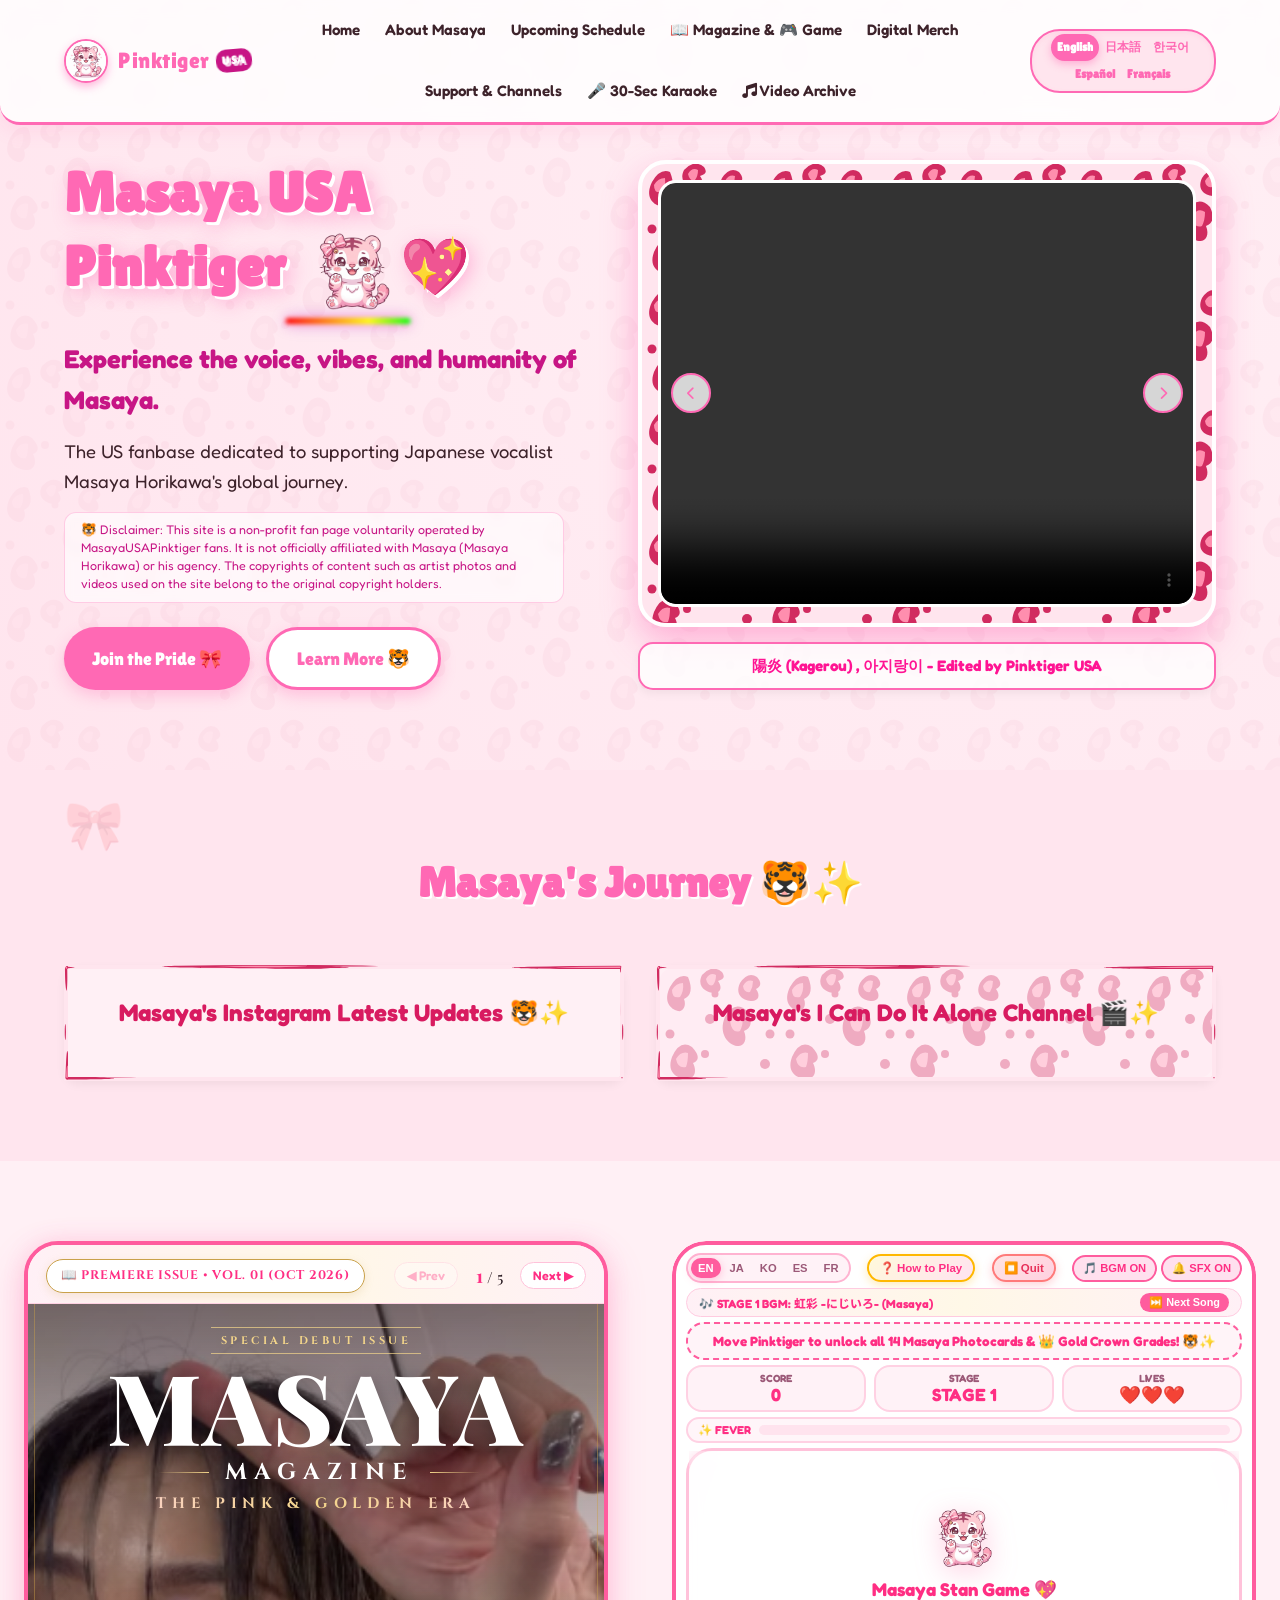
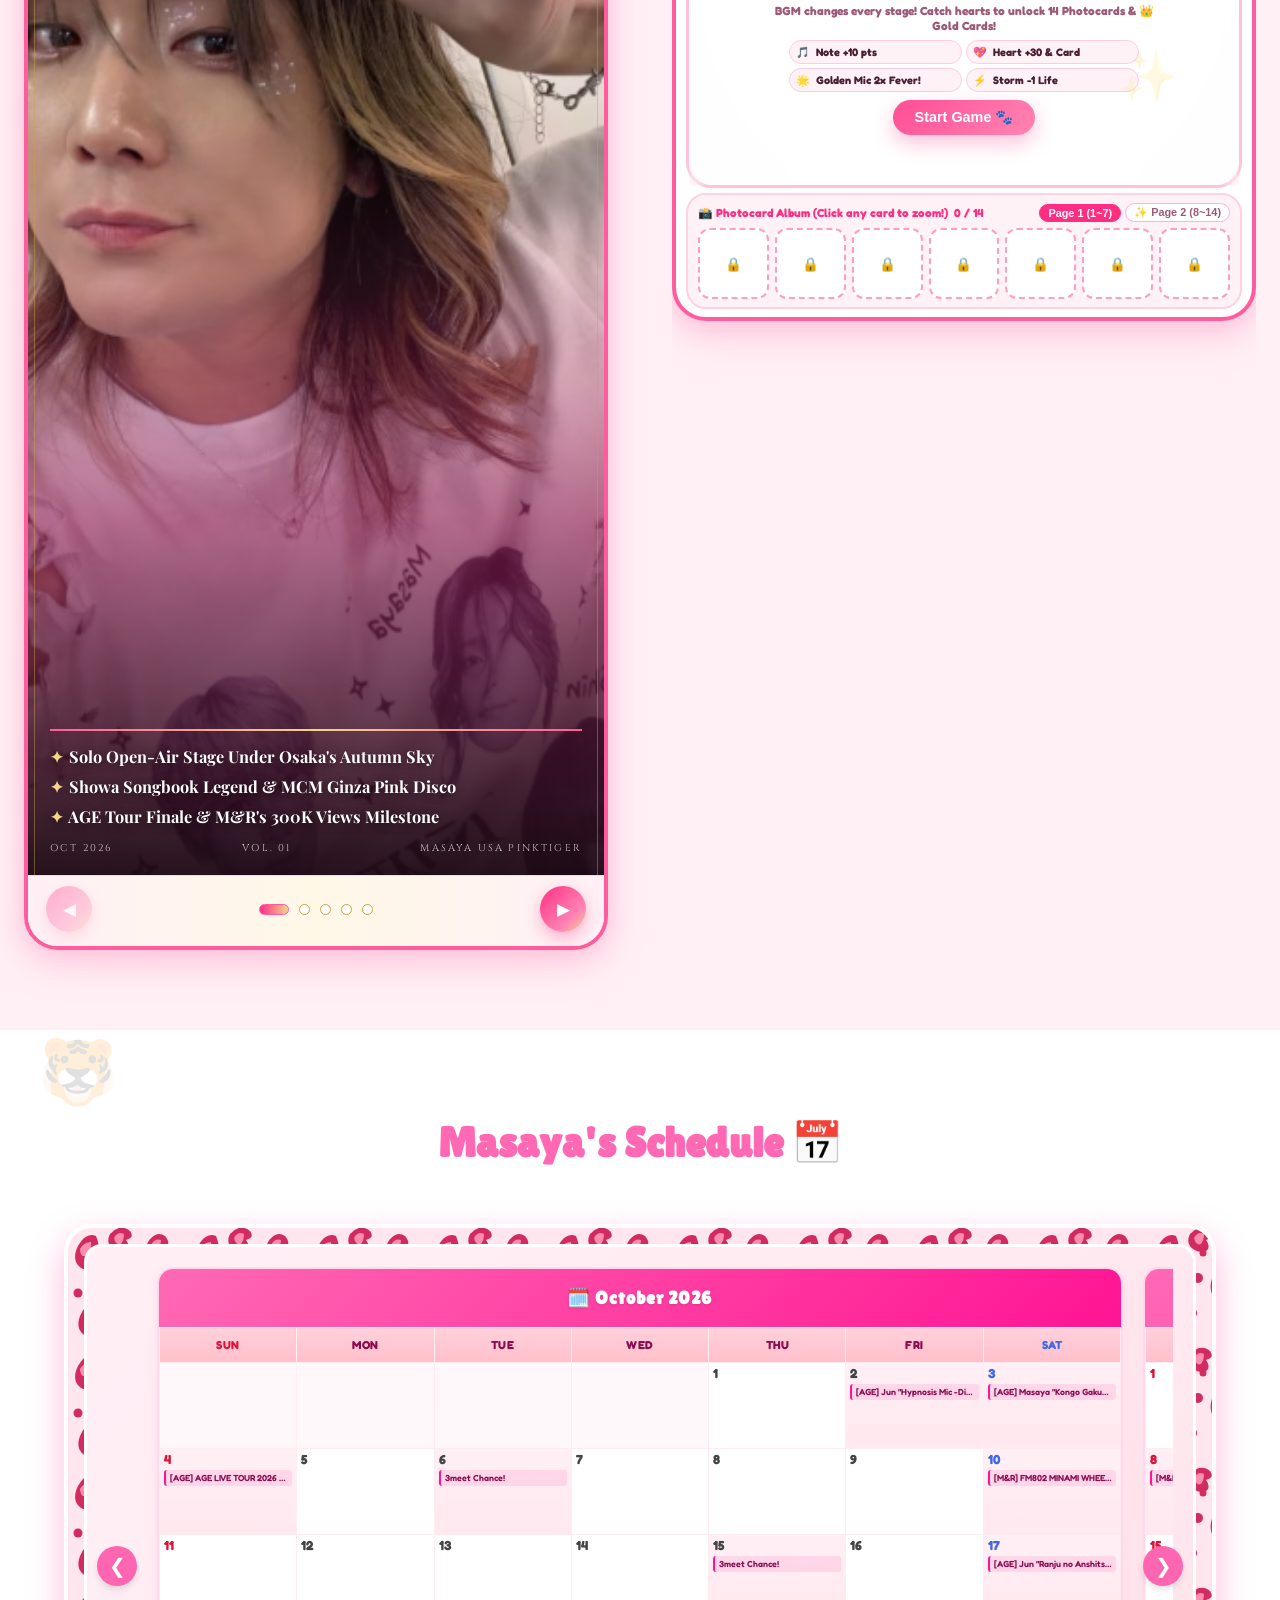
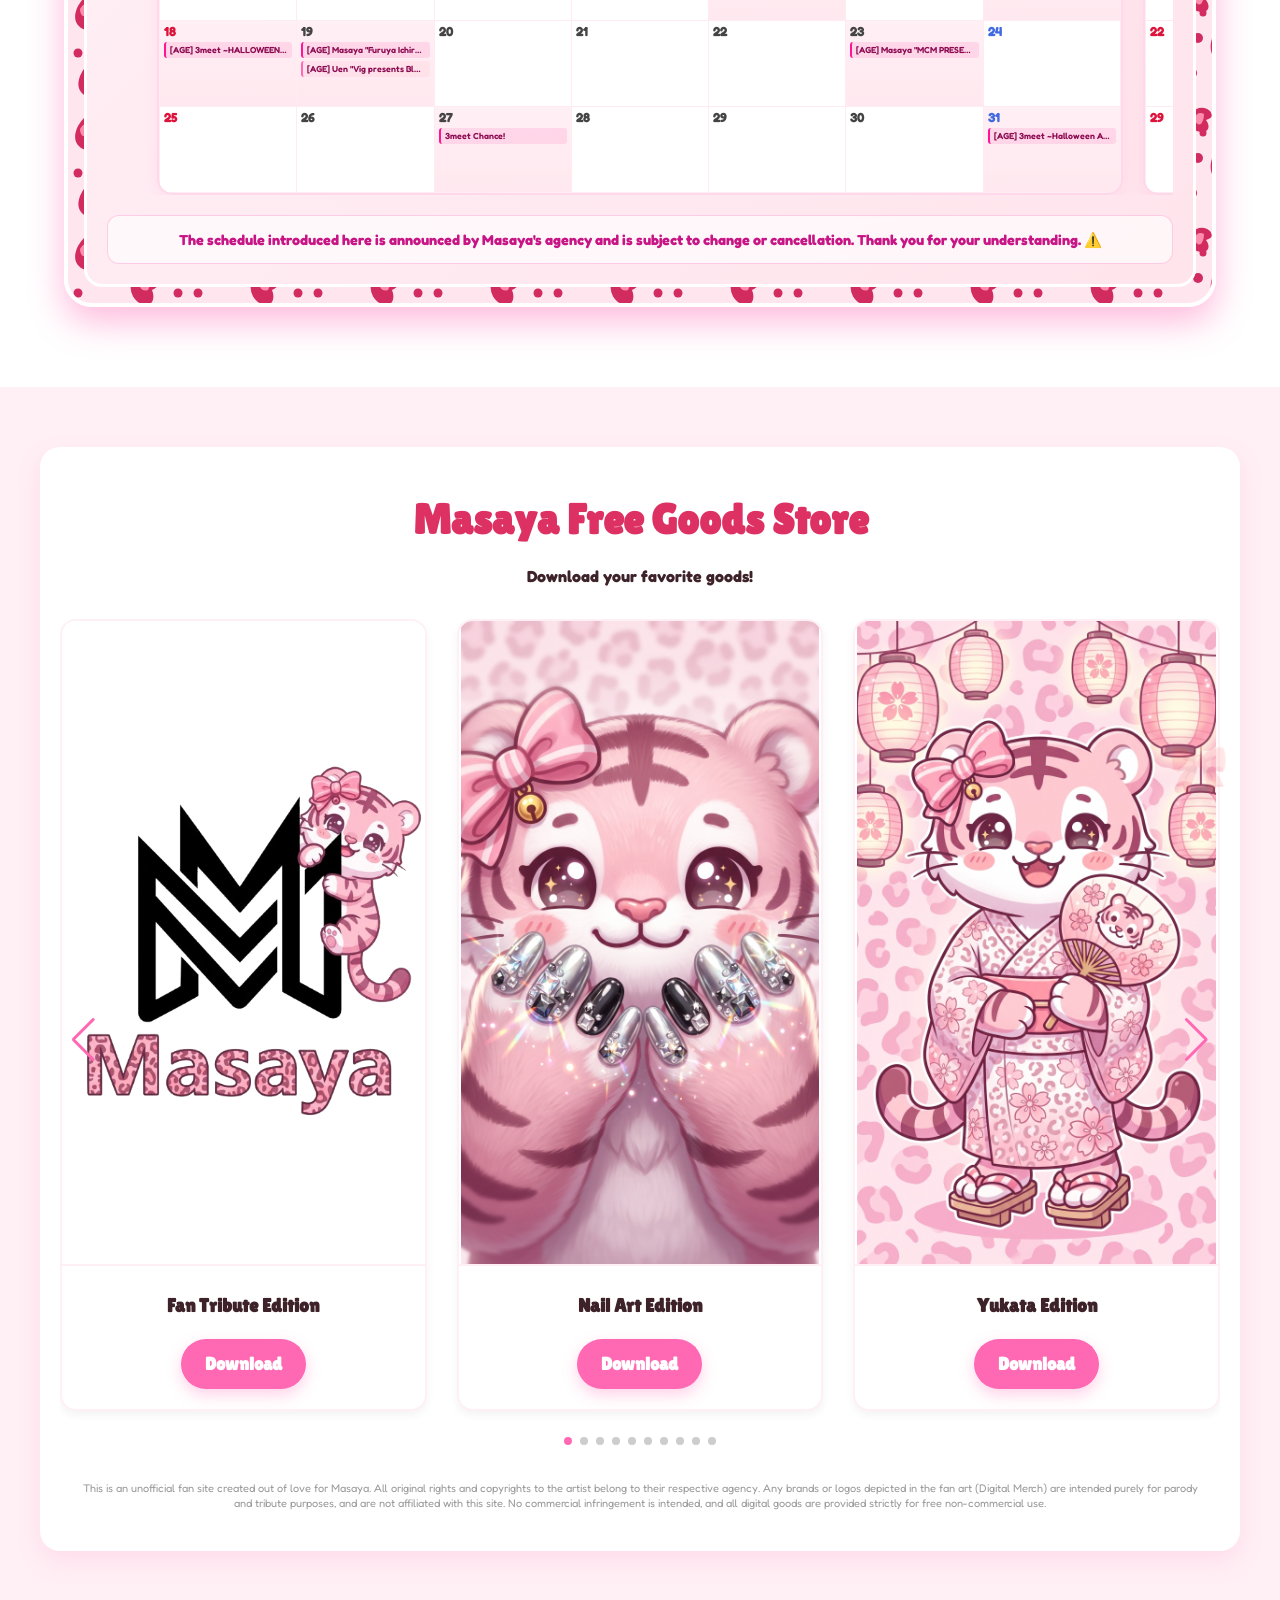
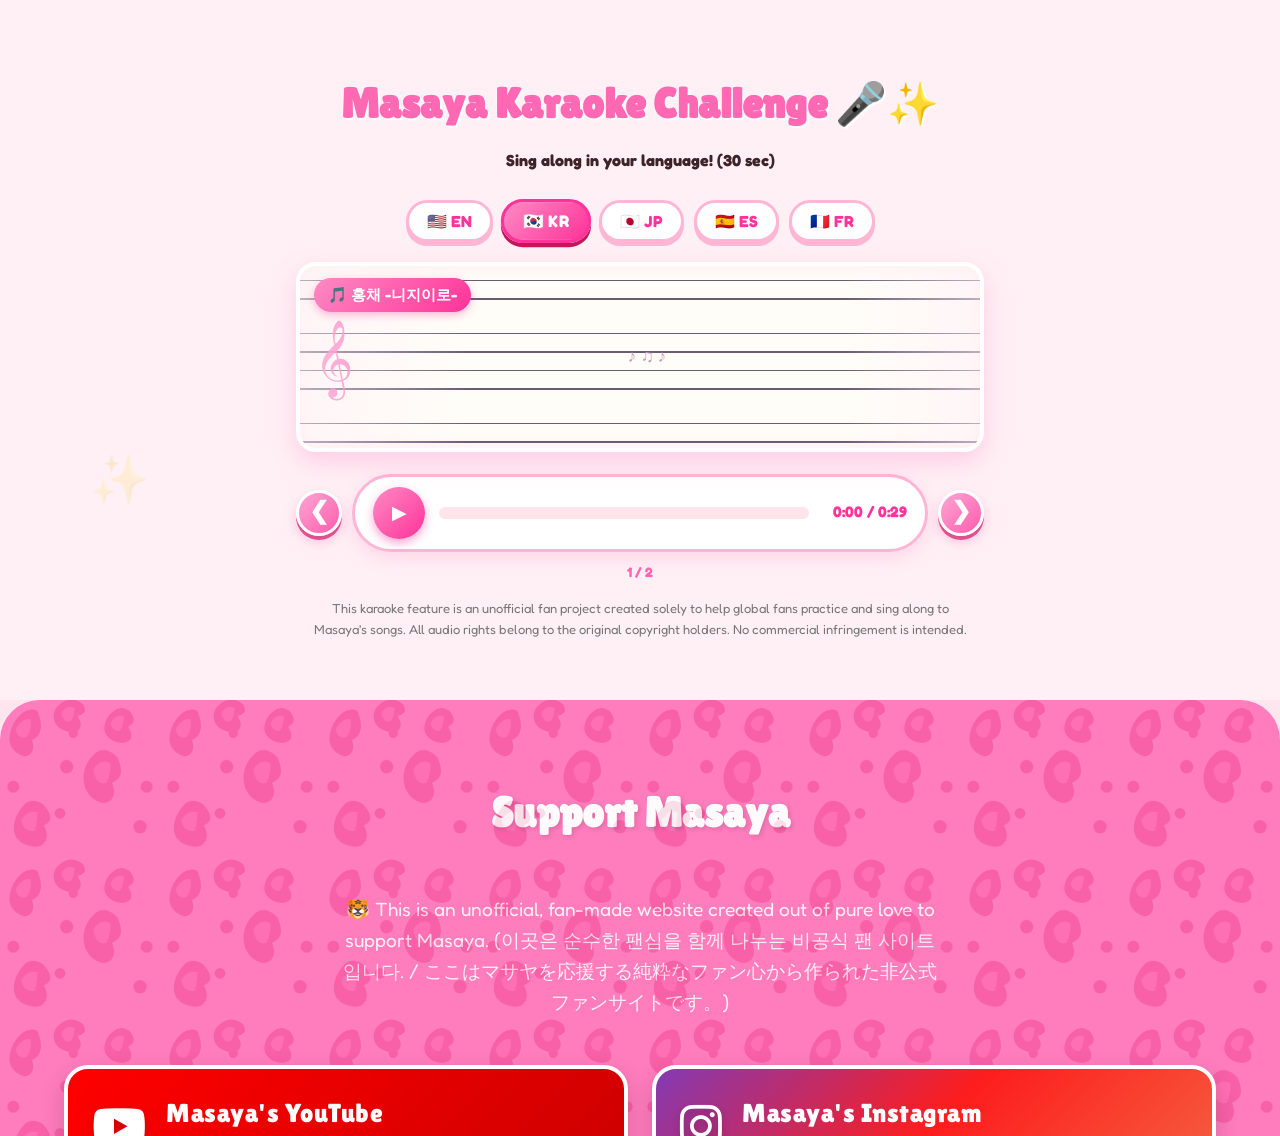
==== index.html @ d8c64b43 "Update magazine title to MASAYA MAGAZINE" ====
<!DOCTYPE html>
<html lang="en">
<head>
  <!-- Google tag (gtag.js) -->
  <script async src="https://www.googletagmanager.com/gtag/js?id=G-NL5Q0REVYZ"></script>
  <script>
    window.dataLayer = window.dataLayer || [];
    function gtag(){dataLayer.push(arguments);}
    gtag('js', new Date());

    gtag('config', 'G-NL5Q0REVYZ');
  </script>
  <meta charset="UTF-8">
  <meta name="viewport" content="width=device-width, initial-scale=1.0">
  <title>Masaya USA Pinktiger 🐯💖</title>
  <meta name="description" content="The US Fandom community dedicated to supporting Masaya.">
  <meta property="og:title" content="Masaya USA Pinktiger 🐯💖">
  <meta property="og:description" content="The US Fandom community dedicated to supporting Masaya.">
  <meta name="twitter:title" content="Masaya USA Pinktiger 🐯💖">
  <meta name="twitter:description" content="The US Fandom community dedicated to supporting Masaya.">
  <meta property="og:type" content="website">
  
  <!-- Favicon -->
  <link rel="icon" type="image/png" href="assets/profile.png">
  
  <!-- Google Fonts -->
  <link rel="preconnect" href="https://fonts.googleapis.com">
  <link rel="preconnect" href="https://fonts.gstatic.com" crossorigin>
  <link href="https://fonts.googleapis.com/css2?family=Fredoka:wght@300..700&family=Lilita+One&family=Quicksand:wght@300..700&display=swap" rel="stylesheet">
  <!-- Editorial fonts for the MASAYA MAGAZINE E-Magazine -->
  <link href="https://fonts.googleapis.com/css2?family=Cinzel:wght@500;700;900&family=Playfair+Display:ital,wght@0,500;0,700;0,900;1,500;1,700&family=Noto+Serif+JP:wght@500;700&family=Noto+Serif+KR:wght@500;700&display=swap" rel="stylesheet">
  
  <!-- FontAwesome Icons for Cute UI elements -->
  <link rel="stylesheet" href="https://cdnjs.cloudflare.com/ajax/libs/font-awesome/6.4.0/css/all.min.css">
  
  <!-- Firebase SDK (v8 compat) -->
  <script src="https://www.gstatic.com/firebasejs/8.10.1/firebase-app.js"></script>
  <script src="https://www.gstatic.com/firebasejs/8.10.1/firebase-database.js"></script>

  <!-- Confetti library -->
  <script src="https://cdn.jsdelivr.net/npm/canvas-confetti@1.6.0/dist/confetti.browser.min.js"></script>

  <!-- Swiper CSS -->
  <link rel="stylesheet" href="https://cdn.jsdelivr.net/npm/swiper@11/swiper-bundle.min.css" />
  
  <!-- Main Stylesheet -->
  <link rel="stylesheet" href="style.css?v=6">
</head>
<body>

  <!-- DAM Marquee Banner -->
  <div id="dam-marquee-banner" class="dam-marquee-banner">
    <div class="marquee-content glow-text" id="dam-marquee-text"></div>
  </div>

  <!-- Background Animated sparkles canvas/container -->
  <div id="sparkle-container"></div>

  <!-- Cute Bow / Ribbon Floating Ornaments in Background -->
  <div class="bg-ornament bow-1">🎀</div>
  <div class="bg-ornament bow-2">🎀</div>
  <div class="bg-ornament tiger-1">🐯</div>
  <div class="bg-ornament star-1">✨</div>
  <div class="bg-ornament star-2">✨</div>

  <!-- Navigation Bar -->
  <header class="navbar">
    <div class="nav-container">
      <a href="#" class="nav-logo">
        <img src="assets/profile.png" alt="Pinktiger Mascot Logo" class="nav-mascot-img">
        <span class="logo-text">Pinktiger<span class="us-badge">USA</span></span>
      </a>
      <nav class="nav-menu">
        <a href="#hero" class="nav-link" data-translate="nav-home">Home</a>
        <a href="#about" class="nav-link" data-translate="nav-about">About Masaya</a>
        <a href="#schedule" class="nav-link" data-translate="nav-schedule">Upcoming Schedule</a>
        <a href="index.html#mascot" class="nav-link" data-translate="nav-mascot">📖 Magazine &amp; 🎮 Game</a>
        <a href="#goods-store" class="nav-link" data-translate="nav-goods">Digital Merch</a>
        <a href="index.html#channels" class="nav-link" data-translate="nav-support">Support & Channels</a>
        <a href="index.html#karaoke-challenge" class="nav-link" data-translate="nav-karaoke">🎤 30-Sec Karaoke</a>
        <a href="video_archive.html" class="nav-link"><i class="fa-solid fa-music"></i> <span data-translate="nav-video">Video Archive</span></a>
      </nav>
      <div class="nav-controls">
        <div class="lang-switcher">
          <a href="#en" class="lang-btn active" data-lang="en">English</a>
          <a href="#ja" class="lang-btn" data-lang="ja">日本語</a>
          <a href="#ko" class="lang-btn" data-lang="ko">한국어</a>
          <a href="#es" class="lang-btn" data-lang="es">Español</a>
          <a href="#fr" class="lang-btn" data-lang="fr">Français</a>
        </div>
        <div class="hamburger-menu" id="hamburger-menu">
          <i class="fa-solid fa-bars"></i>
        </div>
      </div>
    </div>
  </header>

  <!-- Hero Section -->
  <section id="hero" class="hero-section">
    <div class="hero-bg-accent"></div>
    <div class="container hero-container">
      <div class="hero-content">
        <h1 class="hero-title animate-title" data-translate="hero-title">
          Masaya USA <span style="white-space: nowrap;">Pinktiger</span> <span class="mascot-walking-wrapper"><img src="./assets/pinktiger.png?v=4" alt="Pinktiger Mascot" class="custom-hero-mascot" style="max-width: 100%; height: auto; object-fit: contain;"><div class="glowing-rainbow-path"></div></span><span class="emoji-pulse">💖</span>
        </h1>
        <p class="hero-subtitle" data-translate="hero-subtitle">
          Experience the voice, vibes, and humanity of Masaya.
        </p>
        <p class="hero-tagline" data-translate="hero-tagline">
          The unofficial US fan community dedicated to supporting Japanese vocalist Masaya Horikawa's global journey.
        </p>
        <p class="hero-disclaimer" data-translate="disclaimer-text">🐯 Disclaimer: All rights to this site belong to MasayaUSAPinktiger. We have no affiliation with Masaya Horikawa or his agency. This is a non-profit site operated by fans.</p>
        <div class="hero-cta-group">
          <a href="https://x.com/masayausa" target="_blank" class="btn btn-primary bouncy" data-translate="hero-btn-join">Join the Pride 🎀</a>
          <a href="#about" class="btn btn-secondary bouncy" data-translate="hero-btn-learn">Learn More 🐯</a>
        </div>
      </div>

      <!-- ✨🖼️ Featured Video Container with Leopard print border ✨ -->
      <div class="video-outer-container fade-in-section">
        <div class="leopard-border-wrapper">
          <div class="video-inner-container" style="background: linear-gradient(135deg, #fff0f6, #ffe4ec); position: relative; border-radius: 18px; overflow: hidden; border: 3px solid var(--white);">
            <video id="main-hero-video" controls style="position: absolute; top: 0; left: 0; width: 100%; height: 100%; border-radius: 14px; object-fit: contain;">
              <source src="assets/Kagerou.mp4" type="video/mp4">
              Your browser does not support the video tag.
            </video>
            <!-- Video Navigation Buttons -->
            <button class="carousel-btn prev-btn" id="video-carousel-prev" aria-label="Previous video"><i class="fa-solid fa-chevron-left"></i></button>
            <button class="carousel-btn next-btn" id="video-carousel-next" aria-label="Next video"><i class="fa-solid fa-chevron-right"></i></button>
          </div>
        </div>
        <div class="video-caption" id="main-hero-caption">
          <p><span class="label" style="font-weight: 700; color: #FF1493;">陽炎 (Kagerou) , 아지랑이 - Edited by Pinktiger USA</span></p>
        </div>
      </div>
    </div>
  </section>


  <!-- About Section -->
  <section id="about" class="about-section fade-in-section">
    <div class="container">
      <h2 class="section-title" data-translate="about-section-title">Masaya's Journey 🐯✨</h2>
      <div class="about-grid">
        <!-- IG Updates Column -->
        <div class="masaya-ig-updates-section">
          
          <h3 class="ig-section-title" data-translate="ig-updates-title">Masaya's Instagram Latest Updates 🐯✨</h3>

          <div class="ig-widget-container">
            <!-- Elfsight Instagram Feed -->
            <script src="https://elfsightcdn.com/platform.js" async></script>
            <div class="elfsight-app-7561fee8-e7d0-4a8a-812f-1d09abf905a7" data-elfsight-app-lazy></div>
          </div>

        </div>

        <!-- YouTube Channel Column -->
        <div class="masaya-ig-updates-section masaya-yt-section">
          <h3 class="ig-section-title" data-translate="yt-channel-title">Masaya's I Can Do It Alone Channel 🎬✨</h3>
          <div class="ig-widget-container yt-widget-container">
            <!-- Elfsight YouTube Widget (platform.js is loaded once above) -->
            <div class="elfsight-app-5ab5f85a-f57e-466a-8d85-3c10c57ec643" data-elfsight-app-lazy></div>
          </div>
        </div>
      </div>
    </div>
  </section>

  <!-- Mascot Mascot Section -->
  <section id="mascot" class="mascot-section fade-in-section">
    <div class="container">
            <!-- SVG Heart Clip Path (at document level for fixed-position modal access) -->
            <svg width="0" height="0" style="position: absolute;">
              <defs>
                <clipPath id="heart-clip" clipPathUnits="objectBoundingBox">
                  <path d="M0.5 0.15 C0.25 -0.05 -0.05 0.2 0.15 0.5 L0.5 0.85 L0.85 0.5 C1.05 0.2 0.75 -0.05 0.5 0.15 Z" />
                </clipPath>
              </defs>
            </svg>

            <!-- Easter Egg Popup Modal -->
            <div id="easter-egg-modal" style="opacity: 0; pointer-events: none; visibility: hidden; transition: all 0.4s ease; display: flex; position: fixed; top: 0; left: 0; width: 100%; height: 100%; background: rgba(255,192,203,0.8); z-index: 10000; justify-content: center; align-items: center; cursor: pointer; backdrop-filter: blur(5px);">
              <div id="ee-modal-content" style="position: relative; width: 80vw; max-width: 400px; aspect-ratio: 1 / 1; filter: drop-shadow(0 20px 40px rgba(255,20,147,0.5));">
                <!-- Pink Frame (behind the image) -->
                <div style="position: absolute; top: 0; left: 0; width: 100%; height: 100%; background: var(--primary-pink); clip-path: url(#heart-clip); z-index: 1;"></div>
                <!-- Inner Image (on top of pink frame) -->
                <img id="ee-image" src="" alt="Masaya Easter Egg" style="position: absolute; top: 3%; left: 3%; width: 94%; height: 94%; object-fit: cover; clip-path: url(#heart-clip); z-index: 2;">
              </div>
            </div>

            <style>
              @keyframes popInHeartModal {
                0% { transform: scale(0) rotate(-10deg); opacity: 0; }
                70% { transform: scale(1.1) rotate(5deg); opacity: 1; }
                100% { transform: scale(1) rotate(0deg); opacity: 1; }
              }
              .heart-pop-anim {
                animation: popInHeartModal 0.6s cubic-bezier(0.175, 0.885, 0.32, 1.275) forwards;
              }
            </style>

      <div class="mascot-grid">
        <!-- 📖 MASAYA MAGAZINE — Oct 2026 Premiere Issue (Vol. 1) E-Magazine -->
        <article class="masaya-mag-card" id="masayaMagazine" aria-roledescription="carousel" aria-label="MASAYA MAGAZINE E-Magazine">
          <!-- Top bar -->
          <div class="vm-topbar">
            <span class="vm-issue-badge" id="vmIssueBadge" data-mag="issueBadge">📖 MONTHLY ISSUE • VOL. 01 (OCT 2026)</span>
            <div class="vm-top-controls">
              <button type="button" class="vm-mini-btn" id="vmTopPrev" data-mag="prevBtn">◀ Prev</button>
              <span class="vm-counter" aria-live="polite"><b id="vmCurrent">1</b> / <span id="vmTotal">5</span></span>
              <button type="button" class="vm-mini-btn" id="vmTopNext" data-mag="nextBtn">Next ▶</button>
            </div>
          </div>

          <!-- Pages -->
          <div class="vm-stage" id="vmStage" tabindex="0">

            <!-- Page 1 · Cover -->
            <section class="vm-page vm-cover is-active" id="vmPage1" aria-label="Page 1">
              <img class="vm-cover-img" src="assets/마사야 사진 1.png" alt="Masaya — MASAYA MAGAZINE cover" loading="lazy">
              <div class="vm-cover-shade"></div>
              <div class="vm-cover-top">
                <span class="vm-cover-tag" data-mag="p1.tag">SPECIAL DEBUT ISSUE</span>
                <h2 class="vm-masthead" data-mag="p1.title"><span class="vm-mast-main">MASAYA</span><span class="vm-mast-sub">MAGAZINE</span></h2>
                <p class="vm-cover-sub" data-mag="p1.subtitle">THE PINK &amp; GOLDEN ERA</p>
              </div>
              <div class="vm-cover-bottom">
                <ul class="vm-headlines" data-mag-list="p1.headlines"></ul>
                <div class="vm-cover-meta"><span>OCT 2026</span><span>VOL. 01</span><span>MASAYA USA PINKTIGER</span></div>
              </div>
            </section>

            <!-- Page 2 · Solo Spotlight 01 -->
            <section class="vm-page vm-feature is-future" id="vmPage2" aria-label="Page 2">
              <figure class="vm-photo">
                <img class="vm-photo-bg" src="assets/마사야 사진 4.png" alt="" aria-hidden="true" loading="lazy">
                <img class="vm-photo-main" src="assets/마사야 사진 4.png" alt="Masaya solo stage in Osaka" loading="lazy">
                <span class="vm-photo-tag" data-mag="p2.tag"></span>
                <span class="vm-folio">02</span>
              </figure>
              <div class="vm-article">
                <h3 class="vm-title" data-mag="p2.title"></h3>
                <p class="vm-subtitle" data-mag="p2.subtitle"></p>
                <div class="vm-rule"><span>✦</span></div>
                <p class="vm-body" data-mag="p2.body"></p>
              </div>
            </section>

            <!-- Page 3 · Solo Spotlight 02 -->
            <section class="vm-page vm-feature is-future" id="vmPage3" aria-label="Page 3">
              <figure class="vm-photo">
                <img class="vm-photo-bg" src="assets/마사야 사진 7.png" alt="" aria-hidden="true" loading="lazy">
                <img class="vm-photo-main" src="assets/마사야 사진 7.png" alt="Masaya — vocal &amp; fashion" loading="lazy">
                <span class="vm-photo-tag" data-mag="p3.tag"></span>
                <span class="vm-folio">03</span>
              </figure>
              <div class="vm-article">
                <h3 class="vm-title" data-mag="p3.title"></h3>
                <p class="vm-subtitle" data-mag="p3.subtitle"></p>
                <div class="vm-rule"><span>✦</span></div>
                <p class="vm-body" data-mag="p3.body"></p>
              </div>
            </section>

            <!-- Page 4 · AGE & M&R -->
            <section class="vm-page vm-feature is-future" id="vmPage4" aria-label="Page 4">
              <figure class="vm-photo">
                <img class="vm-photo-bg" src="assets/마사야 사진 2.png" alt="" aria-hidden="true" loading="lazy">
                <img class="vm-photo-main" src="assets/마사야 사진 2.png" alt="Masaya with AGE &amp; M&amp;R" loading="lazy">
                <span class="vm-photo-tag" data-mag="p4.tag"></span>
                <span class="vm-folio">04</span>
              </figure>
              <div class="vm-article">
                <h3 class="vm-title" data-mag="p4.title"></h3>
                <p class="vm-subtitle" data-mag="p4.subtitle"></p>
                <div class="vm-rule"><span>✦</span></div>
                <p class="vm-body" data-mag="p4.body"></p>
              </div>
            </section>

            <!-- Page 5 · November Preview & Editor's Note -->
            <section class="vm-page vm-preview is-future" id="vmPage5" aria-label="Page 5">
              <div class="vm-preview-head">
                <img class="vm-preview-thumb" src="assets/마사야 호랑이 없는 이미지.jpg" alt="Masaya illustration" loading="lazy">
                <div class="vm-preview-heading">
                  <span class="vm-kicker" data-mag="p5.tag"></span>
                  <h3 class="vm-title" data-mag="p5.title"></h3>
                  <p class="vm-subtitle" data-mag="p5.subtitle"></p>
                </div>
                <span class="vm-folio vm-folio-dark">05</span>
              </div>
              <ul class="vm-schedule" data-mag-list="p5.body"></ul>
              <!-- Editor Pinktiger box → triggers the hidden Masaya photo easter egg -->
              <button type="button" class="vm-editor-box" id="mascot-trigger">
                <img src="assets/pinktiger.png?v=4" alt="Editor Pinktiger" class="vm-editor-img">
                <span class="vm-editor-note" data-mag="p5.mascotNote"></span>
              </button>
            </section>
          </div>

          <!-- Bottom navigation -->
          <div class="vm-bottom-nav">
            <button type="button" class="vm-big-btn" id="vmPrev" aria-label="Previous page">◀</button>
            <div class="vm-dots" id="vmDots" role="tablist">
              <button type="button" class="vm-dot is-active" data-go="0" aria-label="Page 1"></button>
              <button type="button" class="vm-dot" data-go="1" aria-label="Page 2"></button>
              <button type="button" class="vm-dot" data-go="2" aria-label="Page 3"></button>
              <button type="button" class="vm-dot" data-go="3" aria-label="Page 4"></button>
              <button type="button" class="vm-dot" data-go="4" aria-label="Page 5"></button>
            </div>
            <button type="button" class="vm-big-btn" id="vmNext" aria-label="Next page">▶</button>
          </div>
        </article>
        
        <!-- Masaya Stan Game (마사야 덕질 게임) -->
        <div class="mascot-game-card">
          <iframe id="melodyCatchFrame" src="./melody-catch.html#ko" title="마사야 덕질 게임" loading="lazy" scrolling="no" allow="autoplay"></iframe>
        </div>
      </div>
    </div>
  </section>
<!-- Schedule Section -->
  <section id="schedule" class="schedule-section fade-in-section">
    <div class="container" style="max-width: 1200px; margin: 0 auto;">
      <h2 class="section-title" data-translate="schedule-title">Masaya's Schedule 📅</h2>
      <div class="leopard-border-wrapper" style="margin-top: 30px; height: auto !important;">
        <div style="background: linear-gradient(135deg, #fff0f6, #ffe4ec); border-radius: 18px; border: 3px solid var(--white); padding: 20px; height: auto !important; position: relative;">
          
          <!-- 슬라이더 왼쪽 화살표 -->
          <button onclick="moveSchedule(-1)" style="position: absolute; left: 10px; top: 50%; transform: translateY(-50%); z-index: 10; background: #ff66b2; color: white; border: none; border-radius: 50%; width: 40px; height: 40px; cursor: pointer; font-size: 20px; box-shadow: 0 4px 6px rgba(0,0,0,0.1);">&#10094;</button>

          <!-- 전체 슬라이더 영역 -->
          <div style="overflow: hidden; width: 100%; padding: 0 40px; box-sizing: border-box;">
            <!-- 총 3달(10, 11, 12월)이므로 width를 300%로 설정 -->
            <div id="scheduleTrack" style="display: flex; transition: transform 0.5s ease-in-out; width: 300%;">

              <!-- ============================================== -->
              <!-- 첫 번째 슬라이드 (10월) -->
              <!-- ============================================== -->
              <div class="schedule-slide" style="width: 33.3333%; display: flex; justify-content: center; padding: 0 10px; box-sizing: border-box;">
                <div class="cal-month-container" style="width: 100%; margin: 0;">
                  <h3 class="cal-month-title" data-translate="cal-month-oct">🗓️ October 2026</h3>
                  <div class="cal-grid">
                    <div class="cal-day-hdr cal-sun" data-translate="cal-day-sun">SUN</div>
                    <div class="cal-day-hdr" data-translate="cal-day-mon">MON</div>
                    <div class="cal-day-hdr" data-translate="cal-day-tue">TUE</div>
                    <div class="cal-day-hdr" data-translate="cal-day-wed">WED</div>
                    <div class="cal-day-hdr" data-translate="cal-day-thu">THU</div>
                    <div class="cal-day-hdr" data-translate="cal-day-fri">FRI</div>
                    <div class="cal-day-hdr cal-sat" data-translate="cal-day-sat">SAT</div>
                    <!-- Week 1: Oct 1 (Thu) ~ Oct 3 (Sat) -->
                    <div class="cal-cell cal-empty cal-sun"></div>
                    <div class="cal-cell cal-empty"></div>
                    <div class="cal-cell cal-empty"></div>
                    <div class="cal-cell cal-empty"></div>
                    <div class="cal-cell"><span class="cal-num">1</span></div>
                    <div class="cal-cell has-event">
                      <span class="cal-num">2</span>
                      <span class="cal-event" data-translate="cal-oct-2">[AGE] Jun "Hypnosis Mic" Rule the Stage @Pia Arena MM</span>
                    </div>
                    <div class="cal-cell has-event cal-sat">
                      <span class="cal-num">3</span>
                      <span class="cal-event" data-translate="cal-oct-3">[AGE] Masaya Kongo Gakuen Festival @Outdoor Stage</span>
                    </div>
                    <!-- Week 2: Oct 4 (Sun) ~ Oct 10 (Sat) -->
                    <div class="cal-cell has-event cal-sun">
                      <span class="cal-num">4</span>
                      <span class="cal-event" data-translate="cal-oct-4">[AGE] AGE LIVE TOUR 2026 "PERCENTAGE%" Tokyo @SHIBUYA DIVE</span>
                    </div>
                    <div class="cal-cell"><span class="cal-num">5</span></div>
                    <div class="cal-cell has-event">
                      <span class="cal-num">6</span>
                      <span class="cal-event" data-translate="cal-3meet">3meet Chance!</span>
                    </div>
                    <div class="cal-cell"><span class="cal-num">7</span></div>
                    <div class="cal-cell"><span class="cal-num">8</span></div>
                    <div class="cal-cell"><span class="cal-num">9</span></div>
                    <div class="cal-cell has-event cal-sat">
                      <span class="cal-num">10</span>
                      <span class="cal-event" data-translate="cal-oct-10">[M&amp;R] FM802 MINAMI WHEEL 2026 @club JOULE</span>
                    </div>
                    <!-- Week 3: Oct 11 (Sun) ~ Oct 17 (Sat) -->
                    <div class="cal-cell cal-sun"><span class="cal-num">11</span></div>
                    <div class="cal-cell"><span class="cal-num">12</span></div>
                    <div class="cal-cell"><span class="cal-num">13</span></div>
                    <div class="cal-cell"><span class="cal-num">14</span></div>
                    <div class="cal-cell has-event">
                      <span class="cal-num">15</span>
                      <span class="cal-event" data-translate="cal-3meet">3meet Chance!</span>
                    </div>
                    <div class="cal-cell"><span class="cal-num">16</span></div>
                    <div class="cal-cell has-event cal-sat">
                      <span class="cal-num">17</span>
                      <span class="cal-event" data-translate="cal-oct-17">[AGE] Jun "Ranju no Anshitsu" @SYD Hall</span>
                    </div>
                    <!-- Week 4: Oct 18 (Sun) ~ Oct 24 (Sat) -->
                    <div class="cal-cell has-event cal-sun">
                      <span class="cal-num">18</span>
                      <span class="cal-event" data-translate="cal-oct-18">[AGE] 3meet ~HALLOWEEN~ @OSAKA MUSE</span>
                    </div>
                    <div class="cal-cell has-event">
                      <span class="cal-num">19</span>
                      <span class="cal-event" data-translate="cal-oct-19a">[AGE] Masaya "Showa 101 Super Song Book Show" @Festival Hall</span>
                      <span class="cal-event cal-event-second" data-translate="cal-oct-19b">[AGE] Uen "Vig presents Blue Hour vol.2" @Kyobashi Arc</span>
                    </div>
                    <div class="cal-cell"><span class="cal-num">20</span></div>
                    <div class="cal-cell"><span class="cal-num">21</span></div>
                    <div class="cal-cell"><span class="cal-num">22</span></div>
                    <div class="cal-cell has-event">
                      <span class="cal-num">23</span>
                      <span class="cal-event" data-translate="cal-oct-23">[AGE] Masaya "MCM PRESENTS Masaya's Pink Disco Party @MCM GINZA HAUS1" (※Masaya only)</span>
                    </div>
                    <div class="cal-cell cal-sat"><span class="cal-num">24</span></div>
                    <!-- Week 5: Oct 25 (Sun) ~ Oct 31 (Sat) -->
                    <div class="cal-cell cal-sun"><span class="cal-num">25</span></div>
                    <div class="cal-cell"><span class="cal-num">26</span></div>
                    <div class="cal-cell has-event">
                      <span class="cal-num">27</span>
                      <span class="cal-event" data-translate="cal-3meet">3meet Chance!</span>
                    </div>
                    <div class="cal-cell"><span class="cal-num">28</span></div>
                    <div class="cal-cell"><span class="cal-num">29</span></div>
                    <div class="cal-cell"><span class="cal-num">30</span></div>
                    <div class="cal-cell has-event cal-sat">
                      <span class="cal-num">31</span>
                      <span class="cal-event" data-translate="cal-oct-31">[AGE] 3meet ~Halloween Another Story~ @aer-u cafe</span>
                    </div>
                  </div>
                </div>
              </div>

              <!-- ============================================== -->
              <!-- 두 번째 슬라이드 (11월) -->
              <!-- ============================================== -->
              <div class="schedule-slide" style="width: 33.3333%; display: flex; justify-content: center; padding: 0 10px; box-sizing: border-box;">
                <div class="cal-month-container" style="width: 100%; margin: 0;">
                  <h3 class="cal-month-title" data-translate="cal-month-nov">🗓️ November 2026</h3>
                  <div class="cal-grid">
                    <div class="cal-day-hdr cal-sun" data-translate="cal-day-sun">SUN</div>
                    <div class="cal-day-hdr" data-translate="cal-day-mon">MON</div>
                    <div class="cal-day-hdr" data-translate="cal-day-tue">TUE</div>
                    <div class="cal-day-hdr" data-translate="cal-day-wed">WED</div>
                    <div class="cal-day-hdr" data-translate="cal-day-thu">THU</div>
                    <div class="cal-day-hdr" data-translate="cal-day-fri">FRI</div>
                    <div class="cal-day-hdr cal-sat" data-translate="cal-day-sat">SAT</div>
                    <!-- Week 1: Nov 1 (Sun) ~ Nov 7 (Sat) -->
                    <div class="cal-cell cal-sun"><span class="cal-num">1</span></div>
                    <div class="cal-cell"><span class="cal-num">2</span></div>
                    <div class="cal-cell has-event">
                      <span class="cal-num">3</span>
                      <span class="cal-event" data-translate="cal-nov-3">[M&amp;R] MIDNIGHT DRIVE × M&amp;R Special 2MAN LIVE @Jiji Press Hall</span>
                      <span class="cal-event cal-event-second" data-translate="cal-nov-3b">[AGE] EGOIST vol.3 @TOKIO TOKYO</span>
                    </div>
                    <div class="cal-cell"><span class="cal-num">4</span></div>
                    <div class="cal-cell has-event">
                      <span class="cal-num">5</span>
                      <span class="cal-event" data-translate="cal-3meet">3meet Chance!</span>
                    </div>
                    <div class="cal-cell has-event">
                      <span class="cal-num">6</span>
                      <span class="cal-event" data-translate="cal-nov-6">[M&amp;R] 2026 Golden Moon Concert In Tokyo (By your side) @Shibuya duo MUSIC EXCHANGE</span>
                    </div>
                    <div class="cal-cell has-event cal-sat">
                      <span class="cal-num">7</span>
                      <span class="cal-event" data-translate="cal-nov-7">[AGE] 3meet @club JOULE</span>
                    </div>
                    <!-- Week 2: Nov 8 (Sun) ~ Nov 14 (Sat) -->
                    <div class="cal-cell has-event cal-sun">
                      <span class="cal-num">8</span>
                      <span class="cal-event" data-translate="cal-nov-8">[M&amp;R] JPOP CLASSIC CLUB TOKYO "2026 Variation Tour Final" @Katsushika Symphony Hills</span>
                    </div>
                    <div class="cal-cell"><span class="cal-num">9</span></div>
                    <div class="cal-cell"><span class="cal-num">10</span></div>
                    <div class="cal-cell"><span class="cal-num">11</span></div>
                    <div class="cal-cell"><span class="cal-num">12</span></div>
                    <div class="cal-cell"><span class="cal-num">13</span></div>
                    <div class="cal-cell cal-sat"><span class="cal-num">14</span></div>
                    <!-- Week 3: Nov 15 (Sun) ~ Nov 21 (Sat) -->
                    <div class="cal-cell cal-sun"><span class="cal-num">15</span></div>
                    <div class="cal-cell has-event">
                      <span class="cal-num">16</span>
                      <span class="cal-event" data-translate="cal-3meet">3meet Chance!</span>
                    </div>
                    <div class="cal-cell"><span class="cal-num">17</span></div>
                    <div class="cal-cell"><span class="cal-num">18</span></div>
                    <div class="cal-cell"><span class="cal-num">19</span></div>
                    <div class="cal-cell"><span class="cal-num">20</span></div>
                    <div class="cal-cell cal-sat"><span class="cal-num">21</span></div>
                    <!-- Week 4: Nov 22 (Sun) ~ Nov 28 (Sat) -->
                    <div class="cal-cell cal-sun"><span class="cal-num">22</span></div>
                    <div class="cal-cell"><span class="cal-num">23</span></div>
                    <div class="cal-cell"><span class="cal-num">24</span></div>
                    <div class="cal-cell"><span class="cal-num">25</span></div>
                    <div class="cal-cell"><span class="cal-num">26</span></div>
                    <div class="cal-cell has-event">
                      <span class="cal-num">27</span>
                      <span class="cal-event" data-translate="cal-3meet">3meet Chance!</span>
                    </div>
                    <div class="cal-cell cal-sat"><span class="cal-num">28</span></div>
                    <!-- Week 5: Nov 29 (Sun) ~ Nov 30 (Mon) -->
                    <div class="cal-cell cal-sun"><span class="cal-num">29</span></div>
                    <div class="cal-cell"><span class="cal-num">30</span></div>
                    <div class="cal-cell cal-empty"></div>
                    <div class="cal-cell cal-empty"></div>
                    <div class="cal-cell cal-empty"></div>
                    <div class="cal-cell cal-empty"></div>
                    <div class="cal-cell cal-empty cal-sat"></div>
                  </div>
                </div>
              </div>

              <!-- ============================================== -->
              <!-- 세 번째 슬라이드 (12월) -->
              <!-- ============================================== -->
              <div class="schedule-slide" style="width: 33.3333%; display: flex; justify-content: center; padding: 0 10px; box-sizing: border-box;">
                <div class="cal-month-container" style="width: 100%; margin: 0;">
                  <h3 class="cal-month-title" data-translate="cal-month-dec">📅 December 2026</h3>
                  <div class="cal-grid">
                    <div class="cal-day-hdr cal-sun" data-translate="cal-day-sun">SUN</div>
                    <div class="cal-day-hdr" data-translate="cal-day-mon">MON</div>
                    <div class="cal-day-hdr" data-translate="cal-day-tue">TUE</div>
                    <div class="cal-day-hdr" data-translate="cal-day-wed">WED</div>
                    <div class="cal-day-hdr" data-translate="cal-day-thu">THU</div>
                    <div class="cal-day-hdr" data-translate="cal-day-fri">FRI</div>
                    <div class="cal-day-hdr cal-sat" data-translate="cal-day-sat">SAT</div>
                    <!-- Week 1: Dec 1 (Tue) ~ Dec 5 (Sat) -->
                    <div class="cal-cell cal-empty cal-sun"></div>
                    <div class="cal-cell cal-empty"></div>
                    <div class="cal-cell"><span class="cal-num">1</span></div>
                    <div class="cal-cell"><span class="cal-num">2</span></div>
                    <div class="cal-cell"><span class="cal-num">3</span></div>
                    <div class="cal-cell"><span class="cal-num">4</span></div>
                    <div class="cal-cell has-event cal-sat">
                      <span class="cal-num">5</span>
                      <span class="cal-event" data-translate="cal-dec-5">[AGE] Live Scheduled @Osaka</span>
                    </div>
                    <!-- Week 2: Dec 6 (Sun) ~ Dec 12 (Sat) -->
                    <div class="cal-cell has-event cal-sun">
                      <span class="cal-num">6</span>
                      <span class="cal-event" data-translate="cal-dec-5">[AGE] Live Scheduled @Osaka</span>
                    </div>
                    <div class="cal-cell"><span class="cal-num">7</span></div>
                    <div class="cal-cell"><span class="cal-num">8</span></div>
                    <div class="cal-cell has-event">
                      <span class="cal-num">9</span>
                      <span class="cal-event" data-translate="cal-3meet">3meet Chance!</span>
                    </div>
                    <div class="cal-cell"><span class="cal-num">10</span></div>
                    <div class="cal-cell has-event">
                      <span class="cal-num">11</span>
                      <span class="cal-event" data-translate="cal-dec-11">[AGE] AGE 7th Anniversary Live @Shinjuku ReNY</span>
                    </div>
                    <div class="cal-cell has-event cal-sat">
                      <span class="cal-num">12</span>
                      <span class="cal-event" data-translate="cal-dec-12">[AGE] AGE 7th Anniversary Live Special Event @Tokyo Metro Area</span>
                    </div>
                    <!-- Week 3: Dec 13 (Sun) ~ Dec 19 (Sat) -->
                    <div class="cal-cell cal-sun"><span class="cal-num">13</span></div>
                    <div class="cal-cell"><span class="cal-num">14</span></div>
                    <div class="cal-cell"><span class="cal-num">15</span></div>
                    <div class="cal-cell"><span class="cal-num">16</span></div>
                    <div class="cal-cell"><span class="cal-num">17</span></div>
                    <div class="cal-cell"><span class="cal-num">18</span></div>
                    <div class="cal-cell cal-sat"><span class="cal-num">19</span></div>
                    <!-- Week 4: Dec 20 (Sun) ~ Dec 26 (Sat) -->
                    <div class="cal-cell cal-sun"><span class="cal-num">20</span></div>
                    <div class="cal-cell"><span class="cal-num">21</span></div>
                    <div class="cal-cell"><span class="cal-num">22</span></div>
                    <div class="cal-cell"><span class="cal-num">23</span></div>
                    <div class="cal-cell"><span class="cal-num">24</span></div>
                    <div class="cal-cell"><span class="cal-num">25</span></div>
                    <div class="cal-cell cal-sat"><span class="cal-num">26</span></div>
                    <!-- Week 5: Dec 27 (Sun) ~ Dec 31 (Thu) -->
                    <div class="cal-cell cal-sun"><span class="cal-num">27</span></div>
                    <div class="cal-cell"><span class="cal-num">28</span></div>
                    <div class="cal-cell"><span class="cal-num">29</span></div>
                    <div class="cal-cell"><span class="cal-num">30</span></div>
                    <div class="cal-cell"><span class="cal-num">31</span></div>
                    <div class="cal-cell cal-empty"></div>
                    <div class="cal-cell cal-empty cal-sat"></div>
                  </div>
                </div>
              </div>

            </div>
          </div>

          <!-- 슬라이더 오른쪽 화살표 -->
          <button onclick="moveSchedule(1)" style="position: absolute; right: 10px; top: 50%; transform: translateY(-50%); z-index: 10; background: #ff66b2; color: white; border: none; border-radius: 50%; width: 40px; height: 40px; cursor: pointer; font-size: 20px; box-shadow: 0 4px 6px rgba(0,0,0,0.1);">&#10095;</button>

          <!-- Disclaimer -->
          <p class="schedule-disclaimer" data-translate="schedule-notice" style="margin-top: 20px; text-align: center; font-size: 0.9rem; color: var(--dark-magenta); font-weight: bold; background: rgba(255, 255, 255, 0.65); border: 1.5px solid rgba(255, 105, 180, 0.3); border-radius: 12px; padding: 12px 16px; backdrop-filter: blur(4px);">
            The schedule introduced here is announced by Masaya's agency and is subject to change or cancellation. Thank you for your understanding. ⚠️
          </p>
        </div>
      </div>
    </div>
    
    <!-- 슬라이더 동작 자바스크립트 -->
    <script>
      let currentScheduleSlide = 0;
      function moveSchedule(direction) {
        const track = document.getElementById('scheduleTrack');
        currentScheduleSlide += direction;
        
        // 슬라이드가 3장(10월, 11월, 12월)이므로 0, 1, 2 페이지로 제한
        if (currentScheduleSlide < 0) currentScheduleSlide = 0;
        if (currentScheduleSlide > 2) currentScheduleSlide = 2;
        
        // 3장 중 1장씩 이동하기 위해 트랙 너비의 1/3씩 이동
        track.style.transform = `translateX(-${currentScheduleSlide * (100 / 3)}%)`;
      }
    </script>
  </section>
  

  <!-- Goods Store Section -->
  <section id="goods-store" class="goods-store-section fade-in-section" style="padding: 60px 0; background: var(--light-pink);">
    <div class="container masaya-goods-store" style="max-width: 1200px; margin: 0 auto; text-align: center; background: var(--white); border-radius: 20px; padding: 40px 20px; box-shadow: 0 10px 25px rgba(255, 105, 180, 0.15);">
      <h2 class="section-title" data-translate="goods-store-title" style="color: #DE3163; font-family: var(--font-title); margin-bottom: 10px;">Masaya Free Goods Store</h2>
      <p class="section-subtitle" data-translate="goods-store-subtitle" style="margin-bottom: 30px; font-weight: bold; color: var(--dark-text);">Download your favorite goods!</p>
      
      <!-- Swiper -->
      <div class="swiper goodsSwiper">
        <div class="swiper-wrapper">
          <!-- Slide 0 -->
          <div class="swiper-slide goods-card">
            <img src="assets/official_tribute_logo.png" alt="Fan Tribute Edition">
            <h3 class="goods-title" data-translate="goods-title-0">Fan Tribute Edition</h3>
            <a href="assets/official_tribute_logo.png" download class="btn download-btn" data-translate="download-btn">Download</a>
          </div>
          <!-- Slide 1 -->
          <div class="swiper-slide goods-card">
            <img src="assets/goods_nail.jpg" alt="Nail Art Edition">
            <h3 class="goods-title" data-translate="goods-title-1">Nail Art Edition</h3>
            <a href="assets/goods_nail.jpg" download class="btn download-btn" data-translate="download-btn">Download</a>
          </div>
          <!-- Slide 2 -->
          <div class="swiper-slide goods-card">
            <img src="assets/goods_yukata.jpg" alt="Yukata Edition">
            <h3 class="goods-title" data-translate="goods-title-2">Yukata Edition</h3>
            <a href="assets/goods_yukata.jpg" download class="btn download-btn" data-translate="download-btn">Download</a>
          </div>
          <!-- Slide 3 -->
          <div class="swiper-slide goods-card">
            <img src="assets/goods_sea_prince.jpg" alt="Concert Outfit Edition">
            <h3 class="goods-title" data-translate="goods-title-3">Concert Outfit Edition</h3>
            <a href="assets/goods_sea_prince.jpg" download class="btn download-btn" data-translate="download-btn">Download</a>
          </div>
          <!-- Slide 4 -->
          <div class="swiper-slide goods-card">
            <img src="assets/goods_hello_kitty.jpg" alt="Insta Live Edition">
            <h3 class="goods-title" data-translate="goods-title-4">Insta Live Edition</h3>
            <a href="assets/goods_hello_kitty.jpg" download class="btn download-btn" data-translate="download-btn">Download</a>
          </div>
          <!-- Slide 5 -->
          <div class="swiper-slide goods-card">
            <img src="assets/goods_MCM_perfume.jpg" alt="Luxury Perfume Ambassador Edition">
            <h3 class="goods-title" data-translate="goods-title-5">Luxury Perfume Ambassador Edition</h3>
            <a href="assets/goods_MCM_perfume.jpg" download class="btn download-btn" data-translate="download-btn">Download</a>
          </div>
          <!-- Slide 6 -->
          <div class="swiper-slide goods-card">
            <img src="assets/goods_nail_rainbow.jpg" alt="Rainbow Nail Art Edition">
            <h3 class="goods-title" data-translate="goods-title-6">Rainbow Nail Art Edition</h3>
            <a href="assets/goods_nail_rainbow.jpg" download class="btn download-btn" data-translate="download-btn">Download</a>
          </div>
          <!-- Slide 7 -->
          <div class="swiper-slide goods-card">
            <img src="assets/goods_hair.jpg" alt="Indian Hair Style Edition">
            <h3 class="goods-title" data-translate="goods-title-7">Indian Hair Style Edition</h3>
            <a href="assets/goods_hair.jpg" download class="btn download-btn" data-translate="download-btn">Download</a>
          </div>
          <!-- Slide 8 -->
          <div class="swiper-slide goods-card">
            <img src="assets/goods_karaoke.jpg" alt="Karaoke Edition">
            <h3 class="goods-title" data-translate="goods-title-8">Karaoke Edition</h3>
            <a href="assets/goods_karaoke.jpg" download class="btn download-btn" data-translate="download-btn">Download</a>
          </div>
          <!-- Slide 9 -->
          <div class="swiper-slide goods-card">
            <img src="assets/goods_rabbit.jpg" alt="Instagram Story Edition">
            <h3 class="goods-title">Instagram Story Edition</h3>
            <a href="assets/goods_rabbit.jpg" download class="btn download-btn" data-translate="download-btn">Download</a>
          </div>
        </div>
        <!-- Add Pagination & Navigation -->
        <div class="swiper-pagination"></div>
        <div class="swiper-button-next"></div>
        <div class="swiper-button-prev"></div>
      </div>
      <p class="goods-disclaimer" data-translate="footer-disclaimer">This is an unofficial fan site created out of love for Masaya. All original rights and copyrights to the artist belong to their respective agency. Any brands or logos depicted in the fan art (Digital Merch) are intended purely for parody and tribute purposes, and are not affiliated with this site. No commercial infringement is intended, and all digital goods are provided strictly for free non-commercial use.</p>
    </div>
  </section>

  <!-- Masaya Karaoke Challenge Section -->
  <section id="karaoke-challenge" class="fade-in-section">
    <style>
      #karaoke-challenge { padding: 60px 0; background: var(--light-pink); }
      #karaoke-challenge .karaoke-wrap { max-width: 720px; margin: 0 auto; padding: 0 16px; text-align: center; }
      #karaoke-challenge .section-subtitle { margin-bottom: 26px; font-weight: bold; color: var(--primary-pink); }

      /* Language tabs */
      .karaoke-tabs { display: flex; justify-content: center; gap: 10px; flex-wrap: wrap; margin-bottom: 20px; }
      .karaoke-tab {
        font-family: inherit; font-size: 1rem; font-weight: 800; color: #ff3399;
        background: #fff; border: 3px solid #ffb6d5; border-radius: 999px; padding: 8px 18px;
        cursor: pointer; box-shadow: 0 4px 0 #ffb6d5; transition: transform .15s, box-shadow .15s, background .15s;
      }
      .karaoke-tab:hover { transform: translateY(-2px) rotate(-2deg); }
      .karaoke-tab.active { background: linear-gradient(135deg, #ff8ac4, #ff3399); color: #fff; border-color: #ff3399; box-shadow: 0 4px 0 #c2185b; transform: translateY(0) scale(1.05); }

      /* Staff-paper lyric box */
      .karaoke-staff {
        position: relative; min-height: 190px; border-radius: 20px; border: 4px solid #fff;
        box-shadow: 0 10px 25px rgba(255,105,180,.25), inset 0 0 18px rgba(255,105,180,.12);
        display: flex; align-items: center; justify-content: center; padding: 20px 56px 20px 70px; overflow: hidden;
        background-color: #fffdf8;
        background-image:
          repeating-linear-gradient(to bottom, transparent 0, transparent 17px, #6b5b73 17px, #6b5b73 18.5px);
        background-size: 100% 90px; background-repeat: repeat-y; background-position: 0 50px;
      }
      .karaoke-staff::before { content: '\1D11E'; position: absolute; left: 14px; top: 50%; transform: translateY(-50%); font-size: 4.2rem; color: #ff66b2; line-height: 1; opacity: .85; }
      .karaoke-staff::after { content: ''; position: absolute; left: 0; right: 0; top: 0; bottom: 0; pointer-events: none; background: linear-gradient(90deg, rgba(255,240,246,.55), transparent 25%, transparent 80%, rgba(255,240,246,.55)); }
      /* base (unsung) colour layered under the pink fill */
      .karaoke-line-holder { position: relative; display: inline-block; max-width: 100%; }
      .karaoke-line-base { color: #5a4a62; font-size: clamp(1.15rem, 3.6vw, 1.7rem); font-weight: 900; line-height: 1.5; word-break: keep-all; text-shadow: 0 0 6px #fffdf8, 0 0 6px #fffdf8; }
      .karaoke-line-fill { position: absolute; left: 0; top: 0; width: 100%; height: 100%; overflow: hidden; white-space: nowrap; clip-path: inset(0 100% 0 0); }
      .karaoke-line-fill span { display: block; color: #FF69B4; font-size: clamp(1.15rem, 3.6vw, 1.7rem); font-weight: 900; line-height: 1.5; word-break: keep-all; white-space: normal; }
      .karaoke-wait { color: #c9a0b8; font-weight: 800; font-size: 1.1rem; }

      /* Audio player */
      .karaoke-player {
        margin-top: 22px; display: flex; align-items: center; gap: 14px; background: #fff; border: 3px solid #ffb6d5; border-radius: 999px;
        padding: 10px 18px; box-shadow: 0 6px 18px rgba(255,105,180,.2);
      }
      .karaoke-play-btn { width: 52px; height: 52px; flex: 0 0 52px; border: none; border-radius: 50%; cursor: pointer; font-size: 1.2rem; color: #fff; background: linear-gradient(135deg, #ff8ac4, #ff3399); box-shadow: 0 4px 10px rgba(255,51,153,.45); transition: transform .15s; }
      .karaoke-play-btn:hover { transform: scale(1.1); }
      .karaoke-progress { flex: 1; height: 12px; background: #ffe4ec; border-radius: 999px; overflow: hidden; cursor: pointer; }
      .karaoke-progress-bar { height: 100%; width: 0%; background: linear-gradient(90deg, #ff9ccf, #ff3399); border-radius: 999px; }
      .karaoke-time { font-weight: 800; color: #ff3399; font-size: .95rem; min-width: 84px; text-align: right; font-variant-numeric: tabular-nums; }

      /* Song title (top-left of the staff) */
      .karaoke-song-title {
        position: absolute; top: 12px; left: 14px; z-index: 3; max-width: calc(100% - 28px);
        font-weight: 900; font-size: .95rem; color: #fff; padding: 5px 14px; border-radius: 999px;
        background: linear-gradient(135deg, #ff8ac4, #ff3399); box-shadow: 0 3px 8px rgba(255,51,153,.35);
        white-space: nowrap; overflow: hidden; text-overflow: ellipsis;
      }

      /* Playlist prev/next arrows */
      .karaoke-player-row { display: flex; align-items: center; gap: 10px; margin-top: 22px; }
      .karaoke-player-row .karaoke-player { flex: 1; margin-top: 0; min-width: 0; }
      .karaoke-nav-btn {
        flex: 0 0 46px; width: 46px; height: 46px; border-radius: 50%; border: 3px solid #fff; cursor: pointer;
        font-size: 1.5rem; font-weight: 900; line-height: 1; color: #fff; padding: 0 0 3px;
        background: linear-gradient(135deg, #ffa6d3, #ff5cad); box-shadow: 0 4px 0 #e0508f, 0 6px 12px rgba(255,105,180,.35);
        transition: transform .15s, box-shadow .15s, filter .15s;
      }
      .karaoke-nav-btn:hover { transform: translateY(-2px) scale(1.08); }
      .karaoke-nav-btn:active { transform: translateY(2px); box-shadow: 0 1px 0 #e0508f; }
      .karaoke-nav-btn.is-disabled { filter: grayscale(.55) opacity(.6); box-shadow: 0 4px 0 #cfa3b8; }
      .karaoke-nav-btn.is-disabled:hover { transform: none; }
      .karaoke-counter { margin-top: 10px; font-weight: 800; font-size: .85rem; color: #ff66b2; }
      .karaoke-toast {
        position: fixed; left: 50%; bottom: 40px; z-index: 9999; transform: translate(-50%, 30px); opacity: 0; pointer-events: none;
        background: #fff; color: #ff3399; font-weight: 900; padding: 12px 24px; border-radius: 999px;
        border: 3px solid #ff8ac4; box-shadow: 0 8px 22px rgba(255,105,180,.4); transition: opacity .3s, transform .3s;
      }
      .karaoke-toast.show { opacity: 1; transform: translate(-50%, 0); }
      @keyframes karaokeWiggle { 0%,100% { transform: rotate(0); } 25% { transform: rotate(-12deg); } 75% { transform: rotate(12deg); } }
      .karaoke-nav-btn.wiggle { animation: karaokeWiggle .4s; }
      @media (max-width: 520px) {
        .karaoke-staff { padding: 20px 20px 20px 52px; }
        .karaoke-staff::before { font-size: 3rem; left: 8px; }
        .karaoke-time { min-width: 66px; font-size: .8rem; }
      }
    </style>
    <div class="karaoke-wrap">
      <h2 class="section-title" data-translate="karaoke-title" style="margin-bottom: 10px;">Masaya Karaoke Challenge 🎤✨</h2>
      <p class="section-subtitle" data-translate="karaoke-subtitle">Sing along in your language! (30 sec)</p>

      <div class="karaoke-tabs" id="karaokeTabs">
        <button type="button" class="karaoke-tab" data-klang="EN" id="karaoke-tab-en">🇺🇸 EN</button>
        <button type="button" class="karaoke-tab active" data-klang="KR" id="karaoke-tab-kr">🇰🇷 KR</button>
        <button type="button" class="karaoke-tab" data-klang="JP" id="karaoke-tab-jp">🇯🇵 JP</button>
        <button type="button" class="karaoke-tab" data-klang="ES" id="karaoke-tab-es">🇪🇸 ES</button>
        <button type="button" class="karaoke-tab" data-klang="FR" id="karaoke-tab-fr">🇫🇷 FR</button>
      </div>

      <div class="karaoke-staff" id="karaokeStaff">
        <div class="karaoke-song-title" id="karaokeSongTitle">🎵 虹彩 -にじいろ-</div>
        <div class="karaoke-line-holder" id="karaokeHolder">
          <span class="karaoke-wait" id="karaokeWait">♪ ♫ ♪</span>
        </div>
      </div>

      <div class="karaoke-player-row">
        <button type="button" class="karaoke-nav-btn" id="karaokePrevBtn" aria-label="Previous song">&#10094;</button>
        <div class="karaoke-player">
          <button type="button" class="karaoke-play-btn" id="karaokePlayBtn" aria-label="Play / Pause">▶</button>
          <div class="karaoke-progress" id="karaokeProgress"><div class="karaoke-progress-bar" id="karaokeBar"></div></div>
          <span class="karaoke-time" id="karaokeTime">0:00 / 0:30</span>
        </div>
        <button type="button" class="karaoke-nav-btn" id="karaokeNextBtn" aria-label="Next song">&#10095;</button>
      </div>
      <div class="karaoke-counter" id="karaokeCounter">1 / 2</div>
      <p data-translate="karaoke-disclaimer" style="font-size: 13px; line-height: 1.6; color: #777; text-align: center; margin-top: 15px; padding: 0 10px;">This karaoke feature is an unofficial fan project created solely to help global fans practice and sing along to Masaya's songs. All audio rights belong to the original copyright holders. No commercial infringement is intended.</p>
      <div class="karaoke-toast" id="karaokeToast">Coming Soon! 🐯🎶</div>
      <audio id="karaokeAudio" src="assets/nijiiro_vocal_30s.mp3" preload="auto"></audio>
    </div>

    <script>
      (function () {
        var KARAOKE_END = 30;

        // ===== Playlist: add a new song by pushing another object to this array =====
        // { title, audio, duration (sec), lyrics: [{ start, end, KR, JP, ES, FR }, ...] }
        const karaokePlaylist = [
          {
            title: { ko: "홍채 -니지이로-", en: "Nijiiro", ja: "虹彩 -にじいろ-", es: "Nijiiro", fr: "Nijiiro" },
            audio: 'assets/nijiiro_vocal_30s.mp3',
            duration: 30,
            // start/end in seconds, per-language pronunciation text
            lyrics: [
          { start: 0.5, end: 6.5,
            KR: '사이고 노코 토바니 후리무이타라',
            JP: '最後のこ 言葉に 振り向いたら',
            EN: 'Saigo noko tobani furimuitara',
            ES: 'Saigo noko tobani furimuitara',
            FR: 'Saïgo noko tobani fourimouitara' },
          { start: 7.5, end: 12.5,
            KR: '히토나미 니키에 테이타',
            JP: '人波 に消え ていた',
            EN: 'Hitonami nikie teita',
            ES: 'Hitonami nikie teita',
            FR: 'Hitonami nikié téïta' },
          { start: 13.5, end: 21.0,
            KR: '아타리마에노 에가오가 카케가 에노 나이 코토니',
            JP: '当たり前の 笑顔が かけが えの ない ことに',
            EN: 'Atarimaeno egaoga kakega eno nai kotoni',
            ES: 'Atarimaeno egaoga kakega eno nai kotoni',
            FR: 'Atarimaéno égaoga kakéga éno naï kotoni' },
          { start: 22.0, end: 27.5,
            KR: '키즈쿠노가 오소 스기 타카나',
            JP: '気づくのが 遅 すぎ たかな',
            EN: 'Kizukunoga oso sugi takana',
            ES: 'Kizukunoga oso sugi takana',
            FR: 'Kizoukounoga oso sougi takana' }
            ]
          },
          {
            title: { ko: "이방인", en: "Ihoujin", ja: "異邦人", es: "Ihoujin", fr: "Ihoujin" },
            audio: 'assets/ibangin.mp3',
            duration: 36,
            lyrics: [
              { start: 0.5, end: 8.5,
                KR: '코도모타치가 소라니 무카이 료오테오 히로게',
                JP: '子供たちが空に向かい両手をひろげ',
                EN: 'Kodomotachi ga sora ni mukai ryoute o hiroge',
                ES: 'Kodomotachi ga sora ni mukai ryoute o hiroge',
                FR: 'Kodomotatchi ga sora ni moukaï ryouté o hirogé' },
              { start: 9.0, end: 17.5,
                KR: '토리야 쿠모야 유메마데모 츠카모오토 시테이루',
                JP: '鳥や雲や夢までも つかもうとしている',
                EN: 'Tori ya kumo ya yume made mo tsukamou to shiteiru',
                ES: 'Tori ya kumo ya yume made mo tsukamou to shiteiru',
                FR: 'Tori ya koumo ya youmé madé mo tsoukamou to shitéirou' },
              { start: 18.0, end: 26.5,
                KR: '소노 스가타와 키노오마데노 나니모 시라나이 와타시',
                JP: 'その姿はきのうまでの 何も知らない私',
                EN: 'Sono sugata wa kinou made no nanimo shiranai watashi',
                ES: 'Sono sugata wa kinou made no nanimo shiranai watashi',
                FR: 'Sono sougata wa kinou madé no nanimo shiranaï watashi' },
              { start: 27.0, end: 35.5,
                KR: '아나타니 코노 유비가 토도쿠토 신지테이타',
                JP: 'あなたに この指が届くと信じていた',
                EN: 'Anata ni kono yubi ga todoku to shinjiteita',
                ES: 'Anata ni kono yubi ga todoku to shinjiteita',
                FR: 'Anata ni kono youbi ga todokou to shinjitéita' }
            ]
          }
        ];
        var songIdx = 0;
        var karaokeLyrics = karaokePlaylist[0].lyrics;

        var audio = document.getElementById('karaokeAudio');
        var holder = document.getElementById('karaokeHolder');
        var playBtn = document.getElementById('karaokePlayBtn');
        var bar = document.getElementById('karaokeBar');
        var timeEl = document.getElementById('karaokeTime');
        var progress = document.getElementById('karaokeProgress');
        var tabs = document.querySelectorAll('#karaokeTabs .karaoke-tab');
        var titleEl = document.getElementById('karaokeSongTitle');
        var prevBtn = document.getElementById('karaokePrevBtn');
        var nextBtn = document.getElementById('karaokeNextBtn');
        var counterEl = document.getElementById('karaokeCounter');
        var toastEl = document.getElementById('karaokeToast');
        if (!audio || !holder) return;

        var lang = 'KR';
        var currentIdx = -1;
        var baseEl = null, fillEl = null;

        // Real length comes from the audio file; song.duration is only a fallback until metadata loads
        function getDur() { return (isFinite(audio.duration) && audio.duration > 0) ? audio.duration : KARAOKE_END; }

        // Resolve a song title for the current language (title may be a plain string or a {ko,en,ja,es,fr} object)
        var LANG_TO_TITLE_KEY = { KR: 'ko', EN: 'en', JP: 'ja', ES: 'es', FR: 'fr' };
        function getSongTitle(song) {
          var t = song.title;
          if (!t || typeof t === 'string') return t || '';
          return t[LANG_TO_TITLE_KEY[lang]] || t.en || t.ja || '';
        }
        function updateTitle() { titleEl.textContent = '🎵 ' + getSongTitle(karaokePlaylist[songIdx]); }

        function fmt(t) { t = Math.max(0, Math.floor(t)); return Math.floor(t / 60) + ':' + ('0' + (t % 60)).slice(-2); }

        function renderLine(idx) {
          currentIdx = idx;
          holder.innerHTML = '';
          baseEl = fillEl = null;
          if (idx < 0) {
            var w = document.createElement('span');
            w.className = 'karaoke-wait';
            w.textContent = '♪ ♫ ♪';
            holder.appendChild(w);
            return;
          }
          var text = karaokeLyrics[idx][lang];
          baseEl = document.createElement('span');
          baseEl.className = 'karaoke-line-base';
          baseEl.textContent = text;
          fillEl = document.createElement('span');
          fillEl.className = 'karaoke-line-fill';
          var inner = document.createElement('span');
          inner.textContent = text;
          fillEl.appendChild(inner);
          holder.appendChild(baseEl);
          holder.appendChild(fillEl);
        }

        function findLine(t) {
          for (var i = 0; i < karaokeLyrics.length; i++) {
            if (t >= karaokeLyrics[i].start && t < karaokeLyrics[i].end) return i;
          }
          return -1;
        }

        function sync() {
          var t = audio.currentTime;
          var idx = findLine(t);
          if (idx !== currentIdx) renderLine(idx);
          if (idx >= 0 && fillEl) {
            var l = karaokeLyrics[idx];
            var p = Math.min(1, Math.max(0, (t - l.start) / (l.end - l.start)));
            fillEl.style.clipPath = 'inset(0 ' + (100 - p * 100) + '% 0 0)';
          }
          var dur = getDur();
          bar.style.width = Math.min(100, (t / dur) * 100) + '%';
          timeEl.textContent = fmt(t) + ' / ' + fmt(dur);
        }

        function setPlayIcon() { playBtn.textContent = audio.paused ? '▶' : '⏸'; }

        audio.addEventListener('timeupdate', sync);
        audio.addEventListener('loadedmetadata', sync);
        audio.addEventListener('durationchange', sync);
        audio.addEventListener('play', setPlayIcon);
        audio.addEventListener('pause', setPlayIcon);
        audio.addEventListener('ended', function () { audio.currentTime = 0; renderLine(-1); sync(); setPlayIcon(); });
        // smoother sweep than the ~250ms timeupdate cadence
        (function raf() { if (!audio.paused) sync(); requestAnimationFrame(raf); })();

        playBtn.addEventListener('click', function () {
          if (audio.paused) {
            if (audio.ended) audio.currentTime = 0;
            audio.play().catch(function (e) { console.warn('Karaoke audio blocked:', e); });
          } else {
            audio.pause();
          }
        });

        progress.addEventListener('click', function (e) {
          var r = progress.getBoundingClientRect();
          var dur = getDur();
          audio.currentTime = Math.max(0, Math.min(dur, ((e.clientX - r.left) / r.width) * dur));
          sync();
        });

        tabs.forEach(function (tab) {
          tab.addEventListener('click', function () {
            tabs.forEach(function (t) { t.classList.remove('active'); });
            tab.classList.add('active');
            lang = tab.getAttribute('data-klang');
            updateTitle();
            renderLine(findLine(audio.currentTime));
            sync();
          });
        });

        // Load a song from the playlist: updates title, audio source and lyric data instantly
        function loadSong(i) {
          var song = karaokePlaylist[i];
          songIdx = i;
          audio.pause();
          audio.src = song.audio;
          audio.load();
          karaokeLyrics = song.lyrics;
          KARAOKE_END = song.duration || 30;
          updateTitle();
          counterEl.textContent = (i + 1) + ' / ' + karaokePlaylist.length;
          renderLine(-1);
          sync();
          setPlayIcon();
        }

        var toastTimer = null;
        function showComingSoon(btn) {
          toastEl.classList.add('show');
          clearTimeout(toastTimer);
          toastTimer = setTimeout(function () { toastEl.classList.remove('show'); }, 1800);
          btn.classList.remove('wiggle');
          void btn.offsetWidth;
          btn.classList.add('wiggle');
        }

        function moveSong(dir) {
          if (karaokePlaylist.length <= 1) { return; }
          loadSong((songIdx + dir + karaokePlaylist.length) % karaokePlaylist.length);
        }

        [[prevBtn, -1], [nextBtn, 1]].forEach(function (pair) {
          pair[0].addEventListener('click', function () {
            if (karaokePlaylist.length <= 1) { showComingSoon(pair[0]); return; }
            moveSong(pair[1]);
          });
          // single-song playlist: look disabled, but still show the cute alert on click
          if (karaokePlaylist.length <= 1) {
            pair[0].classList.add('is-disabled');
            pair[0].setAttribute('aria-disabled', 'true');
          }
        });

        loadSong(0);
      })();
    </script>
  </section>

  <!-- Map Marker Popup Modal (Hidden by default) -->


  <!-- Support Masaya Section -->
  <section id="channels" class="support-section fade-in-section">
    <div class="support-bg-leopard"></div>
    <div class="container">
      <h2 class="section-title text-white" data-translate="channels-title">Support Masaya</h2>
      <p class="support-subtitle" data-translate="channels-subtitle">
        🐯 This is an unofficial, fan-made website created out of pure love to support Masaya. (이곳은 순수한 팬심을 함께 나누는 비공식 팬 사이트입니다. / ここはマサヤを応援する純粋なファン心から作られた非公式ファンサイトです。)
      </p>
      
      <!-- Big Kawaii Buttons Grid -->
      <div class="channels-grid">
        <!-- YouTube Button -->
        <a href="https://www.youtube.com/@masaya_dekirumon" target="_blank" class="channel-btn btn-youtube bouncy">
          <span class="btn-texture-overlay"></span>
          <div class="btn-inner-content">
            <i class="fa-brands fa-youtube channel-icon"></i>
            <div class="channel-btn-text">
              <span class="btn-main-text" data-translate="btn-yt-main">Masaya's YouTube</span>
              <span class="btn-sub-text" data-translate="btn-yt-sub">Subscribe for Cover & Vlogs</span>
            </div>
          </div>
        </a>
        
        <!-- Instagram Button -->
        <a href="https://www.instagram.com/age_masaya/" target="_blank" class="channel-btn btn-instagram bouncy">
          <span class="btn-texture-overlay"></span>
          <div class="btn-inner-content">
            <i class="fa-brands fa-instagram channel-icon"></i>
            <div class="channel-btn-text">
              <span class="btn-main-text" data-translate="btn-ig-main">Masaya's Instagram</span>
              <span class="btn-sub-text" data-translate="btn-ig-sub">Follow daily life & updates</span>
            </div>
          </div>
        </a>

        <!-- Spotify Button -->
        <a href="https://open.spotify.com/artist/437ZmB0CFM40Z9s1xHQGiq" target="_blank" class="channel-btn btn-spotify bouncy">
          <span class="btn-texture-overlay"></span>
          <div class="btn-inner-content">
            <i class="fa-brands fa-spotify channel-icon"></i>
            <div class="channel-btn-text">
              <span class="btn-main-text" data-translate="btn-sp-main">Spotify Artist Page</span>
              <span class="btn-sub-text" data-translate="btn-sp-sub">Stream original music</span>
            </div>
          </div>
        </a>

        <!-- TikTok Button -->
        <a href="https://www.tiktok.com/@mandrjapan" target="_blank" class="channel-btn btn-tiktok bouncy">
          <span class="btn-texture-overlay"></span>
          <div class="btn-inner-content">
            <i class="fa-brands fa-tiktok channel-icon"></i>
            <div class="channel-btn-text">
              <span class="btn-main-text" data-translate="btn-tk-main">TikTok Channel</span>
              <span class="btn-sub-text" data-translate="btn-tk-sub">Watch short music clips</span>
            </div>
          </div>
        </a>
      </div>


    </div>
  </section>


  <!-- Footer -->
  <footer class="footer">
    <div class="container footer-container">
      <div class="footer-left">
        <div class="footer-logo">
          <img src="assets/profile.png" alt="Pinktiger Mascot Logo" class="footer-mascot-img">
          <span>Masaya USA Pinktiger 🐯</span>
        </div>
        <p class="footer-desc" data-translate="footer-desc">Creating a global home for US-based fans of Japanese vocal sensation Masaya Horikawa.</p>
      </div>
      <div class="footer-right">
        <p class="copyright" data-translate="footer-copyright">© 2026 Masaya USA Pinktiger - Unofficial Fanbase built with love. 💖</p>
        <p class="disclaimer" data-translate="disclaimer-text">🐯 Disclaimer: All rights to this site belong to MasayaUSAPinktiger. We have no affiliation with Masaya Horikawa or his agency. This is a non-profit site operated by fans.</p>
      </div>
    </div>
  </footer>




  <script type="module">
    import { initializeApp } from "https://www.gstatic.com/firebasejs/10.8.1/firebase-app.js";
    import { getDatabase, ref, onValue, query, limitToLast, push, set, get } from "https://www.gstatic.com/firebasejs/10.8.1/firebase-database.js";
    import { getStorage, ref as storageRef, uploadBytes, getDownloadURL } from "https://www.gstatic.com/firebasejs/10.8.1/firebase-storage.js";

    const firebaseConfig = {
      apiKey: "AIzaSyAufg8oyP5E8OaSyDlBtJ-jEcoAGQJv-2A",
      authDomain: "masaya-usa-pinktiger.firebaseapp.com",
      databaseURL: "https://masaya-usa-pinktiger-default-rtdb.firebaseio.com",
      projectId: "masaya-usa-pinktiger",
      storageBucket: "masaya-usa-pinktiger.firebasestorage.app",
      messagingSenderId: "765344339229",
      appId: "1:765344339229:web:d4cc52501a6d1cd72cbdf4"
    };

    const app = initializeApp(firebaseConfig);
    const db = getDatabase(app);
    const storage = getStorage(app);
    
    // Fan letters logic
    const lettersRef = ref(db, 'fanLetters');

    onValue(lettersRef, (snapshot) => {
      const container = document.getElementById('home-letters-container');
      if (!container) return;
      
      if (snapshot.exists()) {
        const data = snapshot.val();
        let lettersArray = Object.keys(data).map(key => data[key]).reverse();
        lettersArray = lettersArray.filter(letter => letter.isApproved === true);
        

        
        // Deduplication Filter
        const seen = new Set();
        lettersArray = lettersArray.filter(letter => {
          const uniqueKey = (letter.message || '').trim();
          if (seen.has(uniqueKey)) {
            return false;
          }
          seen.add(uniqueKey);
          return true;
        });
        
        let htmlContent = '';
        lettersArray.forEach(letter => {
          let imageUrlHtml = letter.imageUrl ? `<img src="${letter.imageUrl}" style="width:100%; border-radius:10px; margin-bottom:10px; max-height: 200px; object-fit: cover;">` : '';
          let locationIcon = letter.fromMap ? '<i class="fa-solid fa-map-location-dot"></i>' : '<i class="fa-solid fa-earth-americas"></i>';
          let lang = document.documentElement.lang || 'en';
          let locLabel = (window.translations && window.translations[lang] && window.translations[lang]['lbl-location']) || 'Location';
          let timeLabel = (window.translations && window.translations[lang] && window.translations[lang]['lbl-time']) || 'Time';
          let timeStr = letter.timestamp ? new Date(letter.timestamp).toLocaleString() : '';

          htmlContent += `
            <div class="carousel-letter-card" style="background:var(--white); border-radius:15px; padding:20px; box-shadow:0 5px 15px rgba(255,105,180,0.15); margin: 0 10px; border:2px solid var(--brand-pink); display:inline-block; vertical-align:top; white-space:normal; width: 300px; flex-shrink: 0;">
              ${imageUrlHtml}
              <div style="display:flex; justify-content:space-between; margin-bottom:5px; color:var(--brand-pink); font-weight:bold;">
                <span><i class="fa-solid fa-user"></i> ${letter.nickname || 'Pinktiger'}</span>
              </div>
              <div style="text-align: right; margin-bottom: 10px;">
                <div style="font-size: 0.9rem; color: var(--brand-pink);">${locationIcon} <span class="translatable-lbl" data-key="lbl-location">${locLabel}</span>: ${letter.country || 'USA'}</div>
                <div style="font-size: 0.8rem; color: #888;"><i class="fa-regular fa-clock"></i> <span class="translatable-lbl" data-key="lbl-time">${timeLabel}</span>: ${timeStr}</div>
              </div>
              <p style="color:var(--dark-text); font-size:1.1rem; line-height:1.5;">"${letter.message}"</p>
            </div>
          `;
        });
        container.innerHTML = htmlContent;
        container.style.whiteSpace = 'nowrap';
      } else {
        container.innerHTML = '<p style="text-align:center; width:100%; color:var(--text-color);" data-translate="fanletters-empty">Be the first to leave a message! 💌</p>';
      }
      
      if (typeof window.updateLanguage === 'function') {
        window.updateLanguage(document.documentElement.lang || 'en');
      }
      
      if (typeof window.updateFanLetterButtons === 'function') {
        window.updateFanLetterButtons();
      }
    });

    // --- Map Firebase Logic ---
    const mapMarkersRef = ref(db, 'mapMarkers');
    
    async function compressImage(file, maxWidth) {
      return new Promise((resolve) => {
        const reader = new FileReader();
        reader.readAsDataURL(file);
        reader.onload = (event) => {
          const img = new Image();
          img.src = event.target.result;
          img.onload = () => {
            const canvas = document.createElement('canvas');
            let width = img.width;
            let height = img.height;
            if (width > maxWidth) {
              height = Math.round((height * maxWidth) / width);
              width = maxWidth;
            }
            canvas.width = width;
            canvas.height = height;
            const ctx = canvas.getContext('2d');
            ctx.drawImage(img, 0, 0, width, height);
            canvas.toBlob((blob) => {
              const newFile = new File([blob], file.name, { type: 'image/jpeg' });
              resolve(newFile);
            }, 'image/jpeg', 0.8); // 80% quality
          };
        };
      });
    }
    


  </script>

  <!-- 팝업창(Modal) UI (호피 무늬 디자인 복구) -->
    <div id="scheduleModal" style="display: none; position: fixed; top: 0; left: 0; width: 100%; height: 100%; background: rgba(0, 0, 0, 0.4); z-index: 9999; justify-content: center; align-items: center; padding: 20px; box-sizing: border-box; backdrop-filter: blur(3px);">
      <div class="leopard-border-wrapper" style="max-width: 420px; width: 100%; margin: 0 auto; padding: 8px;">
        <div style="background: white; padding: 35px 20px 30px; border-radius: 15px; border: 3px solid white; text-align: center; position: relative; box-shadow: inset 0 0 10px rgba(255,105,180,0.1);">
          <!-- 동그란 핑크색 닫기 버튼 -->
          <span onclick="document.getElementById('scheduleModal').style.display='none'" style="position: absolute; top: 12px; right: 15px; font-size: 22px; color: white; background: #ff3399; border-radius: 50%; width: 32px; height: 32px; display: flex; justify-content: center; align-items: center; cursor: pointer; font-weight: bold; box-shadow: 0 2px 5px rgba(0,0,0,0.2); line-height: 1;">&times;</span>
          
          <!-- 날짜 제목 -->
          <h3 id="modalDate" style="color: #ff3399; font-weight: 900; margin-bottom: 15px; font-size: 1.3rem;">날짜</h3>
          
          <!-- 구분선 (점선) -->
          <hr style="border: 0; border-top: 2px dashed #ffb6c1; margin: 15px auto; width: 80%;">
          
          <!-- 일정 세부 내용 -->
          <p id="modalDetails" style="color: #333; font-size: 1.1rem; line-height: 1.6; font-weight: bold; word-break: keep-all; margin-top: 15px;">일정 내용</p>
        </div>
      </div>
    </div>

    <script>
      // 달력 칸(.has-event) 클릭/터치 시 팝업 띄우기
      document.querySelectorAll('.has-event').forEach(function(cell) {
        cell.style.cursor = 'pointer';
        cell.addEventListener('click', function() {
          const dateNum = this.querySelector('.cal-num').innerText;
          const eventTexts = Array.from(this.querySelectorAll('.cal-event')).map(el => el.innerText).join('<br><br>');
          
          let monthTitle = this.closest('.cal-month-container').querySelector('.cal-month-title').innerText;
          monthTitle = monthTitle.replace('🗓️', '').trim();

          document.getElementById('modalDate').innerText = monthTitle + ' ' + dateNum + '일';
          document.getElementById('modalDetails').innerHTML = eventTexts;
          
          document.getElementById('scheduleModal').style.display = 'flex';
        });
      });
    </script>

  <!-- Canvas Confetti -->
  <script src="https://cdn.jsdelivr.net/npm/canvas-confetti@1.6.0/dist/confetti.browser.min.js"></script>
  <!-- Swiper JS -->
  <script src="https://cdn.jsdelivr.net/npm/swiper@11/swiper-bundle.min.js"></script>
  <!-- Script Reference -->


  <script src="script.js?v=6"></script>
</body>
</html>
---- style.css ----
/* ==========================================================================
   Design Tokens & Variables
   ========================================================================== */
:root {
  --brand-pink: #FF69B4;          /* Bright Pink */
  --brand-pink-hover: #FF1493;    /* Hot Pink */
  --brand-pink-glow: rgba(255, 105, 180, 0.45);
  --brand-pink-glow-strong: rgba(255, 20, 147, 0.6);
  --light-pink: #FFF0F5;          /* Lavender Blush */
  --pastel-pink-bg: #FFE5EE;      /* Soft Pink Background */
  --dark-magenta: #C71585;        /* Medium Violet Red */
  --yellow-accent: #FFD700;       /* Gold */
  --dark-text: #3D222A;           /* Warm dark text */
  --white: #FFFFFF;
  --glass-bg: rgba(255, 255, 255, 0.82);
  --glass-border: rgba(255, 105, 180, 0.25);
  --leopard-pattern: url('assets/leopard-pattern.svg');
  
  --font-title: 'Lilita One', 'Fredoka', sans-serif;
  --font-body: 'Fredoka', 'Quicksand', sans-serif;
  
  --transition-smooth: all 0.4s cubic-bezier(0.175, 0.885, 0.32, 1.275);
}

/* ==========================================================================
   Global Reset & Base
   ========================================================================== */
* {
  box-sizing: border-box;
  margin: 0;
  padding: 0;
}

html {
  scroll-behavior: smooth;
  overflow-x: hidden;
}

body {
  font-family: var(--font-body);
  background-color: var(--pastel-pink-bg);
  background-image: var(--leopard-pattern);
  background-size: 150px;
  background-attachment: fixed;
  color: var(--dark-text);
  overflow-x: hidden;
  position: relative;
  line-height: 1.6;
}


/* Mascot Walking & Ribbon Animation */
.mascot-walking-wrapper {
  position: relative;
  display: inline-block;
  animation: hopping 1s infinite alternate !important;
  animation-iteration-count: infinite !important;
  opacity: 1 !important;
  visibility: visible !important;
}

@keyframes hopping {
  0% { transform: translateY(0); }
  100% { transform: translateY(-15px); }
}

/* Glowing Rainbow Path (small, behind mascot only) */
.glowing-rainbow-path {
  position: absolute;
  bottom: -5px;
  left: 50%;
  transform: translateX(-50%);
  width: 120%;
  height: 6px;
  border-radius: 10px;
  background: linear-gradient(90deg, #ff0000, #ff7f00, #ffff00, #00ff00, #0000ff, #4b0082, #9400d3);
  background-size: 200% 100%;
  animation: glow-rainbow-path 8s ease-in-out infinite !important;
  animation-iteration-count: infinite !important;
  z-index: -1;
  filter: blur(2px);
  box-shadow: 0 0 8px rgba(255, 105, 180, 0.6), 0 0 15px rgba(147, 0, 211, 0.4);
  opacity: 1 !important;
  visibility: visible !important;
}

@keyframes glow-rainbow-path {
  0% { background-position: 0% 50%; }
  100% { background-position: -200% 50%; }
}

/* Custom Scrollbar */
::-webkit-scrollbar {
  width: 12px;
}
::-webkit-scrollbar-track {
  background: var(--light-pink);
}
::-webkit-scrollbar-thumb {
  background: var(--brand-pink);
  border-radius: 6px;
  border: 3px solid var(--light-pink);
}
::-webkit-scrollbar-thumb:hover {
  background: var(--brand-pink-hover);
}

/* Container */
.container {
  max-width: 1200px;
  margin: 0 auto;
  padding: 0 24px;
}

/* ==========================================================================
   Background Ornaments & Sparkles
   ========================================================================== */
#sparkle-container {
  position: fixed;
  top: 0;
  left: 0;
  width: 100vw;
  height: 100vh;
  pointer-events: none;
  z-index: 999;
}

.sparkle-particle {
  position: absolute;
  pointer-events: none;
  font-size: 16px;
  animation: sparkleFloat 1.5s ease-out forwards;
  z-index: 1000;
}

.bg-ornament {
  position: absolute;
  pointer-events: none;
  font-size: 3rem;
  opacity: 0.15;
  user-select: none;
  z-index: 1;
}

.bow-1 { top: 12%; left: 5%; animation: float 6s ease-in-out infinite; }
.bow-2 { top: 60%; right: 4%; animation: float 8s ease-in-out infinite 1s; }
.tiger-1 { top: 40%; left: 3%; animation: float 7s ease-in-out infinite 0.5s; font-size: 4rem; }
.star-1 { top: 25%; right: 8%; animation: pulseGlow 3s ease-in-out infinite; }
.star-2 { top: 80%; left: 7%; animation: pulseGlow 4s ease-in-out infinite 1.5s; }

/* ==========================================================================
   Reusable UI Components & Buttons
   ========================================================================== */
.btn {
  display: inline-flex;
  align-items: center;
  justify-content: center;
  padding: 14px 28px;
  border-radius: 50px;
  font-family: var(--font-title);
  font-size: 1.15rem;
  text-decoration: none;
  cursor: pointer;
  border: none;
  box-shadow: 0 6px 15px rgba(255, 105, 180, 0.3);
  transition: var(--transition-smooth);
  position: relative;
  overflow: hidden;
}

.btn-primary {
  background-color: var(--brand-pink);
  color: var(--white);
}

.btn-primary:hover {
  background-color: var(--brand-pink-hover);
  transform: translateY(-5px) scale(1.05);
  box-shadow: 0 10px 22px var(--brand-pink-glow-strong);
}

.btn-secondary {
  background-color: var(--white);
  color: var(--brand-pink);
  border: 3px solid var(--brand-pink);
}

.btn-secondary:hover {
  background-color: var(--light-pink);
  transform: translateY(-5px) scale(1.05);
  box-shadow: 0 10px 22px rgba(255, 105, 180, 0.2);
}

/* Icon Buttons for Navigation */
.btn-icon {
  background: var(--white);
  border: 2px solid var(--brand-pink);
  color: var(--brand-pink);
  font-size: 1.2rem;
  width: 44px;
  height: 44px;
  border-radius: 50%;
  cursor: pointer;
  display: inline-flex;
  align-items: center;
  justify-content: center;
  box-shadow: 0 4px 10px rgba(255, 105, 180, 0.15);
  transition: var(--transition-smooth);
}

.btn-icon:hover {
  background: var(--brand-pink);
  color: var(--white);
  transform: scale(1.15) rotate(10deg);
  box-shadow: 0 6px 15px var(--brand-pink-glow);
}

/* ==========================================================================
   Navigation Bar (Header)
   ========================================================================== */
.navbar {
  position: fixed;
  top: 0;
  left: 0;
  width: 100%;
  z-index: 100;
  background: var(--glass-bg);
  backdrop-filter: blur(10px);
  -webkit-backdrop-filter: blur(10px);
  border-bottom: 3px solid var(--brand-pink);
  border-radius: 0 0 20px 20px;
  box-shadow: 0 4px 20px rgba(255, 105, 180, 0.15);
  padding: 12px 0;
  transition: var(--transition-smooth);
}

.nav-container {
  display: flex;
  justify-content: space-between;
  align-items: center;
  max-width: 1200px;
  margin: 0 auto;
  padding: 0 24px;
}

.nav-logo {
  display: flex;
  align-items: center;
  text-decoration: none;
  font-family: var(--font-title);
  font-size: 1.4rem;
  color: var(--brand-pink);
  text-shadow: 2px 2px 0px rgba(255, 255, 255, 0.8);
  white-space: nowrap;
}

.nav-mascot-img {
  width: 44px;
  height: 44px;
  border-radius: 50%;
  border: 2px solid var(--brand-pink);
  margin-right: 10px;
  background-color: var(--white);
  box-shadow: 0 4px 8px var(--brand-pink-glow);
  transition: var(--transition-smooth);
}

.nav-logo:hover .nav-mascot-img {
  transform: scale(1.15) rotate(15deg);
}

.logo-text {
  display: flex;
  align-items: center;
  letter-spacing: 0.5px;
  white-space: nowrap;
}

.us-badge {
  font-size: 0.75rem;
  background-color: var(--dark-magenta);
  color: var(--white);
  padding: 2px 6px;
  border-radius: 10px;
  margin-left: 6px;
  transform: rotate(-5deg);
  display: inline-block;
  white-space: nowrap;
}

.nav-menu {
  display: flex;
  gap: 25px;
  flex-wrap: wrap;
  justify-content: center;
}

.nav-link {
  text-decoration: none;
  font-family: var(--font-body);
  font-weight: 600;
  color: var(--dark-text);
  font-size: 0.95rem;
  position: relative;
  padding: 6px 0;
  transition: var(--transition-smooth);
  white-space: nowrap;
}

.nav-link::after {
  content: '🎀';
  position: absolute;
  bottom: -15px;
  left: 50%;
  transform: translateX(-50%) scale(0);
  transition: var(--transition-smooth);
  font-size: 0.8rem;
}

.nav-link:hover {
  color: var(--brand-pink);
}

.nav-link:hover::after {
  transform: translateX(-50%) scale(1.2);
  bottom: -10px;
}

.nav-controls {
  display: flex;
  align-items: center;
  gap: 12px;
}

.lang-switcher {
  display: flex;
  flex-wrap: wrap;
  justify-content: center;
  background: var(--pastel-pink-bg);
  padding: 3px;
  border-radius: 30px;
  border: 2px solid var(--brand-pink);
  box-shadow: inset 0 2px 5px rgba(255, 105, 180, 0.1);
}

.lang-btn {
  font-family: var(--font-title);
  font-size: 0.75rem;
  padding: 4px 6px;
  border-radius: 20px;
  color: var(--brand-pink);
  text-decoration: none;
  transition: var(--transition-smooth);
  font-weight: bold;
  white-space: nowrap;
}

.lang-btn:hover {
  color: var(--brand-pink-hover);
  transform: scale(1.1);
}

.lang-btn.active {
  background: var(--brand-pink);
  color: var(--white);
  box-shadow: 0 3px 8px var(--brand-pink-glow);
}

/* ==========================================================================
   Hero Section
   ========================================================================== */
.hero-section {
  padding: 160px 0 80px 0;
  position: relative;
  background: radial-gradient(circle at 80% 20%, #FFF0F5 0%, #FFE5EE 100%);
  overflow: hidden;
}

.hero-bg-accent {
  position: absolute;
  top: 0;
  left: 0;
  width: 100%;
  height: 100%;
  background: var(--leopard-pattern);
  opacity: 0.04;
  pointer-events: none;
}

.hero-container {
  display: grid;
  grid-template-columns: 1fr 1.1fr;
  gap: 48px;
  align-items: stretch;
}

.hero-content {
  z-index: 10;
  display: flex;
  flex-direction: column;
  justify-content: space-between;
  height: 100%;
}

.hero-title {
  font-family: var(--font-title);
  font-size: 3.5rem;
  color: var(--brand-pink);
  line-height: 1.15;
  text-shadow: 3px 3px 0 var(--white), 6px 6px 20px var(--brand-pink-glow);
  margin-bottom: 20px;
  word-break: keep-all;
}

.hero-title span {
  display: inline-block;
}

.emoji-bounce {
  animation: bounce 2s ease infinite;
}

.emoji-pulse {
  animation: pulseGlow 1.5s infinite alternate;
}

.custom-hero-mascot {
  height: 95px;
  width: auto;
  object-fit: contain;
  vertical-align: middle;
  margin-left: 10px;
}

.hero-subtitle {
  font-size: 1.6rem;
  font-weight: 700;
  color: var(--dark-magenta);
  margin-bottom: 16px;
}

.hero-tagline {
  font-size: 1.15rem;
  color: var(--dark-text);
  margin-bottom: 16px;
  max-width: 500px;
}

.hero-disclaimer {
  font-size: 0.78rem;
  color: var(--dark-magenta);
  background: rgba(255, 255, 255, 0.65);
  border: 1.5px solid rgba(255, 105, 180, 0.3);
  border-radius: 12px;
  padding: 8px 16px;
  margin-bottom: 24px;
  max-width: 500px;
  line-height: 1.45;
  backdrop-filter: blur(4px);
}

.hero-cta-group {
  display: flex;
  gap: 16px;
  flex-wrap: wrap;
}

/* Video Wrapper with Leopard print border */
.video-outer-container {
  position: relative;
  z-index: 10;
  width: 100%;
  display: flex;
  flex-direction: column;
  justify-content: space-between;
  height: 100%;
}

.leopard-border-wrapper {
  background-image: var(--leopard-pattern);
  background-size: 120px 120px;
  padding: 16px;
  border-radius: 28px;
  border: 4px solid var(--white);
  box-shadow: 0 15px 35px var(--brand-pink-glow);
  transition: var(--transition-smooth);
  flex-grow: 1;
  display: flex;
  flex-direction: column;
}

.leopard-border-wrapper:hover {
  transform: translateY(-8px) scale(1.02);
  box-shadow: 0 20px 45px rgba(255, 105, 180, 0.6);
}

.video-inner-container {
  position: relative;
  width: 100%;
  height: 100%;
  flex-grow: 1;
  border-radius: 18px;
  overflow: hidden;
  border: 3px solid var(--white);
  background: #000;
}

.video-inner-container iframe {
  position: absolute;
  top: 0;
  left: 0;
  width: 100%;
  height: 100%;
}

.video-caption {
  margin-top: 15px;
  text-align: center;
  background: var(--glass-bg);
  border: 2px solid var(--brand-pink);
  padding: 10px 15px;
  border-radius: 15px;
  font-size: 0.95rem;
  box-shadow: 0 4px 10px rgba(0,0,0,0.05);
}

.video-caption .label {
  font-weight: 700;
  color: var(--brand-pink-hover);
}

/* ==========================================================================
   About Section
   ========================================================================== */
.about-section {
  padding: 80px 0;
  background-color: var(--pastel-pink-bg);
  position: relative;
}

.section-title {
  font-family: var(--font-title);
  font-size: 2.6rem;
  color: var(--brand-pink);
  text-align: center;
  margin-bottom: 48px;
  text-shadow: 2px 2px 0 var(--white);
}

.about-grid {
  display: grid;
  grid-template-columns: 1.2fr 1fr;
  gap: 32px;
}

.about-bio-card, .about-stats-card {
  position: relative;
  background: var(--glass-bg);
  border: 3px solid var(--white);
  border-radius: 24px;
  padding: 32px;
  box-shadow: 0 10px 25px rgba(255, 105, 180, 0.12);
  display: flex;
  flex-direction: column;
  transition: var(--transition-smooth);
  overflow: hidden;
}

.about-bio-card:hover, .about-stats-card:hover {
  transform: translateY(-5px);
  box-shadow: 0 15px 35px rgba(255, 105, 180, 0.25);
  border-color: var(--brand-pink);
}

.card-glow-edge {
  position: absolute;
  top: 0;
  left: 0;
  right: 0;
  height: 6px;
  background: linear-gradient(90deg, var(--brand-pink), var(--yellow-accent), var(--brand-pink));
}

.card-content h3 {
  font-family: var(--font-title);
  color: var(--dark-magenta);
  font-size: 1.7rem;
  margin-bottom: 16px;
  display: flex;
  align-items: center;
  gap: 8px;
}

.card-content p {
  font-size: 1.05rem;
  margin-bottom: 16px;
  color: var(--dark-text);
}

/* Quotes box in biography card */
.quotes-box {
  margin-top: 24px;
  background: rgba(255, 105, 180, 0.08);
  border-left: 4px solid var(--brand-pink);
  padding: 16px 20px;
  border-radius: 0 16px 16px 0;
  position: relative;
}

.quote-text {
  font-style: italic;
  font-weight: 500;
  color: var(--dark-magenta);
  margin-bottom: 0 !important;
  font-size: 1.05rem;
}

.quote-icon-left, .quote-icon-right {
  position: absolute;
  color: rgba(255, 105, 180, 0.2);
  font-size: 1.5rem;
}

.quote-icon-left {
  top: 5px;
  left: 5px;
}

.quote-icon-right {
  bottom: 5px;
  right: 5px;
}

/* Stats checklist list */
.stats-list {
  list-style: none;
  display: flex;
  flex-direction: column;
  gap: 20px;
}

.stats-list li {
  display: flex;
  gap: 16px;
  align-items: flex-start;
}

.stat-icon {
  background: var(--white);
  border: 2px solid var(--brand-pink);
  border-radius: 12px;
  width: 48px;
  height: 48px;
  display: flex;
  align-items: center;
  justify-content: center;
  font-size: 1.6rem;
  box-shadow: 0 4px 8px var(--brand-pink-glow);
  flex-shrink: 0;
}

.stat-info h4 {
  font-family: var(--font-title);
  color: var(--dark-magenta);
  font-size: 1.2rem;
  margin-bottom: 4px;
}

.stat-info p {
  font-size: 0.95rem;
  color: var(--dark-text);
  line-height: 1.4;
}

/* ==========================================================================
   Mascot Section
   ========================================================================== */
.mascot-section {
  padding: 80px 0;
  background-color: var(--light-pink);
}

.mascot-section .container {
  max-width: 1400px;
}

.mascot-grid {
  display: grid;
  grid-template-columns: 1fr 1fr;
  gap: 64px;
  align-items: stretch;
  max-width: 1400px;
  margin: 0 auto;
}

.mascot-img-container {
  display: flex;
  justify-content: center;
  position: relative;
}

.mascot-frame {
  position: relative;
  background: var(--white);
  border: 6px solid var(--brand-pink);
  border-radius: 36px;
  padding: 20px;
  box-shadow: 0 15px 35px var(--brand-pink-glow);
  max-width: 320px;
  width: 100%;
  margin: 20px 0;
}

.combined-hotpick-card {
  padding: 56px 48px;
  justify-content: space-between;
}

.hotpick-header {
  display: flex;
  flex-direction: column;
  align-items: center;
  gap: 12px;
}

.hotpick-footer {
  display: flex;
  flex-direction: column;
  align-items: center;
  gap: 16px;
  margin-top: auto;
}

.mascot-image {
  width: 100%;
  border-radius: 20px;
  display: block;
}

.mascot-shadow {
  content: '';
  position: absolute;
  bottom: -25px;
  left: 10%;
  width: 80%;
  height: 15px;
  background: rgba(0,0,0,0.08);
  border-radius: 50%;
  filter: blur(4px);
  animation: shadowPulse 4s ease-in-out infinite;
}

.mascot-info-card {
  display: flex;
  flex-direction: column;
}

.mascot-section-title {
  font-family: var(--font-title);
  font-size: 2.5rem;
  color: var(--brand-pink-hover);
  margin-bottom: 16px;
}

.mascot-desc {
  font-size: 1.15rem;
  margin-bottom: 24px;
  color: var(--dark-text);
}

.mascot-details {
  display: flex;
  flex-direction: column;
  gap: 12px;
  margin-bottom: 24px;
}

.mascot-stat-item {
  display: flex;
  background: var(--white);
  border-radius: 15px;
  padding: 12px 20px;
  border-left: 6px solid var(--brand-pink);
  box-shadow: 0 4px 10px rgba(0,0,0,0.03);
}

.detail-label {
  font-weight: 700;
  color: var(--dark-magenta);
  width: 160px;
  flex-shrink: 0;
}

.detail-val {
  color: var(--dark-text);
}

.mascot-bubble {
  position: relative;
  background: var(--brand-pink);
  color: var(--white);
  border-radius: 20px;
  padding: 16px 24px;
  font-family: var(--font-title);
  font-size: 1.25rem;
  margin-top: 15px;
  align-self: flex-start;
  box-shadow: 0 6px 15px rgba(255,105,180,0.25);
  animation: float 4s ease-in-out infinite 0.5s;
}

.mascot-bubble::after {
  content: '';
  position: absolute;
  top: 50%;
  left: -15px;
  transform: translateY(-50%);
  border-width: 10px 15px 10px 0;
  border-style: solid;
  border-color: transparent var(--brand-pink) transparent transparent;
  display: block;
  width: 0;
}

/* ==========================================================================
   Support & Official Channels Section
   ========================================================================== */
.support-section {
  padding: 80px 0;
  background-color: var(--brand-pink);
  position: relative;
  overflow: hidden;
  border-radius: 40px 40px 0 0;
}

.support-bg-leopard {
  position: absolute;
  top: 0;
  left: 0;
  width: 100%;
  height: 100%;
  background-image: var(--leopard-pattern);
  background-size: 160px 160px;
  opacity: 0.15;
  pointer-events: none;
}

.text-white {
  color: var(--white) !important;
  text-shadow: 2px 2px 4px rgba(0,0,0,0.15) !important;
}

.support-subtitle {
  text-align: center;
  color: var(--light-pink);
  font-size: 1.2rem;
  margin-bottom: 48px;
  max-width: 600px;
  margin-left: auto;
  margin-right: auto;
}

/* Big channels links buttons container */
.channels-grid {
  display: grid;
  grid-template-columns: 1fr 1fr;
  gap: 24px;
  margin-bottom: 48px;
}

.channel-btn {
  display: block;
  position: relative;
  border-radius: 24px;
  padding: 24px;
  text-decoration: none;
  overflow: hidden;
  color: var(--white);
  border: 4px solid var(--white);
  box-shadow: 0 10px 25px rgba(0, 0, 0, 0.15);
  transition: var(--transition-smooth);
}

/* Base button solid color gradients */
.btn-youtube { background: linear-gradient(135deg, #FF0000 0%, #CC0000 100%); }
.btn-instagram { background: linear-gradient(135deg, #833AB4 0%, #FD1D1D 50%, #F56040 100%); }
.btn-spotify { background: linear-gradient(135deg, #1DB954 0%, #191414 100%); }
.btn-tiktok { background: linear-gradient(135deg, #010101 0%, #000000 50%, #00F2FE 100%); }

/* Smooth leopard texture transition overlay */
.btn-texture-overlay {
  position: absolute;
  top: 0;
  left: 0;
  width: 100%;
  height: 100%;
  background-image: var(--leopard-pattern);
  background-size: 100px 100px;
  opacity: 0;
  mix-blend-mode: overlay;
  transition: opacity 0.4s ease;
}

.channel-btn:hover {
  transform: translateY(-8px) scale(1.03);
  box-shadow: 0 18px 35px rgba(0,0,0,0.3);
}

.channel-btn:hover .btn-texture-overlay {
  opacity: 0.75;
}

/* Button core content */
.btn-inner-content {
  display: flex;
  align-items: center;
  gap: 20px;
  position: relative;
  z-index: 2;
}

.channel-icon {
  font-size: 3rem;
  text-shadow: 0 4px 8px rgba(0,0,0,0.2);
}

.channel-btn-text {
  display: flex;
  flex-direction: column;
}

.btn-main-text {
  font-family: var(--font-title);
  font-size: 1.6rem;
  letter-spacing: 0.5px;
}

.btn-sub-text {
  font-size: 0.95rem;
  opacity: 0.9;
  font-weight: 500;
}



.action-card {
  background: var(--glass-bg);
  backdrop-filter: blur(12px);
  -webkit-backdrop-filter: blur(12px);
  border: 2px solid rgba(255, 255, 255, 0.6);
  border-radius: 24px;
  padding: 36px 28px 32px;
  text-align: center;
  display: flex;
  flex-direction: column;
  align-items: center;
  gap: 16px;
  transition: var(--transition-smooth);
  box-shadow: 0 8px 24px rgba(255, 105, 180, 0.12);
  position: relative;
  overflow: hidden;
}

.action-card::before {
  content: '';
  position: absolute;
  top: 0;
  left: 0;
  right: 0;
  height: 4px;
  background: linear-gradient(90deg, var(--brand-pink), var(--brand-pink-hover), var(--yellow-accent));
  border-radius: 24px 24px 0 0;
  opacity: 0;
  transition: opacity 0.3s ease;
}

.action-card:hover {
  transform: translateY(-10px) scale(1.02);
  box-shadow: 0 20px 40px rgba(255, 105, 180, 0.3);
  border-color: var(--brand-pink);
}

.action-card:hover::before {
  opacity: 1;
}

.action-card-icon {
  width: 72px;
  height: 72px;
  border-radius: 50%;
  background: linear-gradient(135deg, var(--pastel-pink-bg), #ffd6e8);
  display: flex;
  align-items: center;
  justify-content: center;
  font-size: 2rem;
  border: 3px solid var(--brand-pink);
  box-shadow: 0 6px 16px rgba(255, 105, 180, 0.25);
  transition: var(--transition-smooth);
}

.action-card:hover .action-card-icon {
  transform: scale(1.12) rotate(5deg);
  box-shadow: 0 8px 24px rgba(255, 105, 180, 0.4);
  background: linear-gradient(135deg, #ffd6e8, var(--brand-pink));
}

.action-card-title {
  font-family: var(--font-title);
  font-size: 1.25rem;
  color: var(--dark-magenta);
  letter-spacing: 0.02em;
}

.action-card-desc {
  font-size: 0.92rem;
  color: var(--dark-text);
  line-height: 1.55;
  flex-grow: 1;
}

.action-card-btn {
  display: inline-flex;
  align-items: center;
  gap: 8px;
  padding: 12px 24px;
  background: linear-gradient(135deg, var(--brand-pink), var(--brand-pink-hover));
  color: var(--white);
  font-family: var(--font-body);
  font-weight: 700;
  font-size: 0.9rem;
  border-radius: 50px;
  text-decoration: none;
  transition: var(--transition-smooth);
  box-shadow: 0 4px 14px rgba(255, 105, 180, 0.35);
  margin-top: auto;
}

.action-card-btn:hover {
  transform: scale(1.06);
  box-shadow: 0 6px 22px rgba(255, 20, 147, 0.5);
  background: linear-gradient(135deg, var(--brand-pink-hover), var(--dark-magenta));
}

.action-card-btn i {
  font-size: 0.85rem;
  transition: transform 0.3s ease;
}

.action-card-btn:hover i {
  transform: translateX(3px);
}

.action-card-email {
  font-size: 0.85rem;
  font-weight: 600;
  color: var(--brand-pink-hover);
  background: var(--pastel-pink-bg);
  padding: 6px 14px;
  border-radius: 20px;
  border: 1.5px dashed var(--brand-pink);
  letter-spacing: 0.02em;
  user-select: all;
  cursor: text;
  transition: var(--transition-smooth);
}

.action-card-email:hover {
  background: var(--brand-pink);
  color: var(--white);
  border-style: solid;
}

/* ==========================================================================
   Discussion Board (Disqus) Section
   ========================================================================== */
.discussion-section {
  padding: 70px 0 80px;
  background: var(--light-pink);
}

.discussion-subtitle {
  text-align: center;
  font-size: 1.05rem;
  color: var(--dark-text);
  margin-bottom: 36px;
  opacity: 0.85;
}

#disqus_thread {
  background: var(--glass-bg);
  border: 2px solid rgba(255, 105, 180, 0.2);
  border-radius: 24px;
  padding: 36px;
  box-shadow: 0 8px 28px rgba(255, 105, 180, 0.08);
}

/* ==========================================================================
   Footer Section
   ========================================================================== */
.footer {
  background-color: var(--dark-text);
  color: var(--white);
  padding: 40px 0;
  border-top: 4px solid var(--brand-pink);
}

.footer-container {
  display: flex;
  justify-content: space-between;
  align-items: center;
  flex-wrap: wrap;
  gap: 32px;
}

.footer-logo {
  display: flex;
  align-items: center;
  gap: 12px;
  font-family: var(--font-title);
  font-size: 1.5rem;
  color: var(--brand-pink);
  margin-bottom: 12px;
}

.footer-mascot-img {
  width: 36px;
  height: 36px;
  border-radius: 50%;
  border: 2px solid var(--brand-pink);
  background: var(--white);
}

.footer-desc {
  font-size: 0.9rem;
  opacity: 0.7;
  max-width: 400px;
}

.footer-right {
  text-align: right;
}

.copyright {
  font-size: 1rem;
  font-weight: 600;
  margin-bottom: 8px;
}

.disclaimer {
  font-size: 0.85rem;
  opacity: 0.6;
}

/* ==========================================================================
   Scroll Reveal Animations
   ========================================================================== */
.fade-in-section {
  opacity: 1;
  transform: translateY(0);
}

.fade-in-section.is-visible {
  opacity: 1;
  transform: translateY(0);
}

/* ==========================================================================
   CSS Keyframes
   ========================================================================== */
@keyframes float {
  0% {
    transform: translateY(0px) rotate(0deg);
  }
  50% {
    transform: translateY(-12px) rotate(2deg);
  }
  100% {
    transform: translateY(0px) rotate(0deg);
  }
}

@keyframes floating-animation {
  0% {
    transform: translateY(0px);
  }
  50% {
    transform: translateY(-15px);
  }
  100% {
    transform: translateY(0px);
  }
}

.floating-animation {
  animation: floating-animation 4s ease-in-out infinite;
}

@keyframes shadowPulse {
  0% {
    transform: scale(1);
    opacity: 0.8;
  }
  50% {
    transform: scale(0.85);
    opacity: 0.4;
  }
  100% {
    transform: scale(1);
    opacity: 0.8;
  }
}

@keyframes pulseGlow {
  0% {
    transform: scale(1);
    text-shadow: 0 0 10px var(--brand-pink-glow);
  }
  100% {
    transform: scale(1.08);
    text-shadow: 0 0 20px var(--brand-pink-glow-strong), 0 0 30px var(--brand-pink);
  }
}

@keyframes bounce {
  0%, 20%, 50%, 80%, 100% {
    transform: translateY(0);
  }
  40% {
    transform: translateY(-20px) rotate(-5deg);
  }
  60% {
    transform: translateY(-10px) rotate(5deg);
  }
}

.bouncy:hover {
  animation: buttonWobble 0.6s ease-in-out infinite alternate;
}

@keyframes buttonWobble {
  0% {
    transform: scale(1.05) rotate(-2deg) translateY(-4px);
  }
  100% {
    transform: scale(1.05) rotate(2deg) translateY(-6px);
  }
}

@keyframes sparkleFloat {
  0% {
    transform: translate(0, 0) scale(0) rotate(0deg);
    opacity: 0;
  }
  10% {
    opacity: 1;
    transform: translate(0, 0) scale(1.2) rotate(15deg);
  }
  100% {
    transform: translate(var(--dx), var(--dy)) scale(0) rotate(180deg);
    opacity: 0;
  }
}

/* ==========================================================================
   Responsive Media Queries
   ========================================================================== */

/* Tablet & Smaller Screens */
@media (max-width: 992px) {
  .hero-container {
    grid-template-columns: 1fr;
    gap: 40px;
    text-align: center;
  }
  
  .hero-content {
    display: flex;
    flex-direction: column;
    align-items: center;
  }
  
  .hero-tagline {
    margin-left: auto;
    margin-right: auto;
  }
  
  .hero-cta-group {
    justify-content: center;
  }

  .about-grid {
    grid-template-columns: 1fr;
    gap: 24px;
  }

  .mascot-grid {
    grid-template-columns: 1fr;
    gap: 32px;
    text-align: center;
  }

  .mascot-img-container {
    order: -1;
  }
  
  .mascot-bubble {
    align-self: center;
  }
  
  .mascot-bubble::after {
    top: -15px;
    left: 50%;
    transform: translateX(-50%) rotate(90deg);
    border-width: 10px 15px 10px 0;
  }

  .channels-grid {
    grid-template-columns: 1fr;
  }
  

  
  .bg-ornament.bow-1, .bg-ornament.bow-2, .bg-ornament.tiger-1 {
    display: none; /* Hide background clutter on mobile */
  }
}

/* Mobile Screens */
@media (max-width: 768px) {
  .navbar {
    padding: 8px 0;
  }
  
  .nav-menu {
    display: none; /* Keep simple mobile nav / hide text menus */
  }

  .nav-controls {
    gap: 8px;
  }
  
  .lang-btn {
    padding: 4px 8px;
    font-size: 0.75rem;
  }
  
  .btn-icon {
    width: 36px;
    height: 36px;
    font-size: 1.05rem;
  }
  
  .hero-title {
    font-size: 2.2rem;
  }
  
  .hero-subtitle {
    font-size: 1.3rem;
  }
  
  .section-title {
    font-size: 2.1rem;
  }
  
  .about-bio-card, .about-stats-card {
    padding: 24px;
  }
  
  .mascot-frame {
    max-width: 250px;
  }
  
  .mascot-section-title {
    font-size: 2.1rem;
  }
  
  .detail-label {
    width: 120px;
  }
  
  .action-cards-grid {
    grid-template-columns: 1fr;
    gap: 20px;
  }

  .action-card {
    padding: 28px 20px 24px;
  }

  #disqus_thread {
    padding: 20px;
    border-radius: 18px;
  }

  .footer-container {
    flex-direction: column;
    text-align: center;
    gap: 20px;
  }
  
  .footer-right {
    text-align: center;
  }

  /* Mobile layout fixes for about section and video */
  .about-section {
    display: block !important;
    visibility: visible !important;
    opacity: 1 !important;
    height: auto !important;
    overflow: visible !important;
  }

  .about-grid {
    display: flex !important;
    flex-direction: column !important;
    gap: 20px !important;
  }

  .carousel-letter-card {
    flex: 0 0 100% !important;
    width: 100% !important;
    scroll-snap-align: center !important;
  }

  .about-bio-card, .about-stats-card {
    height: auto !important;
  }

  .video-outer-container,
  .leopard-border-wrapper {
    height: auto !important;
  }

  .video-inner-container {
    height: 0 !important;
    padding-bottom: 56.25% !important; /* Force 16:9 space */
  }

  #map-modal-submit, #map-modal-cancel {
    font-size: 14px !important;
    padding: 8px 12px !important;
    white-space: nowrap !important;
  }
}

/* Extra Small Screens (Smartphones) */
@media (max-width: 480px) {
  .logo-text {
    display: none;
  }
  .nav-mascot-img {
    margin-right: 0;
    width: 38px;
    height: 38px;
  }
  .lang-switcher {
    padding: 2px;
  }
  .lang-btn {
    padding: 4px 7px;
    font-size: 0.65rem;
  }
  .nav-controls {
    gap: 6px;
  }
  .btn-icon {
    width: 32px;
    height: 32px;
    font-size: 0.9rem;
  }
}

/* ==========================================================================
   Hero Image Carousel
   ========================================================================== */
.fandom-gallery-video {
  height: 100%;
}
@media (max-width: 767px) {
  .fandom-gallery-video {
    aspect-ratio: 1 / 1;
  }
}

.carousel-track {
  position: absolute;
  top: 0;
  left: 0;
  width: 100%;
  height: 100%;
  display: flex;
  transition: transform 0.4s ease-in-out;
}

.carousel-slide {
  min-width: 100%;
  height: 100%;
  position: relative;
}

.carousel-slide img {
  width: 100%;
  height: 100%;
  object-fit: cover;
  transition: transform 0.4s ease, filter 0.4s ease;
  cursor: pointer;
  border-radius: 14px;
}

.carousel-slide img:hover {
  transform: scale(1.03);
  filter: brightness(1.08) drop-shadow(0 4px 20px rgba(255,105,180,0.4));
}

.carousel-btn {
  position: absolute;
  top: 50%;
  transform: translateY(-50%);
  background: rgba(255, 255, 255, 0.8);
  border: 2px solid var(--brand-pink);
  color: var(--brand-pink);
  width: 40px;
  height: 40px;
  border-radius: 50%;
  display: flex;
  align-items: center;
  justify-content: center;
  cursor: pointer;
  z-index: 10;
  transition: all 0.3s ease;
}

.carousel-btn:hover {
  background: var(--brand-pink);
  color: var(--white);
  box-shadow: 0 4px 10px rgba(255, 105, 180, 0.4);
}

.prev-btn { left: 10px; }
.next-btn { right: 10px; }


/* Extra Small Screens (Smartphones) */
@media (max-width: 480px) {
  .logo-text {
    display: none;
  }
  .nav-mascot-img {
    margin-right: 0;
    width: 38px;
    height: 38px;
  }
  .lang-switcher {
    padding: 2px;
  }
  .lang-btn {
    padding: 4px 7px;
    font-size: 0.65rem;
  }
  .nav-controls {
    gap: 6px;
  }
  .btn-icon {
    width: 32px;
    height: 32px;
    font-size: 0.9rem;
  }
}



/* ==========================================================================
   Fan Letters Page Styles
   ========================================================================== */

/* Fan Letter Form */
#fan-letter-form {
  display: flex;
  flex-direction: column;
  gap: 20px;
}

.form-group {
  display: flex;
  flex-direction: column;
  gap: 8px;
  text-align: left;
}

.form-group label {
  font-family: 'Fredoka', sans-serif;
  font-weight: 600;
  color: var(--text-color);
  font-size: 1.1rem;
}

.form-group label i {
  color: var(--primary-pink);
  margin-right: 5px;
}

.form-group input,
.form-group textarea {
  font-family: 'Quicksand', sans-serif;
  padding: 15px;
  border: 2px solid var(--border-color);
  border-radius: 15px;
  font-size: 1rem;
  background-color: var(--card-bg);
  color: var(--text-color);
  transition: all 0.3s ease;
}

.form-group input:focus,
.form-group textarea:focus {
  outline: none;
  border-color: var(--primary-pink);
  box-shadow: 0 0 10px rgba(255, 105, 180, 0.3);
  transform: translateY(-2px);
}

/* Fan Letters Grid */
.fan-letters-grid {
  display: grid;
  grid-template-columns: repeat(auto-fill, minmax(280px, 1fr));
  gap: 30px;
  width: 100%;
  max-width: 1200px;
  margin: 0 auto;
}

/* Fan Letter Card (Postcard / Paw Print Theme) */
.fan-letter-card {
  background: var(--card-bg);
  border-radius: 20px;
  padding: 25px;
  position: relative;
  box-shadow: var(--shadow-sm);
  border: 2px solid var(--border-color);
  transition: all 0.3s ease;
  display: flex;
  flex-direction: column;
  gap: 15px;
  overflow: hidden;
}

.fan-letter-card:hover {
  transform: translateY(-10px) rotate(-1deg);
  box-shadow: var(--shadow-lg);
  border-color: var(--primary-pink);
}

.fan-letter-card .paw-accent {
  position: absolute;
  top: -15px;
  right: -15px;
  font-size: 4rem;
  color: var(--primary-pink);
  opacity: 0.1;
  transform: rotate(20deg);
  pointer-events: none;
}

.letter-header {
  display: flex;
  justify-content: space-between;
  align-items: center;
  border-bottom: 2px dashed var(--primary-pink);
  padding-bottom: 10px;
}

.sender-name {
  font-family: 'Fredoka', sans-serif;
  font-weight: 700;
  font-size: 1.2rem;
  color: var(--brand-pink);
}

.sender-country {
  font-size: 0.9rem;
  color: var(--text-light);
  background: rgba(255, 105, 180, 0.1);
  padding: 4px 8px;
  border-radius: 12px;
}

.letter-body {
  flex-grow: 1;
}

.letter-body p {
  font-family: 'Quicksand', sans-serif;
  line-height: 1.6;
  color: var(--text-color);
  font-size: 1.05rem;
  margin: 0;
  white-space: pre-wrap;
}

.letter-footer {
  text-align: right;
  font-size: 0.8rem;
  color: var(--text-light);
  font-style: italic;
  margin-top: 10px;
}

/* ==========================================================================
   Home Page Recent Letters Carousel
   ========================================================================== */
.horizontal-scroll-container {
  display: flex;
  overflow-x: auto;
  gap: 20px;
  padding: 20px 10px 40px 10px;
  scroll-snap-type: x mandatory;
  -webkit-overflow-scrolling: touch;
}

.horizontal-scroll-container::-webkit-scrollbar {
  height: 8px;
}

.horizontal-scroll-container::-webkit-scrollbar-track {
  background: rgba(255, 105, 180, 0.1);
  border-radius: 4px;
}

.horizontal-scroll-container::-webkit-scrollbar-thumb {
  background: var(--primary-pink);
  border-radius: 4px;
}

.carousel-letter-card {
  flex: 0 0 320px;
  scroll-snap-align: start;
}

/* ==========================================================================
   Responsive Navigation
   ========================================================================== */
.hamburger-menu {
  display: none;
  font-size: 1.5rem;
  color: var(--brand-pink);
  cursor: pointer;
  margin-left: 15px;
  transition: var(--transition-smooth);
}

.hamburger-menu:hover {
  color: var(--brand-pink-hover);
  transform: scale(1.1);
}

@media (max-width: 900px) {
  .hamburger-menu {
    display: block !important;
  }

  .nav-menu {
    display: none !important; /* Hide by default on mobile instead of just opacity */
    position: absolute;
    top: 100%;
    left: 0;
    width: 100%;
    background: var(--glass-bg);
    backdrop-filter: blur(10px);
    -webkit-backdrop-filter: blur(10px);
    flex-direction: column;
    align-items: center;
    padding: 20px 0;
    gap: 15px;
    border-bottom: 3px solid var(--brand-pink);
    border-radius: 0 0 20px 20px;
    box-shadow: 0 10px 25px rgba(255, 105, 180, 0.2);
    z-index: 1000;
  }

  .nav-menu.active {
    display: flex !important; /* Show when active */
    animation: slideDown 0.3s ease forwards;
  }

  @keyframes slideDown {
    from {
      opacity: 0;
      transform: translateY(-10px);
    }
    to {
      opacity: 1;
      transform: translateY(0);
    }
  }
}

/* Mascot Hint Text Styling */
.mascot-hint-text {
  text-align: center;
  font-size: 0.9rem;
  font-weight: 700;
  color: var(--brand-pink-hover);
  background-color: var(--light-pink);
  padding: 8px 16px;
  border-radius: 20px;
  border: 2px dashed var(--brand-pink);
  margin: 0 auto 15px auto;
  width: fit-content;
  max-width: 90%;
  box-shadow: 0 4px 10px rgba(255, 105, 180, 0.2);
  animation: gentleBounce 2s infinite;
  position: relative;
  z-index: 20;
}

@keyframes gentleBounce {
  0%, 100% { transform: translateY(0); }
  50% { transform: translateY(-5px); }
}

/* Prevent long word overflow for translations (e.g. Spanish) */
h1, h2, h3, h4, p, span, .btn, .mascot-hint-text, .channel-btn, .mascot-bubble, .card-content, .detail-val {
  word-wrap: break-word;
  overflow-wrap: break-word;
  word-break: break-word;
  hyphens: auto;
}

/* 디자인 테마 스타일링 */
.masaya-ig-updates-section {
  /* 옅은 핑크색 배경 */
  background-color: #FFF0F5; 
  border-radius: 15px;
  padding: 25px;
  /* 얇은 호피무늬 테두리 효과 */
  border: 4px solid transparent;
  border-image: url('assets/leopard-pattern.svg') 30 stretch;
  box-shadow: 0 4px 10px rgba(0,0,0,0.05);
  height: 100%; /* 오른쪽 '마사야를 사랑하는 이유' 카드와 높이를 맞추기 위함 */
}

.ig-section-title {
  text-align: center;
  color: #d81b60; /* 타이틀을 강조하는 진한 핑크 */
  font-weight: bold;
  margin-bottom: 20px;
  font-size: 1.5rem;
}

.ig-widget-container {
  width: 100%;
  border-radius: 10px;
  overflow: hidden;
}

/* Elfsight Widget Watermark Hide */
.ig-widget-container a[href*="elfsight.com"],
.eapps-link,
[class*="eapps-instagram-feed-title"] {
  display: none !important;
}

/* 1. 강력한 강제 숨김 CSS 추가 */
.ig-widget-container [class*="eapps-link"], 
.ig-widget-container [class*="elfsight-app"] a[href*="elfsight.com"], 
.ig-widget-container a[title*="Free Instagram Widget"] { 
    display: none !important; 
    opacity: 0 !important; 
    pointer-events: none !important; 
} 

/* 2. 컨테이너 하단 자르기 (마스크 효과) */
.ig-widget-container [class*="elfsight-app"] {
  margin-bottom: -45px !important; /* 하단 45px를 넘치게 하여 overflow: hidden에 의해 잘리도록 처리 */
}

/* ==========================================================================
   Schedule Timeline Section
   ========================================================================== */
.schedule-section {
  padding: 80px 0;
  background-color: var(--white);
  position: relative;
}

.timeline-container {
  position: relative;
  max-width: 800px;
  margin: 0 auto;
  padding: 20px 0;
}

/* Vertical Line */
.timeline-container::after {
  content: '';
  position: absolute;
  width: 4px;
  background-color: rgba(255, 105, 180, 0.3); /* Light pink line */
  top: 0;
  bottom: 0;
  left: 20px; /* Left aligned for mobile ease */
  margin-left: -2px;
  border-radius: 2px;
}

.timeline-item {
  position: relative;
  background-color: inherit;
  width: 100%;
  padding-left: 60px; /* Space for the line and dot */
  margin-bottom: 30px;
}

.timeline-item:last-child {
  margin-bottom: 0;
}

/* Dots (🐾/🎀) */
.timeline-dot {
  position: absolute;
  width: 40px;
  height: 40px;
  left: 0;
  background-color: var(--white);
  border: 3px solid var(--brand-pink);
  border-radius: 50%;
  z-index: 1;
  display: flex;
  align-items: center;
  justify-content: center;
  font-size: 1.2rem;
  box-shadow: 0 4px 10px rgba(255, 105, 180, 0.2);
}

.timeline-content {
  padding: 20px 25px;
  background-color: var(--white);
  position: relative;
  border-radius: 16px;
  border: 3px solid var(--brand-pink);
  box-shadow: 0 5px 15px rgba(255, 105, 180, 0.1);
  transition: var(--transition-smooth);
  overflow: hidden;
  z-index: 1;
}

.timeline-content::before {
  content: '';
  position: absolute;
  top: 0;
  left: 0;
  width: 100%;
  height: 100%;
  background-image: var(--leopard-pattern);
  background-size: 100px 100px;
  opacity: 0.05;
  z-index: -1;
  pointer-events: none;
}

.timeline-content:hover {
  transform: translateY(-5px);
  box-shadow: 0 10px 25px rgba(255, 105, 180, 0.25);
  border-color: var(--brand-pink-hover);
}

.timeline-date {
  font-family: var(--font-title);
  color: var(--brand-pink);
  font-size: 1.1rem;
  margin-bottom: 8px;
  letter-spacing: 1px;
}

.timeline-title {
  font-family: var(--font-title);
  color: var(--dark-magenta);
  font-size: 1.3rem;
  margin-bottom: 10px;
  line-height: 1.3;
}

.timeline-location {
  font-weight: 600;
  color: var(--dark-text);
  font-size: 0.95rem;
  display: flex;
  align-items: center;
  gap: 6px;
}
.timeline-location::before {
  content: '📍';
}

@media (min-width: 768px) {
  /* Central line for desktop */
  .timeline-container::after {
    left: 50%;
  }

  .timeline-item {
    width: 50%;
    padding-left: 0;
    padding-right: 40px;
  }

  .timeline-item:nth-child(even) {
    left: 50%;
    padding-left: 40px;
    padding-right: 0;
  }

  .timeline-dot {
    left: 100%;
    margin-left: -20px;
  }

  .timeline-item:nth-child(even) .timeline-dot {
    left: 0;
    margin-left: -20px;
  }

  .timeline-content {
    text-align: right;
  }

  .timeline-item:nth-child(even) .timeline-content {
    text-align: left;
  }
}

/* ==========================================================================
   Goods Store Section
   ========================================================================== */
.goods-store-section .swiper {
  width: 100%;
  padding-bottom: 50px; /* Space for pagination */
}

.goods-disclaimer {
  font-size: 11px;
  color: #999999;
  text-align: center;
  margin-top: 20px;
  line-height: 1.4;
  padding: 0 15px;
}

.goods-card {
  background: var(--white);
  border-radius: 16px;
  border: 2px solid var(--light-pink);
  box-shadow: 0 4px 10px rgba(0,0,0,0.05);
  overflow: hidden;
  display: flex;
  flex-direction: column;
  align-items: center;
  justify-content: space-between; /* Push button to the bottom */
  transition: var(--transition-smooth);
  height: 100%; /* Ensure equal heights across the Swiper row */
}

.goods-card:hover {
  transform: translateY(-5px);
  box-shadow: 0 10px 25px rgba(255, 105, 180, 0.2);
  border-color: var(--brand-pink);
}

.goods-card img {
  width: 100%;
  height: auto;
  aspect-ratio: 9 / 16;
  object-fit: contain;
  background-color: var(--white); /* In case of any letterboxing, blend with card */
  border-bottom: 2px solid var(--light-pink);
}

.goods-title {
  font-family: var(--font-title);
  color: var(--dark-text);
  font-size: 1.2rem;
  margin: 15px 10px 10px 10px;
  text-align: center;
  min-height: 48px;
  display: flex;
  align-items: center;
  justify-content: center;
}

.download-btn {
  background-color: var(--brand-pink);
  color: var(--white);
  padding: 10px 24px;
  border-radius: 30px;
  text-decoration: none;
  font-weight: bold;
  margin-bottom: 20px;
  transition: all 0.3s ease;
  position: relative;
  overflow: hidden;
  z-index: 1;
}

.download-btn::before {
  content: '';
  position: absolute;
  top: 0;
  left: 0;
  width: 100%;
  height: 100%;
  background-image: var(--leopard-pattern);
  background-size: 80px 80px;
  opacity: 0;
  z-index: -1;
  transition: opacity 0.3s ease;
}

.download-btn:hover {
  background-color: #DE3163;
  transform: scale(1.05);
  box-shadow: 0 5px 15px rgba(222, 49, 99, 0.4);
}

.download-btn:hover::before {
  opacity: 0.15;
}

.goods-store-section .swiper-button-next,
.goods-store-section .swiper-button-prev {
  color: var(--brand-pink);
}

.goods-store-section .swiper-pagination-bullet-active {
  background: var(--brand-pink);
}

/* ===== Schedule Calendar Styles ===== */
.schedule-calendars {
  display: grid;
  grid-template-columns: 1fr 1fr;
  gap: 20px;
}

.cal-month-container {
  background: rgba(255, 255, 255, 0.9);
  border-radius: 16px;
  overflow: hidden;
  border: 2px solid rgba(255, 105, 180, 0.25);
  box-shadow: 0 4px 15px rgba(255, 105, 180, 0.1);
}

.cal-month-title {
  background: linear-gradient(135deg, #FF69B4, #FF1493);
  color: white;
  text-align: center;
  padding: 14px 10px;
  font-family: var(--font-title);
  font-size: 1.15rem;
  font-weight: 700;
  margin: 0;
  letter-spacing: 1px;
  text-shadow: 0 1px 3px rgba(0, 0, 0, 0.15);
}

.cal-grid {
  display: grid;
  grid-template-columns: repeat(7, minmax(0, 1fr));
  gap: 1px;
  background: rgba(255, 182, 193, 0.25);
  padding: 1px;
}

.cal-day-hdr {
  background: linear-gradient(180deg, #FFD1DC, #FFC0CB);
  color: #8B0A50;
  text-align: center;
  padding: 8px 2px;
  font-size: 0.72rem;
  font-weight: 700;
  text-transform: uppercase;
  letter-spacing: 0.5px;
}

.cal-day-hdr.cal-sun {
  color: #DC143C;
}

.cal-day-hdr.cal-sat {
  color: #4169E1;
}

.cal-cell {
  background: #fff;
  min-height: 85px;
  padding: 4px;
  display: flex;
  flex-direction: column;
  transition: background 0.2s ease;
  position: relative;
  min-width: 0;
  overflow: hidden;
}

.cal-cell:hover {
  background: #FFF0F5;
}

.cal-cell.cal-empty {
  background: #FFF8FA;
  min-height: 85px;
}

.cal-cell.has-event {
  background: linear-gradient(180deg, #FFF0F5, #FFE8EF);
}

.cal-cell.has-event:hover {
  background: linear-gradient(180deg, #FFE4EC, #FFD6E0);
}

.cal-num {
  font-weight: 700;
  font-size: 0.82rem;
  color: #444;
  margin-bottom: 2px;
  line-height: 1;
}

.cal-cell.cal-sun .cal-num {
  color: #DC143C;
}

.cal-cell.cal-sat .cal-num {
  color: #4169E1;
}

.cal-event {
  background: linear-gradient(135deg, rgba(255, 20, 147, 0.1), rgba(255, 105, 180, 0.18));
  border-left: 2.5px solid #FF1493;
  border-radius: 3px;
  padding: 2px 4px;
  font-size: 0.55rem;
  line-height: 1.35;
  color: #8B0A50;
  font-weight: 600;
  margin-top: 2px;
  cursor: pointer;
  display: block;
  width: 100%;
  box-sizing: border-box;
  white-space: nowrap;
  overflow: hidden;
  text-overflow: ellipsis;
}

.cal-event.cal-event-second {
  border-left-color: #FF69B4;
  background: linear-gradient(135deg, rgba(255, 105, 180, 0.08), rgba(255, 182, 193, 0.18));
  margin-top: 3px;
}

/* Schedule calendar mobile responsive */
@media (max-width: 900px) {
  .schedule-calendars {
    grid-template-columns: 1fr;
  }
}

@media (max-width: 480px) {
  .cal-cell {
    min-height: 65px;
    padding: 3px;
  }

  .cal-cell.cal-empty {
    min-height: 65px;
  }

  .cal-event {
    font-size: 0.5rem;
    -webkit-line-clamp: 4;
    padding: 1px 3px;
  }

  .cal-num {
    font-size: 0.72rem;
  }

  .cal-day-hdr {
    font-size: 0.62rem;
    padding: 6px 1px;
  }

  .cal-month-title {
    font-size: 1rem;
    padding: 10px 8px;
  }
}

/* Calendar Event Modal */
.cal-modal-overlay {
  position: fixed;
  top: 0; left: 0; right: 0; bottom: 0;
  background: rgba(0, 0, 0, 0.6);
  z-index: 10000;
  display: flex;
  align-items: center;
  justify-content: center;
  opacity: 0;
  visibility: hidden;
  transition: opacity 0.3s ease, visibility 0.3s ease;
  backdrop-filter: blur(5px);
}
.cal-modal-overlay.active {
  opacity: 1;
  visibility: visible;
}
.cal-modal-content {
  background-image: var(--leopard-pattern);
  background-color: #fff0f6;
  padding: 20px;
  border-radius: 20px;
  max-width: 400px;
  width: 90%;
  border: 4px solid var(--brand-pink);
  box-shadow: 0 10px 30px rgba(255, 105, 180, 0.4);
  position: relative;
  transform: scale(0.8);
  transition: transform 0.3s cubic-bezier(0.175, 0.885, 0.32, 1.275);
}
.cal-modal-overlay.active .cal-modal-content {
  transform: scale(1);
}
.cal-modal-inner {
  background: rgba(255, 255, 255, 0.95);
  border-radius: 12px;
  padding: 20px;
  text-align: center;
  box-shadow: 0 5px 15px rgba(255, 105, 180, 0.2);
}
.cal-modal-close {
  position: absolute;
  top: 10px;
  right: 10px;
  background: #FF1493;
  color: white;
  border: none;
  width: 32px;
  height: 32px;
  border-radius: 50%;
  font-weight: bold;
  cursor: pointer;
  font-size: 1.2rem;
  display: flex;
  align-items: center;
  justify-content: center;
  transition: transform 0.2s ease, background 0.2s ease;
}
.cal-modal-close:hover {
  transform: rotate(90deg) scale(1.1);
  background: #C71585;
}
.cal-modal-date {
  font-weight: bold;
  color: #FF1493;
  margin-bottom: 15px;
  font-size: 1.2rem;
  border-bottom: 2px dashed #FFB6C1;
  padding-bottom: 10px;
}
.cal-modal-text {
  color: #444;
  font-size: 1rem;
  line-height: 1.5;
  font-weight: 600;
}

/* Fix for mobile visibility of image_22cd01.jpg */
@media (max-width: 768px) {
    img[src*='image_22cd01.jpg'],
    .image_22cd01-container {
        display: block !important;
        max-width: 100%;
        height: auto;
    }
}

/* DAM Marquee Banner */
.dam-marquee-banner {
  position: fixed;
  top: 0;
  left: 0;
  width: 100%;
  background: rgba(255, 255, 255, 0.95);
  padding: 10px 0;
  z-index: 10000;
  overflow: hidden;
  box-shadow: 0 4px 15px rgba(255, 105, 180, 0.5);
  display: none;
  border-bottom: 2px solid #ff1493;
}
.dam-marquee-banner.show {
  display: block;
}
.marquee-content {
  white-space: nowrap;
  animation: marquee-scroll 10s linear infinite;
  font-size: 1.5rem;
  font-weight: bold;
}
@keyframes marquee-scroll {
  0% { transform: translateX(100%); }
  100% { transform: translateX(-100%); }
}
.glow-text {
  background: linear-gradient(90deg, #ff0000, #ff7f00, #ffff00, #00ff00, #0000ff, #4b0082, #9400d3);
  -webkit-background-clip: text;
  color: transparent;
  text-shadow: 0 0 10px rgba(255, 255, 255, 0.8), 0 0 20px rgba(255, 105, 180, 0.6);
}

/* Rainbow Ripple */
.lang-btn {
  position: relative;
  overflow: hidden;
}
.rainbow-ripple {
  position: absolute;
  border-radius: 50%;
  transform: scale(0);
  animation: ripple-animation 0.6s linear;
  background: radial-gradient(circle, rgba(255,255,255,0.8) 0%, rgba(255,105,180,0.5) 40%, rgba(0,255,255,0.5) 60%, rgba(255,255,0,0.5) 80%, rgba(255,0,255,0) 100%);
  pointer-events: none;
}
@keyframes ripple-animation {
  to {
    transform: scale(4);
    opacity: 0;
  }
}
.goods-card .goods-edition { margin: -4px 0 12px; font-size: 0.9rem; font-weight: 600; color: var(--primary-pink); letter-spacing: 0.03em; }

/* Masaya's Journey: Instagram + YouTube responsive layout */
.about-grid { grid-template-columns: repeat(2, minmax(0, 1fr)); align-items: stretch; }
.about-grid > .masaya-ig-updates-section { min-width: 0; box-sizing: border-box; }
.masaya-yt-section .yt-widget-container { min-height: 300px; }
@media (max-width: 768px) {
  .about-grid { grid-template-columns: 1fr !important; gap: 24px !important; }
  .masaya-ig-updates-section { padding: 16px; height: auto; }
  .ig-section-title { font-size: 1.2rem; }
}

/* Journey cards: equal height on desktop, vertically centered YouTube widget, fit-content on mobile */
.about-grid { align-items: stretch; }
.about-grid > .masaya-ig-updates-section { display: flex; flex-direction: column; height: auto; align-self: stretch; }
.about-grid > .masaya-ig-updates-section .ig-widget-container { flex: 1 1 auto; }
.masaya-yt-section .yt-widget-container { display: flex; flex-direction: column; justify-content: center; align-items: stretch; min-height: 0; }
.masaya-yt-section .yt-widget-container [class*="elfsight-app"] { width: 100%; margin-bottom: 0 !important; }
@media (max-width: 768px) {
  .about-grid { display: grid !important; grid-template-columns: 1fr !important; align-items: start !important; gap: 24px !important; }
  .about-grid > .masaya-ig-updates-section { display: block; height: auto !important; min-height: 0 !important; align-self: start; }
  .masaya-yt-section .yt-widget-container { display: block; min-height: 0; }
}

/* YouTube widget watermark: faint + non-clickable (kept in DOM and visible, never display:none) */
.masaya-yt-section .yt-widget-container a[href*="elfsight.com"],
.masaya-yt-section .yt-widget-container [class*="eapps-link"],
.masaya-yt-section .yt-widget-container a[title*="Free YouTube"],
.masaya-yt-section .yt-widget-container [class*="elfsight-app"] a[href*="elfsight.com"] {
  display: inline-block !important;
  visibility: visible !important;
  opacity: 0.1 !important;
  pointer-events: none !important;
}

/* YouTube widget: crop bottom badge area by pulling widget past the clipped container (gallery layout only; modal untouched) */
.masaya-yt-section { overflow: hidden !important; }
.masaya-yt-section .yt-widget-container { overflow: hidden !important; }
.masaya-yt-section .yt-widget-container [class*="elfsight-app"] { margin-bottom: -70px !important; }

/* YouTube widget container: fixed 1:1 box, centered content, deeper crop */
.masaya-yt-section .yt-widget-container {
  aspect-ratio: 1 / 1;
  overflow: hidden !important;
  display: flex !important;
  flex-direction: row;
  align-items: center;
  justify-content: center;
}
.masaya-yt-section .yt-widget-container [class*="elfsight-app"] { width: 100%; margin-bottom: -120px !important; }

/* YouTube card: 1:1 like the Instagram card, centered widget, bottom badge area cropped on PC and mobile */
.about-grid > .masaya-yt-section {
  aspect-ratio: 1 / 1;
  display: flex !important;
  flex-direction: column;
  justify-content: center;
  overflow: hidden !important;
  height: auto !important;
}
.masaya-yt-section .yt-widget-container {
  aspect-ratio: auto;
  flex: 1 1 auto;
  display: flex !important;
  flex-direction: column;
  justify-content: center;
  overflow: hidden !important;
}
.masaya-yt-section .yt-widget-container [class*="elfsight-app"] { width: 100%; margin-bottom: -150px !important; }
@media (max-width: 768px) {
  .about-grid > .masaya-yt-section { aspect-ratio: 1 / 1; display: flex !important; height: auto !important; }
}

/* YouTube card v3: hard-clip bottom badge, height locked to Instagram card on desktop */
.masaya-yt-section { overflow: hidden !important; }
.masaya-yt-section .yt-widget-container { overflow: hidden !important; }
.masaya-yt-section .yt-widget-container [class*="elfsight-app"] {
  margin-bottom: 0 !important;
  clip-path: inset(0 0 100px 0);
}
@media (min-width: 769px) {
  .about-grid > .masaya-yt-section {
    aspect-ratio: auto !important;
    align-self: stretch;
    height: 0 !important;
    min-height: 100% !important;
  }
}

/* YouTube card: twinkling leopard pattern background (pattern layer only; widget is not animated) */
.masaya-yt-section { position: relative; isolation: isolate; }
.masaya-yt-section::before {
  content: "";
  position: absolute;
  inset: 0;
  z-index: 0;
  background-image: url('assets/leopard-pattern.svg');
  background-repeat: repeat;
  background-size: 120px auto;
  opacity: 0.35;
  pointer-events: none;
  animation: ytLeopardGlow 4s ease-in-out infinite;
}
.masaya-yt-section > * { position: relative; z-index: 1; }
@keyframes ytLeopardGlow {
  0%, 100% { opacity: 0.18; filter: brightness(1); }
  50% { opacity: 0.5; filter: brightness(1.15) saturate(1.2); }
}
@media (prefers-reduced-motion: reduce) { .masaya-yt-section::before { animation: none; opacity: 0.3; } }


/* Masaya Stan Game iframe (mascot section) */
.mascot-game-card {
  display: flex;
  width: 100%;
  min-width: 0;
  border-radius: 34px;
  overflow: hidden;
}

#melodyCatchFrame {
  border: none;
  width: 100%;
  height: 740px;
  border-radius: 34px;
  overflow: hidden;
  background: transparent;
  display: block;
}

@media (max-width: 900px) {
  #melodyCatchFrame {
    height: 780px; min-height: 720px;
  }
}

/* ==========================================================================
   📖 MASAYA MAGAZINE — E-Magazine (mascot section, left card)
   ========================================================================== */
.masaya-mag-card {
  --vm-ink: #1c0d15;
  --vm-paper: #fffaf6;
  --vm-pink: #ff5c9e;
  --vm-pink-hot: #ff2e83;
  --vm-gold: #c9a14a;
  --vm-gold-light: #f3d58a;
  --vm-serif: 'Playfair Display', 'Noto Serif KR', 'Noto Serif JP', Georgia, serif;
  --vm-display: 'Cinzel', 'Playfair Display', 'Noto Serif KR', 'Noto Serif JP', serif;
  --vm-sans: 'Fredoka', 'Quicksand', 'Noto Sans KR', 'Noto Sans JP', 'Apple SD Gothic Neo', 'Hiragino Sans', 'Malgun Gothic', sans-serif;

  container-type: inline-size;
  position: relative;
  display: flex;
  flex-direction: column;
  width: 100%;
  min-width: 0;
  height: 100%;
  min-height: 620px;
  background: var(--vm-paper);
  border: 4px solid var(--vm-pink);
  border-radius: 34px;
  box-shadow: 0 14px 36px rgba(255, 92, 158, 0.25), 0 0 22px rgba(255, 92, 158, 0.15);
  overflow: hidden;
  isolation: isolate;
}

/* thin inner gold hairline for a luxe print feel */
.masaya-mag-card::after {
  content: '';
  position: absolute;
  inset: 6px;
  border: 1px solid rgba(201, 161, 74, 0.45);
  border-radius: 28px;
  pointer-events: none;
  z-index: 5;
}

/* ---------- Top bar ---------- */
.vm-topbar {
  display: flex;
  align-items: center;
  justify-content: space-between;
  flex-wrap: wrap;
  gap: 8px 12px;
  padding: 14px 18px 10px;
  background: linear-gradient(90deg, #fff0f6, #fff8e7, #fff0f6);
  border-bottom: 1.5px solid #ffd1e3;
  position: relative;
  z-index: 6;
}

.vm-issue-badge {
  font-family: var(--vm-display);
  font-weight: 700;
  font-size: 0.78rem;
  letter-spacing: 0.06em;
  color: var(--vm-pink-hot);
  background: #fff;
  border: 1.5px solid var(--vm-gold);
  border-radius: 999px;
  padding: 6px 14px;
  box-shadow: 0 3px 10px rgba(201, 161, 74, 0.18);
  white-space: nowrap;
  max-width: 100%;
  overflow: hidden;
  text-overflow: ellipsis;
}

.vm-top-controls {
  display: flex;
  align-items: center;
  gap: 8px;
}

.vm-counter {
  font-family: var(--vm-serif);
  font-size: 0.95rem;
  color: var(--vm-ink);
  min-width: 46px;
  text-align: center;
  white-space: nowrap;
}

.vm-counter b {
  color: var(--vm-pink-hot);
  font-size: 1.15rem;
}

.vm-mini-btn {
  font-family: var(--vm-sans);
  font-size: 0.78rem;
  font-weight: 600;
  color: var(--vm-pink-hot);
  background: #fff;
  border: 1.5px solid #ffc2da;
  border-radius: 999px;
  padding: 5px 12px;
  cursor: pointer;
  white-space: nowrap;
  transition: all 0.25s ease;
}

.vm-mini-btn:hover:not(:disabled) {
  background: var(--vm-pink);
  border-color: var(--vm-pink);
  color: #fff;
  transform: translateY(-1px);
}

.vm-mini-btn:disabled,
.vm-big-btn:disabled {
  opacity: 0.35;
  cursor: default;
}

/* ---------- Stage & page-turn ---------- */
.vm-stage {
  position: relative;
  flex: 1 1 auto;
  min-height: 0;
  perspective: 2200px;
  overflow: hidden;
  outline: none;
  touch-action: pan-y;
  background: linear-gradient(90deg, rgba(28, 13, 21, 0.08), transparent 4%) var(--vm-paper);
}

.vm-stage:focus-visible {
  box-shadow: inset 0 0 0 3px rgba(255, 92, 158, 0.45);
}

.vm-page {
  position: absolute;
  inset: 0;
  background: var(--vm-paper);
  transform-origin: left center;
  backface-visibility: hidden;
  transition: transform 0.75s cubic-bezier(0.645, 0.045, 0.355, 1),
              opacity 0.75s ease,
              visibility 0.75s;
  will-change: transform, opacity;
}

.vm-page.is-active {
  transform: none;
  opacity: 1;
  visibility: visible;
  z-index: 3;
  box-shadow: 0 0 0 transparent;
}

/* pages already read: turned away to the left like a book leaf */
.vm-page.is-past {
  transform: rotateY(-100deg);
  opacity: 0;
  visibility: hidden;
  z-index: 4;
  box-shadow: 30px 0 40px rgba(28, 13, 21, 0.25);
}

/* upcoming pages: waiting underneath */
.vm-page.is-future {
  transform: translateX(4%) scale(0.97);
  opacity: 0;
  visibility: hidden;
  z-index: 1;
}

/* ---------- Page 1 · Cover ---------- */
.vm-cover {
  overflow: hidden;
  background: #2a0f1d;
  color: #fff;
}

.vm-cover-img {
  position: absolute;
  inset: 0;
  width: 100%;
  height: 100%;
  object-fit: cover;
  object-position: center 22%;
  transform: scale(1.03);
  transition: transform 6s ease;
}

.vm-cover.is-active .vm-cover-img {
  transform: scale(1.08);
}

.vm-cover-shade {
  position: absolute;
  inset: 0;
  background:
    linear-gradient(to bottom, rgba(28, 13, 21, 0.55) 0%, rgba(28, 13, 21, 0) 32%),
    linear-gradient(to top, rgba(28, 8, 20, 0.95) 0%, rgba(140, 22, 82, 0.6) 30%, rgba(255, 92, 158, 0.12) 52%, rgba(0, 0, 0, 0) 65%);
}

.vm-cover-top {
  position: absolute;
  top: 0;
  left: 0;
  right: 0;
  padding: 22px 20px 0;
  text-align: center;
  z-index: 2;
}

.vm-cover-tag {
  display: inline-block;
  font-family: var(--vm-display);
  font-size: 0.68rem;
  font-weight: 700;
  letter-spacing: 0.32em;
  color: var(--vm-gold-light);
  border-top: 1px solid rgba(243, 213, 138, 0.7);
  border-bottom: 1px solid rgba(243, 213, 138, 0.7);
  padding: 4px 10px;
}

.vm-masthead {
  margin: 8px 0 0;
  display: flex;
  flex-direction: column;
  align-items: center;
  color: #fff;
  text-shadow: 0 4px 24px rgba(0, 0, 0, 0.45);
  white-space: nowrap;
}

.vm-mast-main {
  display: block;
  font-family: var(--vm-serif);
  font-weight: 900;
  font-size: 4rem;
  font-size: clamp(2.6rem, 17cqw, 6.4rem);
  line-height: 0.9;
  letter-spacing: 0.02em;
}

.vm-mast-sub {
  display: flex;
  align-items: center;
  gap: 0.7em;
  margin-top: 0.45em;
  font-family: var(--vm-display);
  font-weight: 700;
  font-size: 1rem;
  font-size: clamp(0.85rem, 4cqw, 1.45rem);
  line-height: 1;
  letter-spacing: 0.3em;
  padding-left: 0.3em; /* balance trailing letter-spacing for true centering */
  color: #fff;
}

.vm-mast-sub::before,
.vm-mast-sub::after {
  content: '';
  width: 2.2em;
  height: 1px;
  background: linear-gradient(90deg, transparent, var(--vm-gold-light));
}

.vm-mast-sub::after {
  background: linear-gradient(90deg, var(--vm-gold-light), transparent);
}

.vm-cover-sub {
  margin: 8px 0 0;
  font-family: var(--vm-display);
  font-weight: 700;
  font-size: 0.82rem;
  font-size: clamp(0.7rem, 2.6cqw, 1rem);
  letter-spacing: 0.38em;
  background: linear-gradient(90deg, #ffd1e3, var(--vm-gold-light), #ffd1e3);
  -webkit-background-clip: text;
  background-clip: text;
  color: transparent;
}

.vm-cover-bottom {
  position: absolute;
  left: 0;
  right: 0;
  bottom: 0;
  padding: 0 22px 18px;
  z-index: 2;
}

.vm-headlines {
  list-style: none;
  margin: 0 0 14px;
  padding: 14px 0 0;
  border-top: 2px solid;
  border-image: linear-gradient(90deg, var(--vm-pink), var(--vm-gold-light), var(--vm-pink)) 1;
  display: flex;
  flex-direction: column;
  gap: 8px;
}

.vm-headlines li {
  font-family: var(--vm-serif);
  font-weight: 700;
  font-size: 1.02rem;
  line-height: 1.35;
  color: #fff;
  text-shadow: 0 2px 10px rgba(0, 0, 0, 0.5);
}

.vm-headlines li .vm-star {
  color: var(--vm-gold-light);
  margin-right: 2px;
}

.vm-cover-meta {
  display: flex;
  justify-content: space-between;
  gap: 8px;
  font-family: var(--vm-display);
  font-size: 0.62rem;
  letter-spacing: 0.22em;
  color: rgba(255, 255, 255, 0.75);
}

/* ---------- Pages 2–4 · Feature ---------- */
.vm-feature {
  display: flex;
  flex-direction: column;
}

.vm-photo {
  position: relative;
  flex: 0 0 46%;
  margin: 16px 16px 0;
  border-radius: 20px;
  overflow: hidden;
  background: #2a0f1d;
  border: 1.5px solid var(--vm-gold);
  box-shadow: 0 10px 24px rgba(28, 13, 21, 0.18);
}

.vm-photo-bg {
  position: absolute;
  inset: -20px;
  width: calc(100% + 40px);
  height: calc(100% + 40px);
  object-fit: cover;
  filter: blur(18px) saturate(1.25) brightness(0.75);
}

.vm-photo-main {
  position: absolute;
  inset: 0;
  width: 100%;
  height: 100%;
  object-fit: contain;
  filter: drop-shadow(0 0 22px rgba(0, 0, 0, 0.4));
}

.vm-photo-tag {
  position: absolute;
  left: 12px;
  bottom: 12px;
  max-width: calc(100% - 70px);
  font-family: var(--vm-display);
  font-size: 0.66rem;
  font-weight: 700;
  letter-spacing: 0.14em;
  color: #fff;
  background: linear-gradient(135deg, var(--vm-pink-hot), #c9367d 60%, var(--vm-gold));
  padding: 6px 12px;
  border-radius: 999px;
  box-shadow: 0 4px 14px rgba(255, 46, 131, 0.4);
}

.vm-folio {
  position: absolute;
  top: 10px;
  right: 14px;
  font-family: var(--vm-serif);
  font-style: italic;
  font-weight: 700;
  font-size: 1.6rem;
  color: rgba(255, 255, 255, 0.92);
  text-shadow: 0 2px 10px rgba(0, 0, 0, 0.45);
}

.vm-article {
  flex: 1 1 auto;
  min-height: 0;
  overflow-y: auto;
  padding: 16px 24px 18px;
  scrollbar-width: thin;
  scrollbar-color: #ffb3d1 transparent;
}

.vm-title {
  margin: 0;
  font-family: var(--vm-serif);
  font-weight: 900;
  font-size: 1.55rem;
  line-height: 1.2;
  color: var(--vm-ink);
}

.vm-subtitle {
  margin: 6px 0 0;
  font-family: var(--vm-serif);
  font-style: italic;
  font-weight: 500;
  font-size: 0.95rem;
  line-height: 1.4;
  color: var(--vm-pink-hot);
}

.vm-rule {
  display: flex;
  align-items: center;
  gap: 10px;
  margin: 12px 0;
  color: var(--vm-gold);
  font-size: 0.8rem;
}

.vm-rule::before,
.vm-rule::after {
  content: '';
  flex: 1;
  height: 1px;
  background: linear-gradient(90deg, transparent, var(--vm-gold), transparent);
}

.vm-body {
  margin: 0;
  font-family: var(--vm-sans);
  font-size: 0.93rem;
  line-height: 1.75;
  color: #4a2d38;
  text-align: justify;
  hyphens: none;
}

.vm-body::first-letter {
  float: left;
  font-family: var(--vm-serif);
  font-weight: 900;
  font-size: 2.9em;
  line-height: 0.85;
  margin: 4px 8px 0 0;
  color: var(--vm-pink-hot);
}

/* ---------- Page 5 · Preview & Editor ---------- */
.vm-preview {
  display: flex;
  flex-direction: column;
  gap: 12px;
  padding: 18px 20px 16px;
  overflow-y: auto;
  background:
    radial-gradient(circle at 100% 0%, rgba(255, 92, 158, 0.12), transparent 45%),
    radial-gradient(circle at 0% 100%, rgba(243, 213, 138, 0.22), transparent 40%),
    var(--vm-paper);
}

.vm-preview-head {
  position: relative;
  display: flex;
  gap: 14px;
  align-items: center;
  padding-bottom: 12px;
  border-bottom: 1.5px solid;
  border-image: linear-gradient(90deg, var(--vm-pink), var(--vm-gold), transparent) 1;
}

.vm-preview-thumb {
  flex: 0 0 auto;
  width: 84px;
  height: 104px;
  object-fit: cover;
  object-position: center 18%;
  border-radius: 14px;
  border: 2px solid var(--vm-gold);
  box-shadow: 0 6px 16px rgba(201, 161, 74, 0.3);
}

.vm-preview-heading {
  min-width: 0;
  padding-right: 34px;
}

.vm-kicker {
  display: inline-block;
  font-family: var(--vm-display);
  font-size: 0.64rem;
  font-weight: 700;
  letter-spacing: 0.16em;
  color: var(--vm-gold);
  margin-bottom: 4px;
}

.vm-preview .vm-title {
  font-size: 1.32rem;
}

.vm-folio-dark {
  top: 0;
  right: 0;
  color: var(--vm-pink);
  text-shadow: none;
}

.vm-schedule {
  list-style: none;
  margin: 0;
  padding: 0;
  display: flex;
  flex-direction: column;
  gap: 8px;
}

.vm-schedule li {
  font-family: var(--vm-sans);
  font-size: 0.86rem;
  line-height: 1.45;
  color: #4a2d38;
  background: #fff;
  border: 1.5px solid #ffd1e3;
  border-left: 4px solid var(--vm-pink);
  border-radius: 12px;
  padding: 8px 12px;
  transition: transform 0.25s ease, border-color 0.25s ease;
}

.vm-schedule li:hover {
  transform: translateX(3px);
  border-left-color: var(--vm-gold);
}

.vm-schedule li strong {
  color: var(--vm-pink-hot);
  font-weight: 700;
}

.vm-editor-box {
  margin-top: auto;
  display: flex;
  align-items: center;
  gap: 12px;
  width: 100%;
  text-align: left;
  font: inherit;
  cursor: pointer;
  padding: 10px 14px;
  border-radius: 18px;
  border: 2px dashed var(--vm-pink);
  background: linear-gradient(135deg, #fff0f6 0%, #fff8e7 100%);
  box-shadow: 0 6px 18px rgba(255, 92, 158, 0.18);
  transition: transform 0.3s cubic-bezier(0.175, 0.885, 0.32, 1.275), box-shadow 0.3s ease, border-color 0.3s ease;
}

.vm-editor-box:hover,
.vm-editor-box:focus-visible {
  transform: translateY(-3px) scale(1.015);
  border-color: var(--vm-gold);
  box-shadow: 0 10px 26px rgba(255, 92, 158, 0.3);
  outline: none;
}

.vm-editor-img {
  flex: 0 0 auto;
  width: 64px;
  height: 64px;
  object-fit: contain;
  border-radius: 50%;
  background: #fff;
  border: 2px solid var(--vm-gold-light);
  animation: vmEditorBob 2.6s ease-in-out infinite;
}

.vm-editor-note {
  font-family: var(--vm-sans);
  font-size: 0.86rem;
  font-weight: 600;
  line-height: 1.45;
  color: var(--vm-pink-hot);
}

@keyframes vmEditorBob {
  0%, 100% { transform: translateY(0) rotate(0deg); }
  50% { transform: translateY(-4px) rotate(-4deg); }
}

/* ---------- Bottom nav ---------- */
.vm-bottom-nav {
  display: flex;
  align-items: center;
  justify-content: space-between;
  gap: 12px;
  padding: 10px 18px 14px;
  background: linear-gradient(90deg, #fff0f6, #fff8e7, #fff0f6);
  border-top: 1.5px solid #ffd1e3;
  position: relative;
  z-index: 6;
}

.vm-big-btn {
  width: 46px;
  height: 46px;
  flex: 0 0 auto;
  border: none;
  border-radius: 50%;
  font-size: 1.05rem;
  color: #fff;
  cursor: pointer;
  background: linear-gradient(135deg, var(--vm-pink-hot), #ff85b3 70%, var(--vm-gold-light));
  box-shadow: 0 6px 16px rgba(255, 46, 131, 0.35);
  transition: transform 0.25s cubic-bezier(0.175, 0.885, 0.32, 1.275), box-shadow 0.25s ease;
}

.vm-big-btn:hover:not(:disabled) {
  transform: scale(1.1);
  box-shadow: 0 8px 22px rgba(255, 46, 131, 0.5);
}

.vm-dots {
  display: flex;
  align-items: center;
  gap: 10px;
}

.vm-dot {
  width: 11px;
  height: 11px;
  padding: 0;
  border-radius: 999px;
  border: 1.5px solid var(--vm-gold);
  background: #fff;
  cursor: pointer;
  transition: all 0.35s ease;
}

.vm-dot.is-active {
  width: 30px;
  border-color: var(--vm-pink);
  background: linear-gradient(90deg, var(--vm-pink-hot), var(--vm-gold-light));
}

/* ---------- Responsive ---------- */
@media (max-width: 992px) {
  .masaya-mag-card {
    height: 720px;
    min-height: 0;
  }
}

@media (max-width: 900px) {
  .masaya-mag-card {
    height: 720px;
    border-radius: 28px;
  }
  .masaya-mag-card::after { border-radius: 22px; }
  .vm-topbar { justify-content: center; padding: 12px 14px 8px; }
  .vm-title { font-size: 1.35rem; }
  .vm-photo { flex-basis: 42%; margin: 12px 12px 0; }
  .vm-article { padding: 14px 18px 16px; }
  .vm-headlines li { font-size: 0.95rem; }
}

@media (max-width: 480px) {
  .masaya-mag-card { height: 680px; }
  .vm-issue-badge { font-size: 0.68rem; padding: 5px 10px; }
  .vm-mini-btn { font-size: 0.7rem; padding: 4px 9px; }
  .vm-counter { font-size: 0.85rem; min-width: 38px; }
  .vm-photo { flex-basis: 38%; }
  .vm-title { font-size: 1.2rem; }
  .vm-subtitle { font-size: 0.86rem; }
  .vm-body { font-size: 0.87rem; line-height: 1.65; }
  .vm-headlines li { font-size: 0.86rem; }
  .vm-cover-meta { font-size: 0.54rem; letter-spacing: 0.12em; }
  .vm-preview { padding: 14px 14px 12px; gap: 10px; }
  .vm-preview-thumb { width: 66px; height: 84px; }
  .vm-preview .vm-title { font-size: 1.1rem; }
  .vm-schedule li { font-size: 0.8rem; padding: 7px 10px; }
  .vm-editor-img { width: 52px; height: 52px; }
  .vm-editor-note { font-size: 0.8rem; }
  .vm-big-btn { width: 42px; height: 42px; }
  .vm-dots { gap: 8px; }
}

@media (prefers-reduced-motion: reduce) {
  .vm-page, .vm-cover-img, .vm-editor-img { transition: none; animation: none; }
}
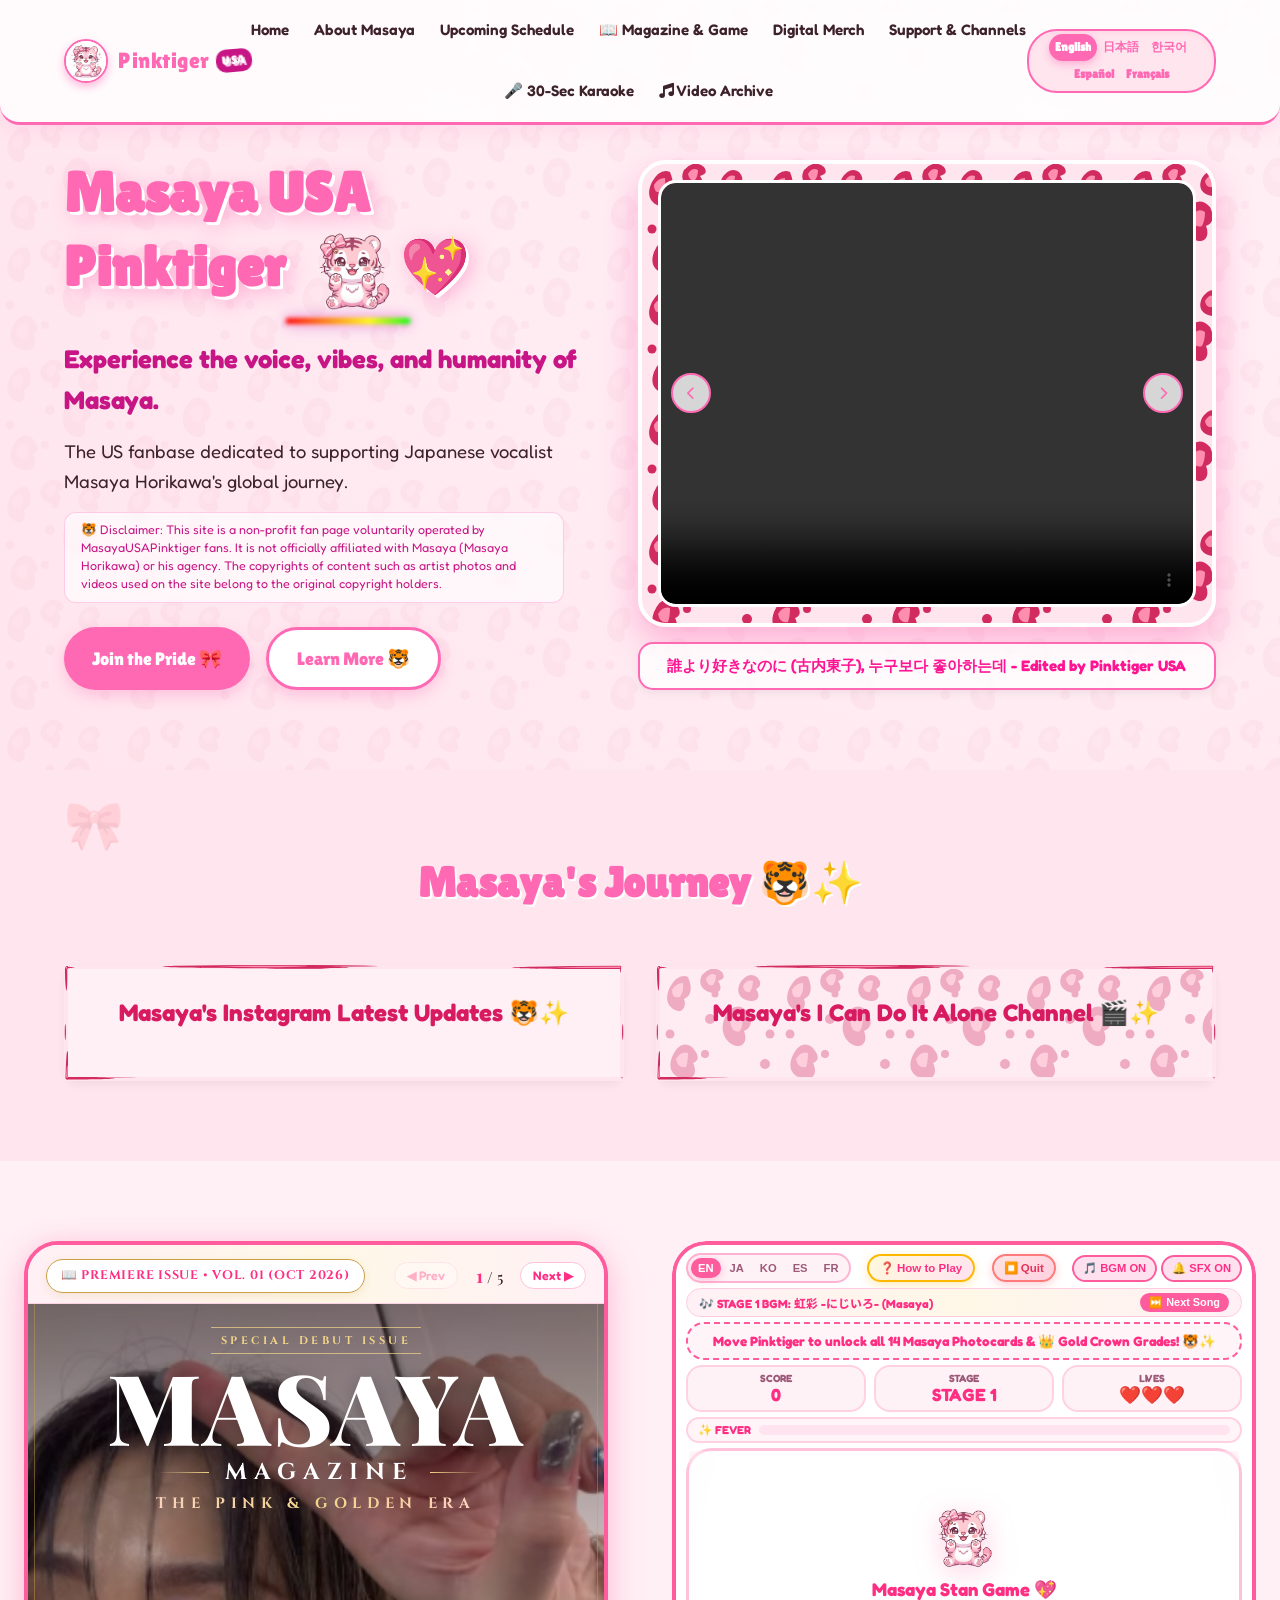
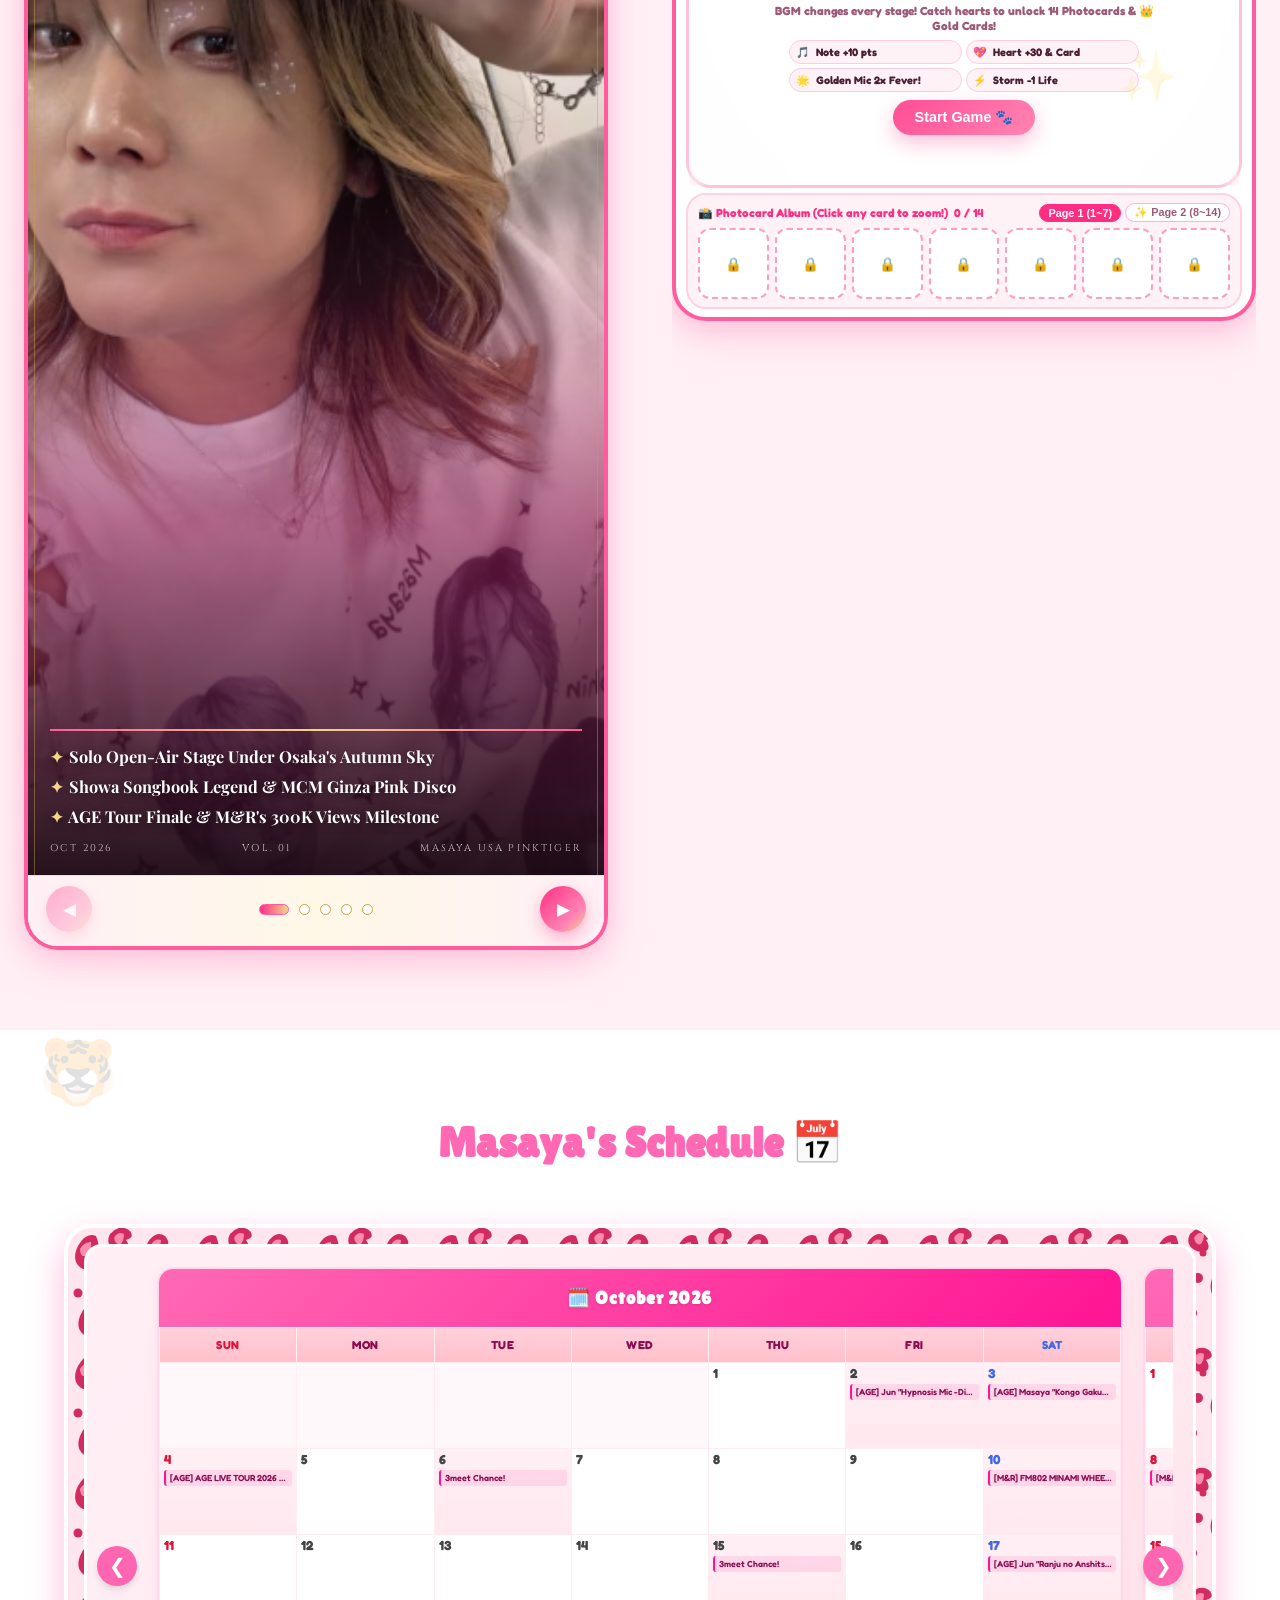
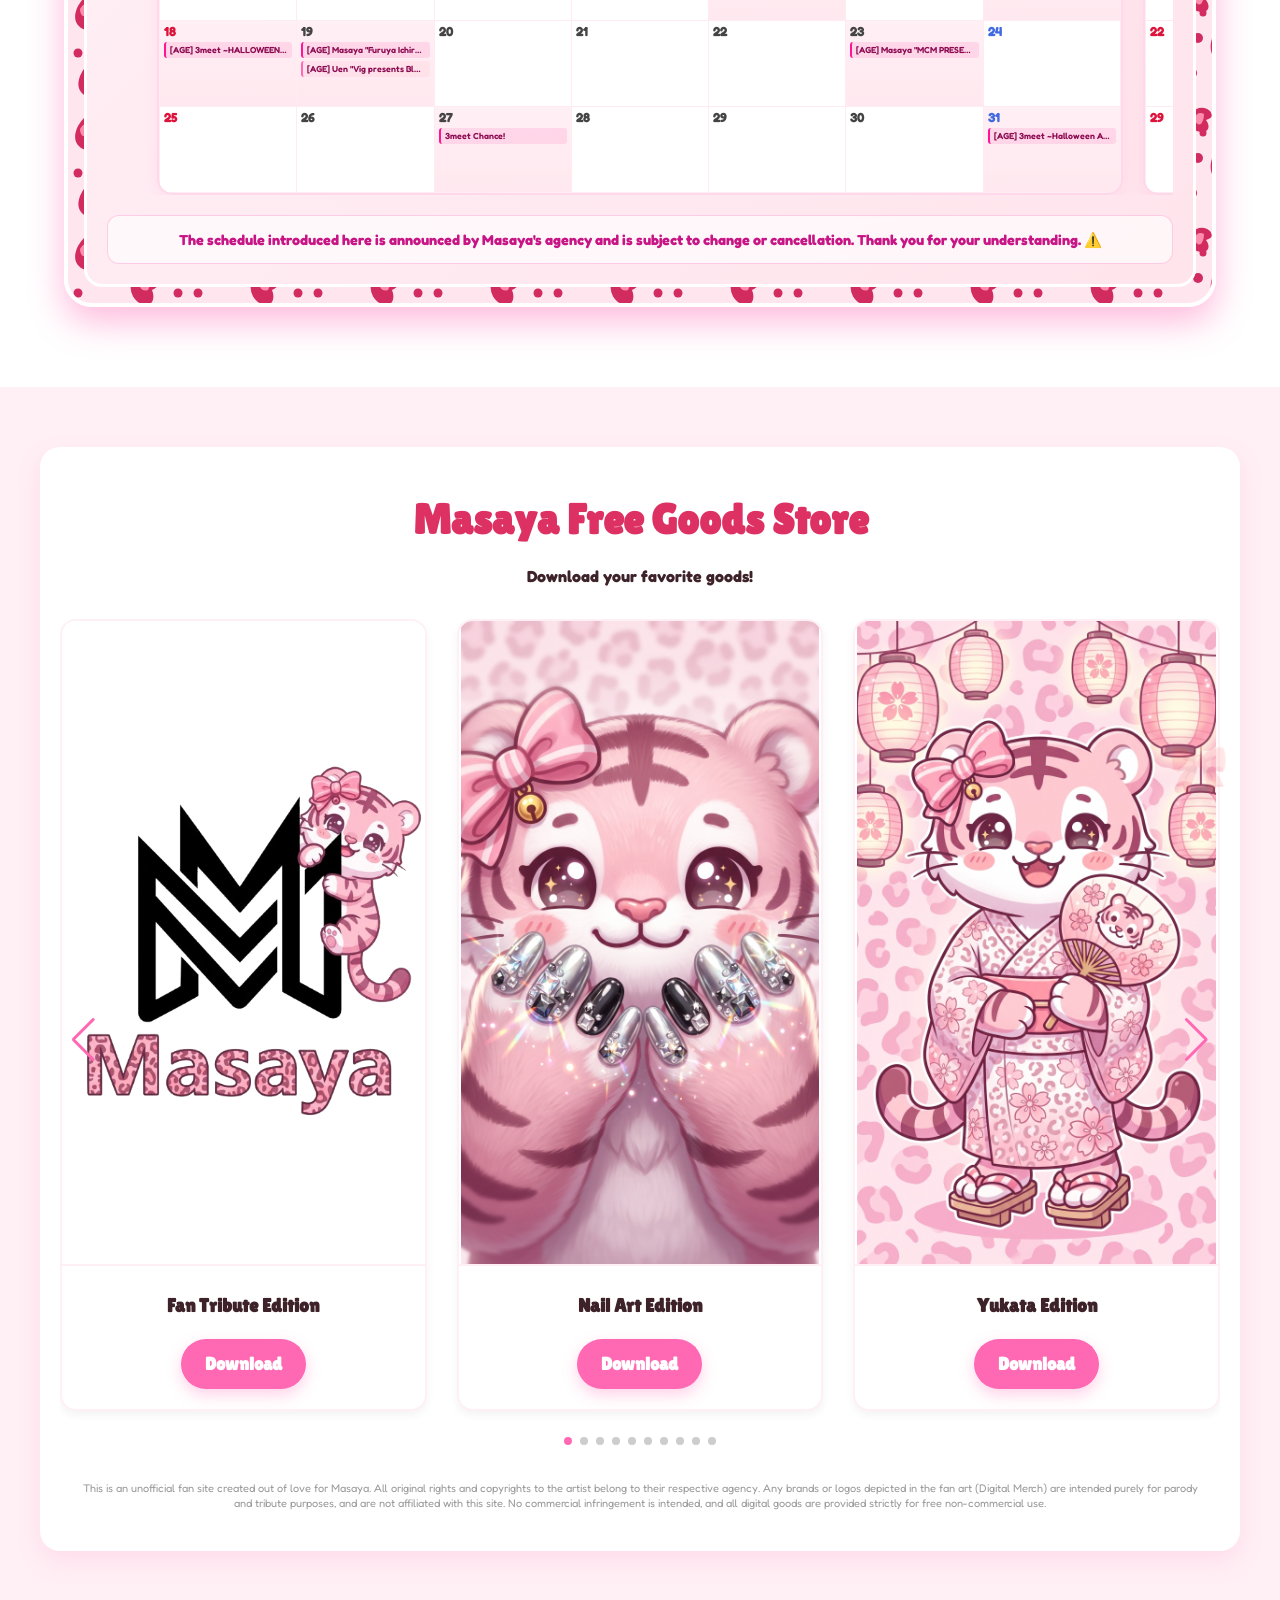
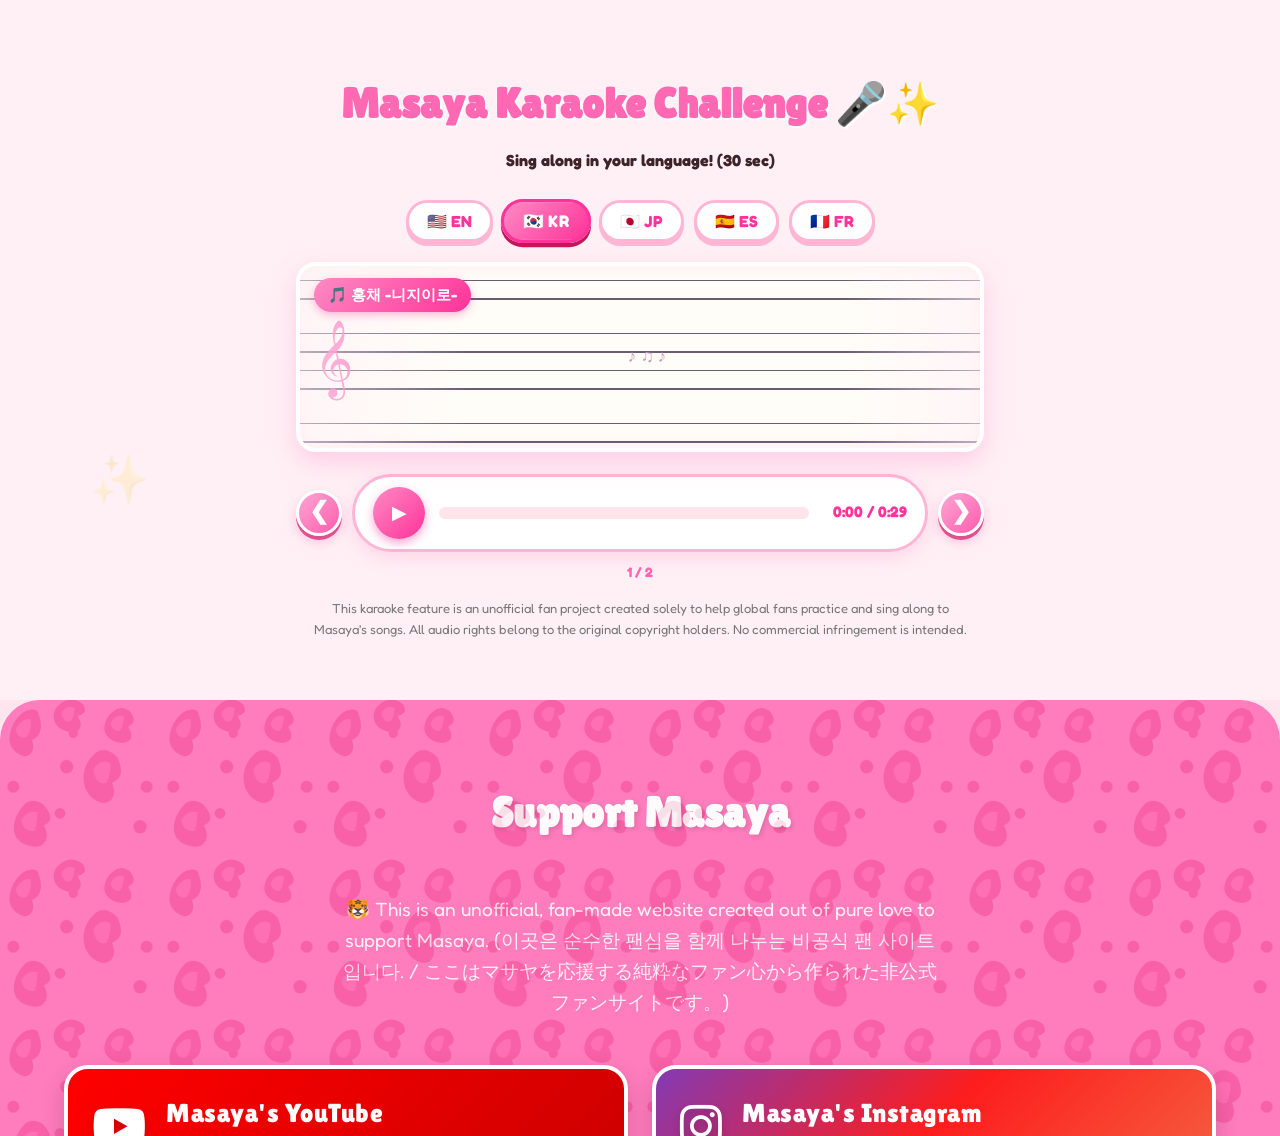
==== commit 0f28ad83: "Add new song video '誰より好きなのに (古内東子)' as first slide in home carousel and Video Archive (with en/ja/k" ====
--- a/index.html
+++ b/index.html
@@ -44,7 +44,7 @@
   <link rel="stylesheet" href="https://cdn.jsdelivr.net/npm/swiper@11/swiper-bundle.min.css" />
   
   <!-- Main Stylesheet -->
-  <link rel="stylesheet" href="style.css?v=6">
+  <link rel="stylesheet" href="style.css?v=9">
 </head>
 <body>
 
@@ -74,7 +74,7 @@
         <a href="#hero" class="nav-link" data-translate="nav-home">Home</a>
         <a href="#about" class="nav-link" data-translate="nav-about">About Masaya</a>
         <a href="#schedule" class="nav-link" data-translate="nav-schedule">Upcoming Schedule</a>
-        <a href="index.html#mascot" class="nav-link" data-translate="nav-mascot">📖 Magazine &amp; 🎮 Game</a>
+        <a href="index.html#mascot" class="nav-link" data-translate="nav-mascot">📖 Magazine &amp; Game</a>
         <a href="#goods-store" class="nav-link" data-translate="nav-goods">Digital Merch</a>
         <a href="index.html#channels" class="nav-link" data-translate="nav-support">Support & Channels</a>
         <a href="index.html#karaoke-challenge" class="nav-link" data-translate="nav-karaoke">🎤 30-Sec Karaoke</a>
@@ -121,7 +121,7 @@
         <div class="leopard-border-wrapper">
           <div class="video-inner-container" style="background: linear-gradient(135deg, #fff0f6, #ffe4ec); position: relative; border-radius: 18px; overflow: hidden; border: 3px solid var(--white);">
             <video id="main-hero-video" controls style="position: absolute; top: 0; left: 0; width: 100%; height: 100%; border-radius: 14px; object-fit: contain;">
-              <source src="assets/Kagerou.mp4" type="video/mp4">
+              <source src="assets/_마사야 새노래_Final_10.18.26.mp4" type="video/mp4">
               Your browser does not support the video tag.
             </video>
             <!-- Video Navigation Buttons -->
@@ -130,7 +130,7 @@
           </div>
         </div>
         <div class="video-caption" id="main-hero-caption">
-          <p><span class="label" style="font-weight: 700; color: #FF1493;">陽炎 (Kagerou) , 아지랑이 - Edited by Pinktiger USA</span></p>
+          <p><span class="label" style="font-weight: 700; color: #FF1493;">誰より好きなのに (古内東子), 누구보다 좋아하는데 - Edited by Pinktiger USA</span></p>
         </div>
       </div>
     </div>
@@ -159,8 +159,45 @@
         <div class="masaya-ig-updates-section masaya-yt-section">
           <h3 class="ig-section-title" data-translate="yt-channel-title">Masaya's I Can Do It Alone Channel 🎬✨</h3>
           <div class="ig-widget-container yt-widget-container">
-            <!-- Elfsight YouTube Widget (platform.js is loaded once above) -->
-            <div class="elfsight-app-5ab5f85a-f57e-466a-8d85-3c10c57ec643" data-elfsight-app-lazy></div>
+            <!-- Native YouTube channel cards (replaces the failing Elfsight YouTube widget) -->
+            <div class="yt-card-grid">
+              <a class="yt-card yt-card--masaya" id="yt-card-masaya" href="https://www.youtube.com/@masaya_dekirumon" target="_blank" rel="noopener noreferrer">
+                <div class="yt-card-thumb">
+                  <span class="yt-card-icon" aria-hidden="true">🎤</span>
+                  <span class="yt-card-play" aria-hidden="true"><i class="fa-solid fa-play"></i></span>
+                  <span class="yt-card-handle">@masaya_dekirumon</span>
+                </div>
+                <div class="yt-card-body">
+                  <h4 class="yt-card-title" data-translate="yt-card-1-title">🎤 Masaya Official YouTube</h4>
+                  <p class="yt-card-desc" data-translate="yt-card-1-desc">Signature covers &amp; cozy vlogs from Masaya's own channel.</p>
+                  <span class="yt-card-cta"><i class="fa-brands fa-youtube"></i> <span data-translate="yt-card-cta">Watch on YouTube ▶</span></span>
+                </div>
+              </a>
+              <a class="yt-card yt-card--mandr" id="yt-card-mandr" href="https://www.youtube.com/@mandrjapan" target="_blank" rel="noopener noreferrer">
+                <div class="yt-card-thumb">
+                  <span class="yt-card-icon" aria-hidden="true">🎶</span>
+                  <span class="yt-card-play" aria-hidden="true"><i class="fa-solid fa-play"></i></span>
+                  <span class="yt-card-handle">M&amp;R official</span>
+                </div>
+                <div class="yt-card-body">
+                  <h4 class="yt-card-title" data-translate="yt-card-2-title">🎶 M&amp;R Official YouTube</h4>
+                  <p class="yt-card-desc" data-translate="yt-card-2-desc">Popular cover series &amp; the classic hits that passed 300K views.</p>
+                  <span class="yt-card-cta"><i class="fa-brands fa-youtube"></i> <span data-translate="yt-card-cta">Watch on YouTube ▶</span></span>
+                </div>
+              </a>
+              <a class="yt-card yt-card--age" id="yt-card-age" href="https://www.youtube.com/@AGEOFFICIAL" target="_blank" rel="noopener noreferrer">
+                <div class="yt-card-thumb">
+                  <span class="yt-card-icon" aria-hidden="true">🌟</span>
+                  <span class="yt-card-play" aria-hidden="true"><i class="fa-solid fa-play"></i></span>
+                  <span class="yt-card-handle">AGE OFFICIAL</span>
+                </div>
+                <div class="yt-card-body">
+                  <h4 class="yt-card-title" data-translate="yt-card-3-title">🌟 AGE Official Live Highlights</h4>
+                  <p class="yt-card-desc" data-translate="yt-card-3-desc">Live tour moments &amp; electrifying stage highlights.</p>
+                  <span class="yt-card-cta"><i class="fa-brands fa-youtube"></i> <span data-translate="yt-card-cta">Watch on YouTube ▶</span></span>
+                </div>
+              </a>
+            </div>
           </div>
         </div>
       </div>
@@ -170,36 +207,6 @@
   <!-- Mascot Mascot Section -->
   <section id="mascot" class="mascot-section fade-in-section">
     <div class="container">
-            <!-- SVG Heart Clip Path (at document level for fixed-position modal access) -->
-            <svg width="0" height="0" style="position: absolute;">
-              <defs>
-                <clipPath id="heart-clip" clipPathUnits="objectBoundingBox">
-                  <path d="M0.5 0.15 C0.25 -0.05 -0.05 0.2 0.15 0.5 L0.5 0.85 L0.85 0.5 C1.05 0.2 0.75 -0.05 0.5 0.15 Z" />
-                </clipPath>
-              </defs>
-            </svg>
-
-            <!-- Easter Egg Popup Modal -->
-            <div id="easter-egg-modal" style="opacity: 0; pointer-events: none; visibility: hidden; transition: all 0.4s ease; display: flex; position: fixed; top: 0; left: 0; width: 100%; height: 100%; background: rgba(255,192,203,0.8); z-index: 10000; justify-content: center; align-items: center; cursor: pointer; backdrop-filter: blur(5px);">
-              <div id="ee-modal-content" style="position: relative; width: 80vw; max-width: 400px; aspect-ratio: 1 / 1; filter: drop-shadow(0 20px 40px rgba(255,20,147,0.5));">
-                <!-- Pink Frame (behind the image) -->
-                <div style="position: absolute; top: 0; left: 0; width: 100%; height: 100%; background: var(--primary-pink); clip-path: url(#heart-clip); z-index: 1;"></div>
-                <!-- Inner Image (on top of pink frame) -->
-                <img id="ee-image" src="" alt="Masaya Easter Egg" style="position: absolute; top: 3%; left: 3%; width: 94%; height: 94%; object-fit: cover; clip-path: url(#heart-clip); z-index: 2;">
-              </div>
-            </div>
-
-            <style>
-              @keyframes popInHeartModal {
-                0% { transform: scale(0) rotate(-10deg); opacity: 0; }
-                70% { transform: scale(1.1) rotate(5deg); opacity: 1; }
-                100% { transform: scale(1) rotate(0deg); opacity: 1; }
-              }
-              .heart-pop-anim {
-                animation: popInHeartModal 0.6s cubic-bezier(0.175, 0.885, 0.32, 1.275) forwards;
-              }
-            </style>
-
       <div class="mascot-grid">
         <!-- 📖 MASAYA MAGAZINE — Oct 2026 Premiere Issue (Vol. 1) E-Magazine -->
         <article class="masaya-mag-card" id="masayaMagazine" aria-roledescription="carousel" aria-label="MASAYA MAGAZINE E-Magazine">
@@ -231,14 +238,14 @@
               </div>
             </section>
 
-            <!-- Page 2 · Solo Spotlight 01 -->
+            <!-- Page 2 · Solo Spotlight 01 (10.03 Kongo Gakuen festival, uncut) -->
             <section class="vm-page vm-feature is-future" id="vmPage2" aria-label="Page 2">
-              <figure class="vm-photo">
-                <img class="vm-photo-bg" src="assets/마사야 사진 4.png" alt="" aria-hidden="true" loading="lazy">
-                <img class="vm-photo-main" src="assets/마사야 사진 4.png" alt="Masaya solo stage in Osaka" loading="lazy">
+              <a class="vm-photo" href="https://www.youtube.com/watch?v=Fgt6GlIiENE" target="_blank" rel="noopener noreferrer" title="2026.10.3 金剛学園学園祭（ノーカット版）Masaya">
+                <img class="vm-photo-img" src="https://i.ytimg.com/vi/Fgt6GlIiENE/maxresdefault.jpg" data-fallback="https://i.ytimg.com/vi/Fgt6GlIiENE/hqdefault.jpg" onerror="if(this.dataset.fallback){this.src=this.dataset.fallback;this.removeAttribute('data-fallback');}" onload="if(this.naturalWidth<=120&&this.dataset.fallback){this.src=this.dataset.fallback;this.removeAttribute('data-fallback');}" alt="2026.10.3 金剛学園学園祭（ノーカット版）Masaya" loading="lazy">
                 <span class="vm-photo-tag" data-mag="p2.tag"></span>
                 <span class="vm-folio">02</span>
-              </figure>
+                <span class="vm-watch-badge">▶ Watch Live</span>
+              </a>
               <div class="vm-article">
                 <h3 class="vm-title" data-mag="p2.title"></h3>
                 <p class="vm-subtitle" data-mag="p2.subtitle"></p>
@@ -247,30 +254,31 @@
               </div>
             </section>
 
-            <!-- Page 3 · Solo Spotlight 02 -->
+            <!-- Page 3 · Solo Spotlight 02 (『昭和101年スーパーソングブックショウ』 Masaya stage) -->
             <section class="vm-page vm-feature is-future" id="vmPage3" aria-label="Page 3">
-              <figure class="vm-photo">
-                <img class="vm-photo-bg" src="assets/마사야 사진 7.png" alt="" aria-hidden="true" loading="lazy">
-                <img class="vm-photo-main" src="assets/마사야 사진 7.png" alt="Masaya — vocal &amp; fashion" loading="lazy">
+              <a class="vm-photo" href="https://www.youtube.com/watch?v=n6gT_XsW7S0" target="_blank" rel="noopener noreferrer" title="『昭和101年スーパーソングブックショウ』 Masaya">
+                <img class="vm-photo-img" src="https://i.ytimg.com/vi/n6gT_XsW7S0/maxresdefault.jpg" data-fallback="https://i.ytimg.com/vi/n6gT_XsW7S0/hqdefault.jpg" onerror="if(this.dataset.fallback){this.src=this.dataset.fallback;this.removeAttribute('data-fallback');}" onload="if(this.naturalWidth<=120&&this.dataset.fallback){this.src=this.dataset.fallback;this.removeAttribute('data-fallback');}" alt="『昭和101年スーパーソングブックショウ』 Masaya" loading="lazy">
                 <span class="vm-photo-tag" data-mag="p3.tag"></span>
                 <span class="vm-folio">03</span>
-              </figure>
+                <span class="vm-watch-badge">▶ Showa 101 Stage</span>
+              </a>
               <div class="vm-article">
                 <h3 class="vm-title" data-mag="p3.title"></h3>
                 <p class="vm-subtitle" data-mag="p3.subtitle"></p>
                 <div class="vm-rule"><span>✦</span></div>
                 <p class="vm-body" data-mag="p3.body"></p>
+                <a class="vm-sub-link" href="https://x.com/AGE_MASAYA_" target="_blank" rel="noopener noreferrer" data-mag="p3.linkLabel">✨ MCM Pink Disco Party 공식 안내 (@AGE_MASAYA_)</a>
               </div>
             </section>
 
-            <!-- Page 4 · AGE & M&R -->
+            <!-- Page 4 · AGE & M&R (M&R MINAMI WHEEL 2026.10.10 live) -->
             <section class="vm-page vm-feature is-future" id="vmPage4" aria-label="Page 4">
-              <figure class="vm-photo">
-                <img class="vm-photo-bg" src="assets/마사야 사진 2.png" alt="" aria-hidden="true" loading="lazy">
-                <img class="vm-photo-main" src="assets/마사야 사진 2.png" alt="Masaya with AGE &amp; M&amp;R" loading="lazy">
+              <a class="vm-photo" href="https://www.youtube.com/watch?v=_IA93ZcZaOk" target="_blank" rel="noopener noreferrer" title="M&amp;R MINAMI WHEEL 2026.10.10">
+                <img class="vm-photo-img" src="https://i.ytimg.com/vi/_IA93ZcZaOk/maxresdefault.jpg" data-fallback="https://i.ytimg.com/vi/_IA93ZcZaOk/hqdefault.jpg" onerror="if(this.dataset.fallback){this.src=this.dataset.fallback;this.removeAttribute('data-fallback');}" onload="if(this.naturalWidth<=120&&this.dataset.fallback){this.src=this.dataset.fallback;this.removeAttribute('data-fallback');}" alt="M&amp;R MINAMI WHEEL 2026.10.10" loading="lazy">
                 <span class="vm-photo-tag" data-mag="p4.tag"></span>
                 <span class="vm-folio">04</span>
-              </figure>
+                <span class="vm-watch-badge">▶ Minami Wheel Live</span>
+              </a>
               <div class="vm-article">
                 <h3 class="vm-title" data-mag="p4.title"></h3>
                 <p class="vm-subtitle" data-mag="p4.subtitle"></p>
@@ -279,23 +287,21 @@
               </div>
             </section>
 
-            <!-- Page 5 · November Preview & Editor's Note -->
-            <section class="vm-page vm-preview is-future" id="vmPage5" aria-label="Page 5">
-              <div class="vm-preview-head">
-                <img class="vm-preview-thumb" src="assets/마사야 호랑이 없는 이미지.jpg" alt="Masaya illustration" loading="lazy">
-                <div class="vm-preview-heading">
-                  <span class="vm-kicker" data-mag="p5.tag"></span>
-                  <h3 class="vm-title" data-mag="p5.title"></h3>
-                  <p class="vm-subtitle" data-mag="p5.subtitle"></p>
-                </div>
-                <span class="vm-folio vm-folio-dark">05</span>
+            <!-- Page 5 · November 2026 Preview (still: M&R LIVE AI「Story」 → link: 2026 Golden Moon Concert M&R Spot Video) -->
+            <section class="vm-page vm-feature is-future" id="vmPage5" aria-label="Page 5">
+              <a class="vm-photo" href="https://www.youtube.com/shorts/P31kujdyeQk" target="_blank" rel="noopener noreferrer" title="2026 Golden Moon Concert in Tokyo M&amp;R Spot Video">
+                <img class="vm-photo-img" src="https://i.ytimg.com/vi/peBiMsq2MaU/maxresdefault.jpg" data-fallback="https://i.ytimg.com/vi/peBiMsq2MaU/hqdefault.jpg" onerror="if(this.dataset.fallback){this.src=this.dataset.fallback;this.removeAttribute('data-fallback');}" onload="if(this.naturalWidth<=120&&this.dataset.fallback){this.src=this.dataset.fallback;this.removeAttribute('data-fallback');}" alt="M&amp;R LIVE AI「Story」｜Masaya &amp; Ryo" loading="lazy">
+                <span class="vm-photo-tag" data-mag="p5.tag"></span>
+                <span class="vm-folio">05</span>
+                <span class="vm-watch-badge">▶ Nov Concert Teaser</span>
+              </a>
+              <div class="vm-article">
+                <h3 class="vm-title" data-mag="p5.title"></h3>
+                <p class="vm-subtitle" data-mag="p5.subtitle"></p>
+                <div class="vm-rule"><span>✦</span></div>
+                <ul class="vm-schedule" data-mag-list="p5.body"></ul>
+                <a class="vm-sub-link" href="https://www.youtube.com/watch?v=peBiMsq2MaU" target="_blank" rel="noopener noreferrer" data-mag="p5.linkLabel">🎤 M&amp;R LIVE — AI「Story」｜Masaya &amp; Ryo</a>
               </div>
-              <ul class="vm-schedule" data-mag-list="p5.body"></ul>
-              <!-- Editor Pinktiger box → triggers the hidden Masaya photo easter egg -->
-              <button type="button" class="vm-editor-box" id="mascot-trigger">
-                <img src="assets/pinktiger.png?v=4" alt="Editor Pinktiger" class="vm-editor-img">
-                <span class="vm-editor-note" data-mag="p5.mascotNote"></span>
-              </button>
             </section>
           </div>
 
@@ -474,8 +480,14 @@
                     <div class="cal-cell"><span class="cal-num">10</span></div>
                     <div class="cal-cell"><span class="cal-num">11</span></div>
                     <div class="cal-cell"><span class="cal-num">12</span></div>
-                    <div class="cal-cell"><span class="cal-num">13</span></div>
-                    <div class="cal-cell cal-sat"><span class="cal-num">14</span></div>
+                    <div class="cal-cell has-event">
+                      <span class="cal-num">13</span>
+                      <span class="cal-event" data-translate="cal-nov-13">[AGE] AGE 7th Anniversary Live @GORILLA HALL OSAKA (Day 1)</span>
+                    </div>
+                    <div class="cal-cell has-event cal-sat">
+                      <span class="cal-num">14</span>
+                      <span class="cal-event" data-translate="cal-nov-14">[AGE] AGE 7th Anniversary Live @GORILLA HALL OSAKA (Day 2)</span>
+                    </div>
                     <!-- Week 3: Nov 15 (Sun) ~ Nov 21 (Sat) -->
                     <div class="cal-cell cal-sun"><span class="cal-num">15</span></div>
                     <div class="cal-cell has-event">
@@ -559,7 +571,10 @@
                     <div class="cal-cell cal-sun"><span class="cal-num">13</span></div>
                     <div class="cal-cell"><span class="cal-num">14</span></div>
                     <div class="cal-cell"><span class="cal-num">15</span></div>
-                    <div class="cal-cell"><span class="cal-num">16</span></div>
+                    <div class="cal-cell has-event">
+                      <span class="cal-num">16</span>
+                      <span class="cal-event" data-translate="cal-dec-16">[M&amp;R] M&amp;R PREMIUM LIVE 2026 @Hulic Hall Tokyo</span>
+                    </div>
                     <div class="cal-cell"><span class="cal-num">17</span></div>
                     <div class="cal-cell"><span class="cal-num">18</span></div>
                     <div class="cal-cell cal-sat"><span class="cal-num">19</span></div>
@@ -567,7 +582,10 @@
                     <div class="cal-cell cal-sun"><span class="cal-num">20</span></div>
                     <div class="cal-cell"><span class="cal-num">21</span></div>
                     <div class="cal-cell"><span class="cal-num">22</span></div>
-                    <div class="cal-cell"><span class="cal-num">23</span></div>
+                    <div class="cal-cell has-event">
+                      <span class="cal-num">23</span>
+                      <span class="cal-event" data-translate="cal-dec-23">[M&amp;R] M&amp;R Special Live @Music Club JANUS (Osaka)</span>
+                    </div>
                     <div class="cal-cell"><span class="cal-num">24</span></div>
                     <div class="cal-cell"><span class="cal-num">25</span></div>
                     <div class="cal-cell cal-sat"><span class="cal-num">26</span></div>
@@ -819,7 +837,7 @@
         // { title, audio, duration (sec), lyrics: [{ start, end, KR, JP, ES, FR }, ...] }
         const karaokePlaylist = [
           {
-            title: { ko: "홍채 -니지이로-", en: "Nijiiro", ja: "虹彩 -にじいろ-", es: "Nijiiro", fr: "Nijiiro" },
+            title: { ko: "홍채 -니지이로-", en: "Iris -Nijiiro-", ja: "虹彩 -にじいろ-", es: "Iris -Nijiiro-", fr: "Iris -Nijiiro-" },
             audio: 'assets/nijiiro_vocal_30s.mp3',
             duration: 30,
             // start/end in seconds, per-language pronunciation text
@@ -851,7 +869,7 @@
             ]
           },
           {
-            title: { ko: "이방인", en: "Ihoujin", ja: "異邦人", es: "Ihoujin", fr: "Ihoujin" },
+            title: { ko: "이방인", en: "Stranger -Ihoujin-", ja: "異邦人", es: "Extranjero -Ihoujin-", fr: "L'Étranger -Ihoujin-" },
             audio: 'assets/ibangin.mp3',
             duration: 36,
             lyrics: [
@@ -899,7 +917,17 @@
         var toastEl = document.getElementById('karaokeToast');
         if (!audio || !holder) return;
 
-        var lang = 'KR';
+        // Initial language follows the site language (URL hash > saved preference); falls back to KR
+        var SITE_TO_KLANG = { en: 'EN', ko: 'KR', ja: 'JP', es: 'ES', fr: 'FR' };
+        var lang = (function () {
+          var h = (window.location.hash || '').replace('#', '').toLowerCase();
+          if (SITE_TO_KLANG[h]) return SITE_TO_KLANG[h];
+          try {
+            var saved = (localStorage.getItem('preferredLang') || '').toLowerCase();
+            if (SITE_TO_KLANG[saved]) return SITE_TO_KLANG[saved];
+          } catch (e) {}
+          return 'KR';
+        })();
         var currentIdx = -1;
         var baseEl = null, fillEl = null;
 
@@ -989,16 +1017,28 @@
           sync();
         });
 
+        // Switch karaoke language (tabs + song title + current lyric line)
+        function setKaraokeLang(k) {
+          if (!k) return;
+          lang = k;
+          tabs.forEach(function (t) { t.classList.toggle('active', t.getAttribute('data-klang') === k); });
+          updateTitle();
+          renderLine(findLine(audio.currentTime));
+          sync();
+        }
+
         tabs.forEach(function (tab) {
           tab.addEventListener('click', function () {
-            tabs.forEach(function (t) { t.classList.remove('active'); });
-            tab.classList.add('active');
-            lang = tab.getAttribute('data-klang');
-            updateTitle();
-            renderLine(findLine(audio.currentTime));
-            sync();
+            setKaraokeLang(tab.getAttribute('data-klang'));
           });
         });
+
+        // Called by the main site language switcher (script.js) with en/ja/ko/es/fr
+        window.setKaraokeLanguage = function (siteLang) {
+          var k = SITE_TO_KLANG[String(siteLang || '').toLowerCase()];
+          if (k) setKaraokeLang(k);
+        };
+        tabs.forEach(function (t) { t.classList.toggle('active', t.getAttribute('data-klang') === lang); });
 
         // Load a song from the playlist: updates title, audio source and lyric data instantly
         function loadSong(i) {
@@ -1298,6 +1338,6 @@
   <!-- Script Reference -->
 
 
-  <script src="script.js?v=6"></script>
+  <script src="script.js?v=10"></script>
 </body>
 </html>
--- a/style.css
+++ b/style.css
@@ -2911,37 +2911,47 @@
 
 .vm-photo {
   position: relative;
-  flex: 0 0 46%;
+  display: block;
+  flex: 0 0 auto;
+  height: 220px;
   margin: 16px 16px 0;
   border-radius: 20px;
   overflow: hidden;
   background: #2a0f1d;
   border: 1.5px solid var(--vm-gold);
   box-shadow: 0 10px 24px rgba(28, 13, 21, 0.18);
-}
-
-.vm-photo-bg {
-  position: absolute;
-  inset: -20px;
-  width: calc(100% + 40px);
-  height: calc(100% + 40px);
+  text-decoration: none;
+  cursor: pointer;
+}
+
+.vm-photo-img {
+  display: block;
+  width: 100%;
+  height: 100%;
   object-fit: cover;
-  filter: blur(18px) saturate(1.25) brightness(0.75);
-}
-
-.vm-photo-main {
+  object-position: center;
+  transition: transform 0.6s ease, filter 0.6s ease;
+}
+
+.vm-photo::after {
+  content: '';
   position: absolute;
   inset: 0;
-  width: 100%;
-  height: 100%;
-  object-fit: contain;
-  filter: drop-shadow(0 0 22px rgba(0, 0, 0, 0.4));
+  background: linear-gradient(to bottom, rgba(28, 13, 21, 0.35) 0%, transparent 35%, transparent 65%, rgba(28, 13, 21, 0.45) 100%);
+  pointer-events: none;
+}
+
+.vm-photo:hover .vm-photo-img,
+.vm-photo:focus-visible .vm-photo-img {
+  transform: scale(1.05);
+  filter: brightness(1.06);
 }
 
 .vm-photo-tag {
   position: absolute;
   left: 12px;
-  bottom: 12px;
+  top: 12px;
+  z-index: 2;
   max-width: calc(100% - 70px);
   font-family: var(--vm-display);
   font-size: 0.66rem;
@@ -2954,10 +2964,37 @@
   box-shadow: 0 4px 14px rgba(255, 46, 131, 0.4);
 }
 
+.vm-watch-badge {
+  position: absolute;
+  right: 12px;
+  bottom: 12px;
+  z-index: 2;
+  font-family: var(--vm-sans);
+  font-size: 0.74rem;
+  font-weight: 700;
+  letter-spacing: 0.04em;
+  color: #fff;
+  background: rgba(28, 13, 21, 0.72);
+  border: 1px solid var(--vm-gold-light);
+  padding: 5px 12px;
+  border-radius: 999px;
+  backdrop-filter: blur(6px);
+  -webkit-backdrop-filter: blur(6px);
+  transition: background 0.3s ease, transform 0.3s ease;
+}
+
+.vm-photo:hover .vm-watch-badge,
+.vm-photo:focus-visible .vm-watch-badge {
+  background: #ff0033;
+  border-color: #ff0033;
+  transform: translateY(-2px);
+}
+
 .vm-folio {
   position: absolute;
   top: 10px;
   right: 14px;
+  z-index: 2;
   font-family: var(--vm-serif);
   font-style: italic;
   font-weight: 700;
@@ -3031,66 +3068,36 @@
   color: var(--vm-pink-hot);
 }
 
-/* ---------- Page 5 · Preview & Editor ---------- */
-.vm-preview {
-  display: flex;
-  flex-direction: column;
-  gap: 12px;
-  padding: 18px 20px 16px;
-  overflow-y: auto;
-  background:
-    radial-gradient(circle at 100% 0%, rgba(255, 92, 158, 0.12), transparent 45%),
-    radial-gradient(circle at 0% 100%, rgba(243, 213, 138, 0.22), transparent 40%),
-    var(--vm-paper);
-}
-
-.vm-preview-head {
-  position: relative;
-  display: flex;
-  gap: 14px;
+/* Secondary article link (e.g. MCM party info, M&R live video) */
+.vm-sub-link {
+  display: inline-flex;
   align-items: center;
-  padding-bottom: 12px;
-  border-bottom: 1.5px solid;
-  border-image: linear-gradient(90deg, var(--vm-pink), var(--vm-gold), transparent) 1;
-}
-
-.vm-preview-thumb {
-  flex: 0 0 auto;
-  width: 84px;
-  height: 104px;
-  object-fit: cover;
-  object-position: center 18%;
-  border-radius: 14px;
-  border: 2px solid var(--vm-gold);
-  box-shadow: 0 6px 16px rgba(201, 161, 74, 0.3);
-}
-
-.vm-preview-heading {
-  min-width: 0;
-  padding-right: 34px;
-}
-
-.vm-kicker {
-  display: inline-block;
-  font-family: var(--vm-display);
-  font-size: 0.64rem;
-  font-weight: 700;
-  letter-spacing: 0.16em;
-  color: var(--vm-gold);
-  margin-bottom: 4px;
-}
-
-.vm-preview .vm-title {
-  font-size: 1.32rem;
-}
-
-.vm-folio-dark {
-  top: 0;
-  right: 0;
-  color: var(--vm-pink);
-  text-shadow: none;
-}
-
+  gap: 6px;
+  margin-top: 14px;
+  padding: 7px 14px;
+  font-family: var(--vm-sans);
+  font-size: 0.8rem;
+  font-weight: 600;
+  line-height: 1.35;
+  color: var(--vm-pink-hot);
+  text-decoration: none;
+  background: linear-gradient(135deg, #fff0f6 0%, #fff8e7 100%);
+  border: 1.5px solid #ffc2da;
+  border-radius: 999px;
+  transition: all 0.25s ease;
+}
+
+.vm-sub-link:hover,
+.vm-sub-link:focus-visible {
+  color: #fff;
+  background: linear-gradient(135deg, var(--vm-pink-hot), #ff85b3 70%, var(--vm-gold));
+  border-color: transparent;
+  transform: translateY(-2px);
+  box-shadow: 0 6px 16px rgba(255, 46, 131, 0.3);
+  outline: none;
+}
+
+/* ---------- Page 5 · November preview schedule ---------- */
 .vm-schedule {
   list-style: none;
   margin: 0;
@@ -3121,55 +3128,6 @@
 .vm-schedule li strong {
   color: var(--vm-pink-hot);
   font-weight: 700;
-}
-
-.vm-editor-box {
-  margin-top: auto;
-  display: flex;
-  align-items: center;
-  gap: 12px;
-  width: 100%;
-  text-align: left;
-  font: inherit;
-  cursor: pointer;
-  padding: 10px 14px;
-  border-radius: 18px;
-  border: 2px dashed var(--vm-pink);
-  background: linear-gradient(135deg, #fff0f6 0%, #fff8e7 100%);
-  box-shadow: 0 6px 18px rgba(255, 92, 158, 0.18);
-  transition: transform 0.3s cubic-bezier(0.175, 0.885, 0.32, 1.275), box-shadow 0.3s ease, border-color 0.3s ease;
-}
-
-.vm-editor-box:hover,
-.vm-editor-box:focus-visible {
-  transform: translateY(-3px) scale(1.015);
-  border-color: var(--vm-gold);
-  box-shadow: 0 10px 26px rgba(255, 92, 158, 0.3);
-  outline: none;
-}
-
-.vm-editor-img {
-  flex: 0 0 auto;
-  width: 64px;
-  height: 64px;
-  object-fit: contain;
-  border-radius: 50%;
-  background: #fff;
-  border: 2px solid var(--vm-gold-light);
-  animation: vmEditorBob 2.6s ease-in-out infinite;
-}
-
-.vm-editor-note {
-  font-family: var(--vm-sans);
-  font-size: 0.86rem;
-  font-weight: 600;
-  line-height: 1.45;
-  color: var(--vm-pink-hot);
-}
-
-@keyframes vmEditorBob {
-  0%, 100% { transform: translateY(0) rotate(0deg); }
-  50% { transform: translateY(-4px) rotate(-4deg); }
 }
 
 /* ---------- Bottom nav ---------- */
@@ -3243,7 +3201,7 @@
   .masaya-mag-card::after { border-radius: 22px; }
   .vm-topbar { justify-content: center; padding: 12px 14px 8px; }
   .vm-title { font-size: 1.35rem; }
-  .vm-photo { flex-basis: 42%; margin: 12px 12px 0; }
+  .vm-photo { height: 200px; margin: 12px 12px 0; }
   .vm-article { padding: 14px 18px 16px; }
   .vm-headlines li { font-size: 0.95rem; }
 }
@@ -3253,22 +3211,18 @@
   .vm-issue-badge { font-size: 0.68rem; padding: 5px 10px; }
   .vm-mini-btn { font-size: 0.7rem; padding: 4px 9px; }
   .vm-counter { font-size: 0.85rem; min-width: 38px; }
-  .vm-photo { flex-basis: 38%; }
+  .vm-photo { height: 180px; }
   .vm-title { font-size: 1.2rem; }
   .vm-subtitle { font-size: 0.86rem; }
   .vm-body { font-size: 0.87rem; line-height: 1.65; }
   .vm-headlines li { font-size: 0.86rem; }
   .vm-cover-meta { font-size: 0.54rem; letter-spacing: 0.12em; }
-  .vm-preview { padding: 14px 14px 12px; gap: 10px; }
-  .vm-preview-thumb { width: 66px; height: 84px; }
-  .vm-preview .vm-title { font-size: 1.1rem; }
   .vm-schedule li { font-size: 0.8rem; padding: 7px 10px; }
-  .vm-editor-img { width: 52px; height: 52px; }
-  .vm-editor-note { font-size: 0.8rem; }
+  .vm-watch-badge { font-size: 0.68rem; padding: 4px 10px; }
   .vm-big-btn { width: 42px; height: 42px; }
   .vm-dots { gap: 8px; }
 }
 
 @media (prefers-reduced-motion: reduce) {
-  .vm-page, .vm-cover-img, .vm-editor-img { transition: none; animation: none; }
-}
+  .vm-page, .vm-cover-img, .vm-photo-img { transition: none; animation: none; }
+}
